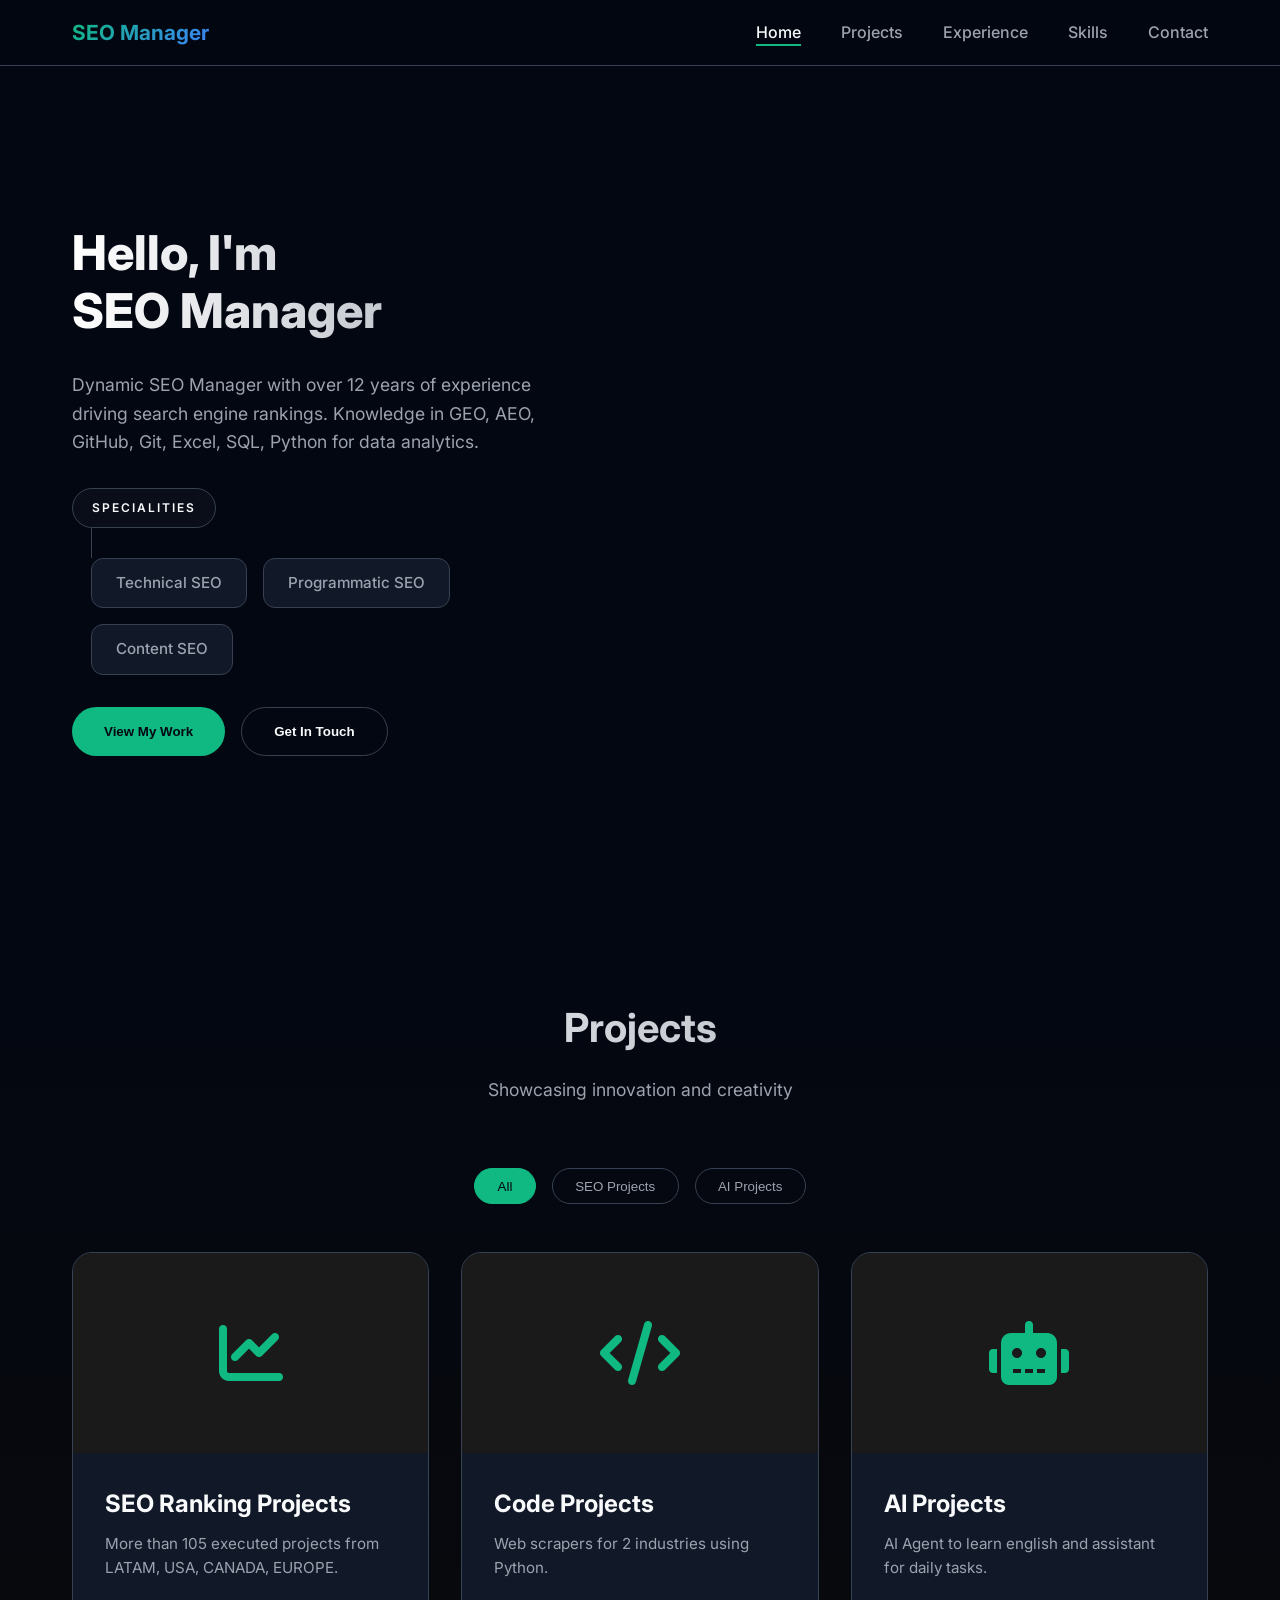
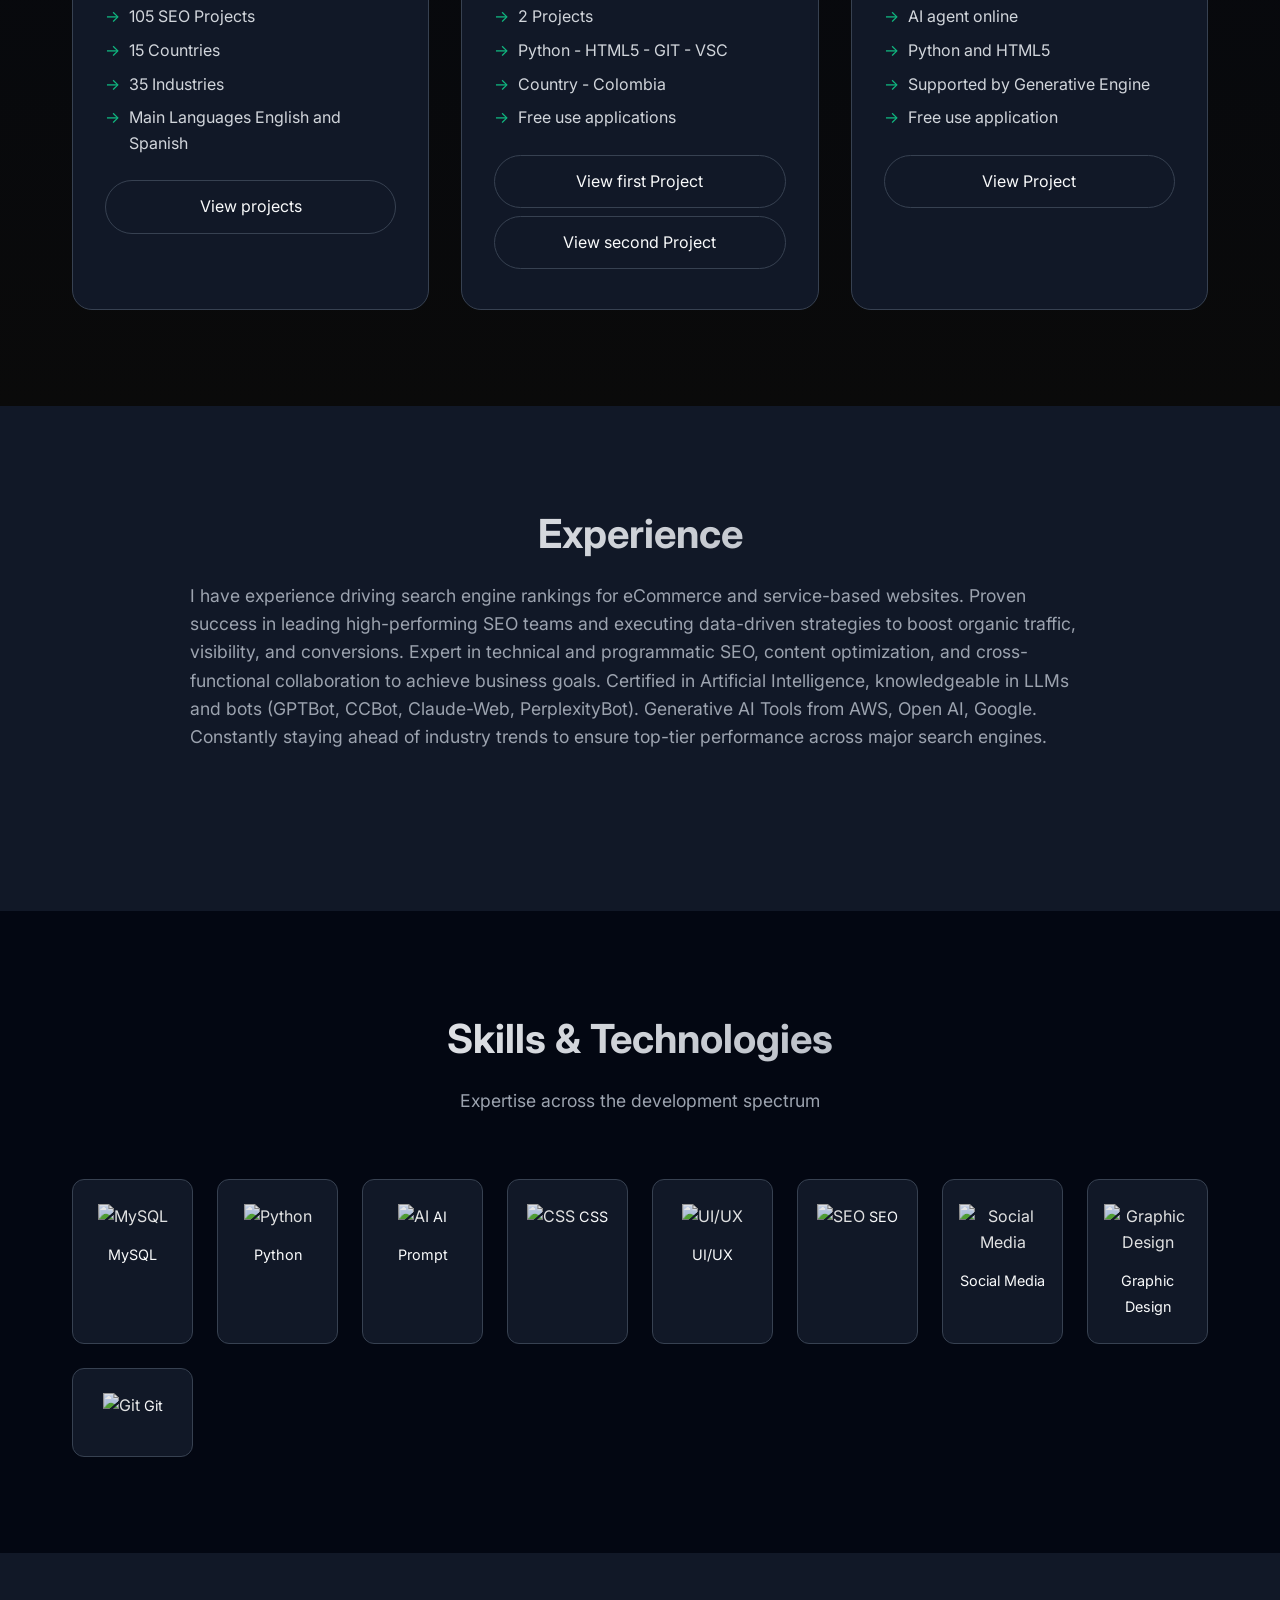
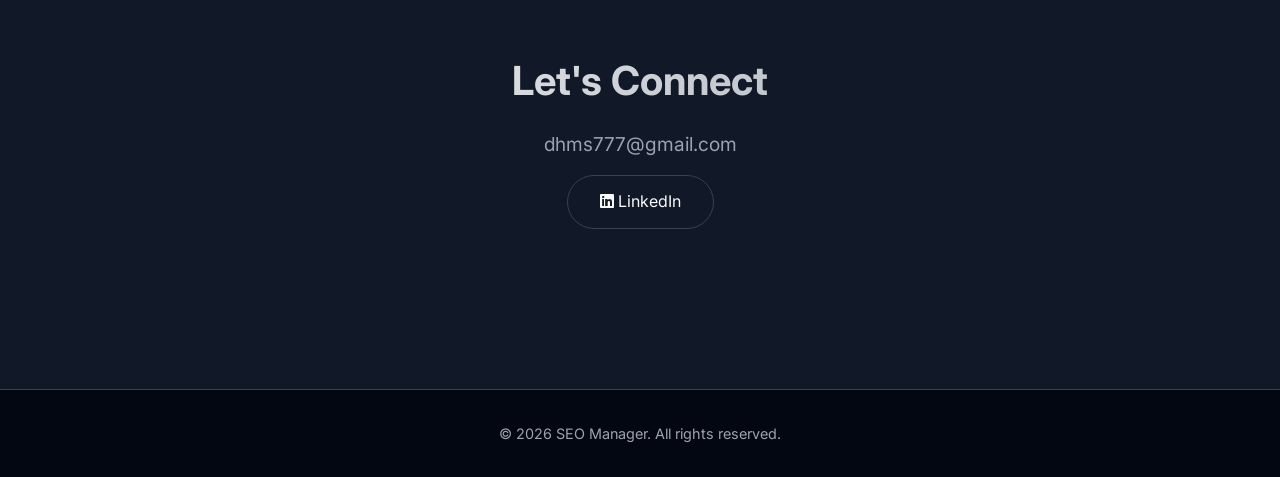
==== index.html @ 260940c8 "Add files via upload" ====
<!DOCTYPE html>
<html lang="es">
<head>
    <meta charset="UTF-8">
    <!-- Meta viewport optimizada para iOS -->
    <meta name="viewport" content="width=device-width, initial-scale=1.0, maximum-scale=1.0, user-scalable=yes">
    <title>SEO Manager · Portfolio</title>
    <meta name="description" content="Portfolio de SEO Manager con más de 12 años de experiencia en SEO técnico, programático y content SEO.">
    <meta name="keywords" content="SEO, GEO, AEO, Programmatic SEO, Technical SEO">
    <meta name="author" content="SEO Manager">
    <link rel="icon" type="image/png" href="https://img.icons8.com/color/48/google-logo.png">
    <!-- Open Graph -->
    <meta property="og:title" content="SEO Manager Portfolio">
    <meta property="og:description" content="Especialista en SEO con 12+ años de experiencia">
    <meta property="og:type" content="website">
    <meta property="og:url" content="https://tusitio.com">
    <meta property="og:image" content="https://images.unsplash.com/photo-1460925895917-afdab827c52f?w=1200">
    <!-- Spline (modelo 3D) -->
    <script type="module" src="https://unpkg.com/@splinetool/viewer@1.12.19/build/spline-viewer.js"></script>
    <!-- Font Awesome (iconos gratuitos) -->
    <link rel="stylesheet" href="https://cdnjs.cloudflare.com/ajax/libs/font-awesome/6.0.0/css/all.min.css">
    <!-- Google Fonts -->
    <link href="https://fonts.googleapis.com/css2?family=Inter:wght@300;400;500;600;700;800&display=swap" rel="stylesheet">
    <style>
        /* ===== RESET Y VARIABLES ===== */
        * {
            margin: 0;
            padding: 0;
            box-sizing: border-box;
        }

        :root {
            --bg-dark: #030712;
            --bg-card: #111827;
            --bg-card-hover: #1F2937;
            --text-white: #F9FAFB;
            --text-gray: #9CA3AF;
            --border-color: #374151;
            --accent: #10b981;
            --accent-gradient: linear-gradient(135deg, #10b981, #3b82f6);
            --font-family: 'Inter', sans-serif;
        }

        html {
            scroll-behavior: smooth;
        }

        body {
            font-family: var(--font-family);
            background-color: var(--bg-dark);
            color: var(--text-white);
            line-height: 1.6;
        }

        .container {
            max-width: 1200px;
            margin: 0 auto;
            padding: 0 2rem;
        }

        /* ===== NAVBAR ===== */
        .navbar {
            position: fixed;
            top: 0;
            left: 0;
            right: 0;
            z-index: 1000;
            background: rgba(3, 7, 18, 0.8);
            backdrop-filter: blur(12px);
            -webkit-backdrop-filter: blur(12px);
            border-bottom: 1px solid var(--border-color);
        }

        .nav-container {
            max-width: 1200px;
            margin: 0 auto;
            display: flex;
            align-items: center;
            justify-content: space-between;
            padding: 1rem 2rem;
        }

        .nav-logo .logo-text {
            font-size: 1.3rem;
            font-weight: 700;
            background: var(--accent-gradient);
            -webkit-background-clip: text;
            -webkit-text-fill-color: transparent;
        }

        .nav-menu {
            display: flex;
            list-style: none;
            gap: 2.5rem;
        }

        .nav-link {
            text-decoration: none;
            color: var(--text-gray);
            font-weight: 500;
            transition: color 0.3s;
            position: relative;
        }

        .nav-link:hover,
        .nav-link.active {
            color: var(--text-white);
        }

        .nav-link.active::after {
            content: '';
            position: absolute;
            bottom: -4px;
            left: 0;
            width: 100%;
            height: 2px;
            background: var(--accent);
        }

        /* Menú hamburguesa (oculto por defecto) */
        .menu-toggle {
            display: none;
            background: none;
            border: none;
            color: var(--text-white);
            font-size: 1.8rem;
            cursor: pointer;
        }

        /* ===== HERO SECTION ===== */
        .hero {
            min-height: 100vh;
            display: flex;
            align-items: center;
            padding-top: 80px;
        }

        .hero-container {
            max-width: 1200px;
            margin: 0 auto;
            padding: 0 2rem;
            display: grid;
            grid-template-columns: 1fr 1fr;
            gap: 4rem;
            align-items: center;
        }

        .hero-title {
            font-size: 3rem;
            font-weight: 800;
            line-height: 1.2;
            margin-bottom: 1.5rem;
            background: linear-gradient(to right, #fff, #9CA3AF);
            -webkit-background-clip: text;
            -webkit-text-fill-color: transparent;
        }

        .profile-section {
            margin: 2rem 0;
        }

        .bio-text {
            font-size: 1.1rem;
            color: var(--text-gray);
            margin-bottom: 2rem;
            max-width: 500px;
        }

        .founder-tree {
            display: flex;
            flex-direction: column;
            align-items: flex-start;
        }

        .founder-label {
            font-size: 0.75rem;
            font-weight: 600;
            text-transform: uppercase;
            letter-spacing: 2px;
            color: var(--text-white);
            background: rgba(255,255,255,0.03);
            padding: 0.6rem 1.2rem;
            border-radius: 100px;
            border: 1px solid var(--border-color);
            backdrop-filter: blur(5px);
        }

        .trunk {
            width: 1px;
            height: 30px;
            background: var(--border-color);
            margin-left: 1.2rem;
        }

        .branches {
            display: flex;
            gap: 1rem;
            margin-left: 1.2rem;
            flex-wrap: wrap;
        }

        .branch {
            display: flex;
            flex-direction: column;
            align-items: center;
        }

        .project-btn {
            display: flex;
            align-items: center;
            justify-content: center;
            gap: 10px;
            padding: 12px 24px;
            background: var(--bg-card);
            border: 1px solid var(--border-color);
            border-radius: 12px;
            color: var(--text-gray);
            text-decoration: none;
            font-weight: 500;
            font-size: 0.95rem;
            transition: all 0.3s;
            min-width: 140px;
        }

        .project-btn:hover {
            background: rgba(255,255,255,0.08);
            border-color: var(--text-white);
            color: var(--text-white);
            transform: translateY(-3px);
        }

        .hero-buttons {
            display: flex;
            gap: 1rem;
            margin-top: 2rem;
        }

        .btn-primary {
            padding: 1rem 2rem;
            background: var(--accent);
            color: var(--bg-dark);
            border: none;
            border-radius: 100px;
            font-weight: 600;
            text-decoration: none;
            transition: all 0.3s;
            cursor: pointer;
        }

        .btn-primary:hover {
            transform: translateY(-3px);
            box-shadow: 0 20px 30px rgba(16,185,129,0.3);
        }

        .btn-secondary {
            padding: 1rem 2rem;
            background: transparent;
            color: var(--text-white);
            border: 1px solid var(--border-color);
            border-radius: 100px;
            font-weight: 600;
            text-decoration: none;
            transition: all 0.3s;
            cursor: pointer;
        }

        .btn-secondary:hover {
            border-color: var(--accent);
            background: rgba(16,185,129,0.1);
        }

        .hero-visual {
            height: 500px;
            width: 100%;
            border-radius: 20px;
            overflow: hidden;
        }

        spline-viewer {
            width: 100%;
            height: 100%;
        }

        /* ===== PROYECTOS ===== */
        .projects {
            padding: 6rem 0;
            background: linear-gradient(to bottom, var(--bg-dark), #0a0a0a);
        }

        .section-header {
            text-align: center;
            margin-bottom: 4rem;
        }

        .section-title {
            font-size: 2.5rem;
            font-weight: 700;
            margin-bottom: 1rem;
            background: linear-gradient(135deg, #fff, #9CA3AF);
            -webkit-background-clip: text;
            -webkit-text-fill-color: transparent;
        }

        .section-subtitle {
            color: var(--text-gray);
            font-size: 1.1rem;
        }

        .project-categories {
            display: flex;
            justify-content: center;
            flex-wrap: wrap;
            gap: 1rem;
            margin-bottom: 3rem;
        }

        .category-btn {
            padding: 0.6rem 1.4rem;
            background: transparent;
            border: 1px solid var(--border-color);
            color: var(--text-gray);
            border-radius: 100px;
            cursor: pointer;
            transition: all 0.3s;
        }

        .category-btn:hover,
        .category-btn.active {
            background: var(--accent);
            color: var(--bg-dark);
            border-color: var(--accent);
        }

        .projects-grid {
            display: grid;
            grid-template-columns: repeat(auto-fit, minmax(320px, 1fr));
            gap: 2rem;
        }

        .project-card {
            background: var(--bg-card);
            border: 1px solid var(--border-color);
            border-radius: 20px;
            overflow: hidden;
            transition: all 0.3s;
        }

        .project-card:hover {
            transform: translateY(-10px);
            border-color: var(--accent);
            box-shadow: 0 30px 40px rgba(0,0,0,0.5);
        }

        .project-image {
            height: 200px;
            background: #1a1a1a;
            display: flex;
            align-items: center;
            justify-content: center;
        }

        .project-image i {
            font-size: 4rem;
            color: var(--accent);
        }

        .project-content {
            padding: 2rem;
        }

        .project-title {
            font-size: 1.5rem;
            margin-bottom: 0.5rem;
        }

        .project-description {
            color: var(--text-gray);
            font-size: 0.95rem;
            margin-bottom: 1.5rem;
        }

        .project-features ul {
            list-style: none;
            margin-bottom: 1.5rem;
        }

        .project-features li {
            position: relative;
            padding-left: 1.5rem;
            margin-bottom: 0.5rem;
            color: #d1d5db;
        }

        .project-features li::before {
            content: '→';
            position: absolute;
            left: 0;
            color: var(--accent);
        }

        .btn-outline {
            display: inline-block;
            width: 100%;
            padding: 0.8rem;
            margin-bottom: 0.5rem;
            text-align: center;
            background: transparent;
            border: 1px solid var(--border-color);
            border-radius: 100px;
            color: var(--text-white);
            text-decoration: none;
            transition: all 0.3s;
        }

        .btn-outline:hover {
            background: var(--accent);
            color: var(--bg-dark);
            border-color: var(--accent);
        }

        /* ===== ABOUT (EXPERIENCIA) ===== */
        .about {
            padding: 6rem 0;
            background: var(--bg-card);
        }

        .about .section-subtitle {
            text-align: left;
            max-width: 900px;
            margin: 0 auto;
            color: var(--text-gray);
        }

        /* ===== SKILLS ===== */
        .skills {
            padding: 6rem 0;
        }

        .skills-grid {
            display: grid;
            grid-template-columns: repeat(auto-fill, minmax(120px, 1fr));
            gap: 1.5rem;
        }

        .skill-item {
            background: var(--bg-card);
            border: 1px solid var(--border-color);
            border-radius: 12px;
            padding: 1.5rem 1rem;
            text-align: center;
            transition: all 0.3s;
        }

        .skill-item:hover {
            border-color: var(--accent);
            transform: translateY(-3px);
        }

        .skill-icon-img {
            width: 40px;
            height: 40px;
            object-fit: contain;
            margin-bottom: 0.8rem;
            filter: brightness(0.9);
        }

        .skill-name {
            font-size: 0.9rem;
            color: var(--text-white);
        }

        /* ===== CONTACTO ===== */
        .contact {
            padding: 6rem 0;
            background: var(--bg-card);
            text-align: center;
        }

        .contact .section-subtitle {
            font-size: 1.2rem;
            margin-bottom: 1rem;
        }

        .contact .btn-outline {
            display: inline-block;
            width: auto;
            padding: 0.8rem 2rem;
            margin: 0 auto;
        }

        /* ===== FOOTER ===== */
        .footer {
            padding: 2rem 0;
            text-align: center;
            border-top: 1px solid var(--border-color);
            color: var(--text-gray);
            font-size: 0.9rem;
        }

        /* ===== MEDIA QUERIES (RESPONSIVE) ===== */
        @media (max-width: 768px) {
            .menu-toggle {
                display: block;
            }
            .nav-menu {
                display: none;
                position: absolute;
                top: 100%;
                left: 0;
                right: 0;
                background: var(--bg-dark);
                flex-direction: column;
                padding: 1rem;
                border-top: 1px solid var(--border-color);
                z-index: 1000;
            }
            .nav-menu.active {
                display: flex;
            }
            .nav-menu .nav-item {
                margin: 0.5rem 0;
            }
            .nav-menu .nav-link {
                display: block;
                padding: 0.5rem;
            }

            .hero-container {
                grid-template-columns: 1fr;
                gap: 2rem;
                text-align: center;
            }
            .hero-title {
                font-size: 2.2rem;
            }
            .bio-text {
                margin-left: auto;
                margin-right: auto;
            }
            .founder-tree {
                align-items: center;
            }
            .trunk {
                margin-left: 0;
            }
            .branches {
                margin-left: 0;
                justify-content: center;
            }
            .hero-buttons {
                justify-content: center;
                flex-direction: column;
                align-items: stretch;
            }
            .btn-primary, .btn-secondary {
                width: 100%;
            }
            .hero-visual {
                height: 300px;
                order: -1;
            }
            .projects-grid {
                grid-template-columns: 1fr;
            }
            .skills-grid {
                grid-template-columns: repeat(2, 1fr);
                gap: 0.8rem;
            }
        }

        @media (max-width: 480px) {
            .hero-title {
                font-size: 1.8rem;
            }
            .section-title {
                font-size: 2rem;
            }
            .project-card {
                margin: 0;
            }
            .branches {
                flex-direction: column;
                gap: 0.5rem;
            }
            .project-btn {
                min-width: auto;
                width: 100%;
            }
        }
    </style>
</head>
<body>
    <nav class="navbar" id="navbar">
        <div class="nav-container">
            <div class="nav-logo">
                <span class="logo-text">SEO Manager</span>
            </div>
            <ul class="nav-menu" id="nav-menu">
                <li class="nav-item"><a href="#home" class="nav-link active">Home</a></li>
                <li class="nav-item"><a href="#projects" class="nav-link">Projects</a></li>
                <li class="nav-item"><a href="#about" class="nav-link">Experience</a></li>
                <li class="nav-item"><a href="#skills" class="nav-link">Skills</a></li>
                <li class="nav-item"><a href="#contact" class="nav-link">Contact</a></li>
            </ul>
            <button class="menu-toggle" id="menuToggle" aria-label="Menú">
                <i class="fas fa-bars"></i>
            </button>
        </div>
    </nav>

    <section class="hero" id="home">
        <div class="hero-container">
            <div class="hero-content">
                <h1 class="hero-title">
                    Hello, I'm<br>
                    SEO Manager
                </h1>
                <div class="profile-section">
                    <p class="bio-text">
                        Dynamic SEO Manager with over 12 years of experience driving search engine rankings. Knowledge in GEO, AEO, GitHub, Git, Excel, SQL, Python for data analytics.
                    </p>
                    <div class="founder-tree">
                        <span class="founder-label">Specialities</span>
                        <div class="trunk"></div>
                        <div class="branches">
                            <div class="branch">
                                <a href="#" class="project-btn">Technical SEO</a>
                            </div>
                            <div class="branch">
                                <a href="#" class="project-btn">Programmatic SEO</a>
                            </div>
                            <div class="branch">
                                <a href="#" class="project-btn">Content SEO</a>
                            </div>
                        </div>
                    </div>
                </div>
                <div class="hero-buttons">
                    <button class="btn-primary" onclick="window.location.href='#projects'">View My Work</button>
                    <button class="btn-secondary" onclick="window.location.href='#contact'">Get In Touch</button>
                </div>
            </div>
            <div class="hero-visual">
                <spline-viewer url="https://prod.spline.design/ABrQHVpts78MTmiH/scene.splinecode"></spline-viewer>
            </div>
        </div>
    </section>

    <section class="projects" id="projects">
        <div class="container">
            <div class="section-header">
                <h2 class="section-title">Projects</h2>
                <p class="section-subtitle">Showcasing innovation and creativity</p>
            </div>
            <div class="project-categories">
                <button class="category-btn active" data-category="all">All</button>
                <button class="category-btn" data-category="applications">SEO Projects</button>
                <button class="category-btn" data-category="websites">AI Projects</button>                
            </div>
            <div class="projects-grid">
                <!-- SEO Projects -->
                <div class="project-card" data-category="applications">
                    <div class="project-image">
                        <i class="fas fa-chart-line"></i>
                    </div>
                    <div class="project-content">
                        <h3 class="project-title">SEO Ranking Projects</h3>
                        <p class="project-description">More than 105 executed projects from LATAM, USA, CANADA, EUROPE.</p>
                        <div class="project-features">
                            <ul>
                                <li>105 SEO Projects</li>
                                <li>15 Countries</li>
                                <li>35 Industries</li>
                                <li>Main Languages English and Spanish</li>
                            </ul>
                        </div>
                        <a href="https://seo-background-davidm.netlify.app/" target="_blank" class="btn-outline">View projects</a>
                    </div>
                </div>

                <!-- Code Projects -->
                <div class="project-card" data-category="websites">
                    <div class="project-image">
                        <i class="fas fa-code"></i>
                    </div>
                    <div class="project-content">
                        <h3 class="project-title">Code Projects</h3>
                        <p class="project-description">Web scrapers for 2 industries using Python.</p>
                        <div class="project-features">
                            <ul>
                                <li>2 Projects</li>
                                <li>Python - HTML5 - GIT - VSC</li>
                                <li>Country - Colombia</li>
                                <li>Free use applications</li>
                            </ul>
                        </div>
                        <a href="https://buscarempleoen100portales.netlify.app/" target="_blank" class="btn-outline">View first Project</a>
                        <a href="https://alquilervehiculos.netlify.app/" target="_blank" class="btn-outline">View second Project</a>
                    </div>
                </div>

                <!-- AI Projects -->
                <div class="project-card" data-category="Programs">
                    <div class="project-image">
                        <i class="fas fa-robot"></i>
                    </div>
                    <div class="project-content">
                        <h3 class="project-title">AI Projects</h3>
                        <p class="project-description">AI Agent to learn english and assistant for daily tasks.</p>
                        <div class="project-features">
                            <ul>
                                <li>AI agent online</li>
                                <li>Python and HTML5</li>
                                <li>Supported by Generative Engine</li>
                                <li>Free use application</li>
                            </ul>
                        </div>
                        <a href="https://mi-agente-gemini-worker.tkpq1hkj.workers.dev/" target="_blank" class="btn-outline">View Project</a>
                    </div>
                </div>
            </div>
        </div>
    </section>

    <section class="about" id="about">
        <div class="container">
            <div class="section-header">
                <h2 class="section-title">Experience</h2>
                <p class="section-subtitle">
                    I have experience driving search engine rankings for eCommerce and service-based websites. Proven success in leading high-performing SEO teams and executing data-driven strategies to boost organic traffic, visibility, and conversions. Expert in technical and programmatic SEO, content optimization, and cross-functional collaboration to achieve business goals. Certified in Artificial Intelligence, knowledgeable in LLMs and bots (GPTBot, CCBot, Claude-Web, PerplexityBot). Generative AI Tools from AWS, Open AI, Google. Constantly staying ahead of industry trends to ensure top-tier performance across major search engines.
                </p>
            </div>
        </div>
    </section>

    <section class="skills" id="skills">
        <div class="container">
            <div class="section-header">
                <h2 class="section-title">Skills & Technologies</h2>
                <p class="section-subtitle">Expertise across the development spectrum</p>
            </div>
            <div class="skills-grid">
                <div class="skill-item">
                    <img class="skill-icon-img" src="https://cdn.jsdelivr.net/gh/devicons/devicon/icons/mysql/mysql-original.svg" alt="MySQL">
                    <span class="skill-name">MySQL</span>
                </div>
                <div class="skill-item">
                    <img class="skill-icon-img" src="https://cdn.jsdelivr.net/gh/devicons/devicon/icons/python/python-original.svg" alt="Python">
                    <span class="skill-name">Python</span>
                </div>
                <div class="skill-item">
                    <img class="skill-icon-img" src="https://img.icons8.com/color/48/artificial-intelligence.png" alt="AI">
                    <span class="skill-name">AI Prompt</span>
                </div>
                <div class="skill-item">
                    <img class="skill-icon-img" src="https://cdn.jsdelivr.net/gh/devicons/devicon/icons/css3/css3-original.svg" alt="CSS">
                    <span class="skill-name">CSS</span>
                </div>
                <div class="skill-item">
                    <img class="skill-icon-img" src="https://img.icons8.com/color/48/figma--v1.png" alt="UI/UX">
                    <span class="skill-name">UI/UX</span>
                </div>
                <div class="skill-item">
                    <img class="skill-icon-img" src="https://img.icons8.com/color/48/google-logo.png" alt="SEO">
                    <span class="skill-name">SEO</span>
                </div>
                <div class="skill-item">
                    <img class="skill-icon-img" src="https://img.icons8.com/color/48/facebook-new.png" alt="Social Media">
                    <span class="skill-name">Social Media</span>
                </div>
                <div class="skill-item">
                    <img class="skill-icon-img" src="https://img.icons8.com/color/48/adobe-photoshop--v1.png" alt="Graphic Design">
                    <span class="skill-name">Graphic Design</span>
                </div>
                <div class="skill-item">
                    <img class="skill-icon-img" src="https://cdn.jsdelivr.net/gh/devicons/devicon/icons/git/git-original.svg" alt="Git">
                    <span class="skill-name">Git</span>
                </div>
            </div>
        </div>
    </section>

    <section class="contact" id="contact">
        <div class="container">
            <div class="section-header">
                <h2 class="section-title">Let's Connect</h2>
                <p class="section-subtitle">dhms777@gmail.com</p>
                <a href="https://www.linkedin.com/in/davidhernanm/" target="_blank" class="btn-outline">
                    <i class="fab fa-linkedin"></i> LinkedIn
                </a>
            </div>
        </div>
    </section>

    <footer class="footer">
        <div class="container">
            <p>&copy; 2026 SEO Manager. All rights reserved.</p>
        </div>
    </footer>

    <script>
        // Menú hamburguesa
        const menuToggle = document.getElementById('menuToggle');
        const navMenu = document.getElementById('nav-menu');
        if (menuToggle && navMenu) {
            menuToggle.addEventListener('click', () => {
                navMenu.classList.toggle('active');
            });
        }

        // Smooth scroll para los enlaces del menú
        document.querySelectorAll('.nav-link').forEach(link => {
            link.addEventListener('click', function(e) {
                e.preventDefault();
                const targetId = this.getAttribute('href');
                const targetElement = document.querySelector(targetId);
                if (targetElement) {
                    targetElement.scrollIntoView({ behavior: 'smooth' });
                }
                // Cerrar menú en móvil después de hacer clic
                if (navMenu.classList.contains('active')) {
                    navMenu.classList.remove('active');
                }
            });
        });

        // Resaltar sección activa en el menú (opcional)
        window.addEventListener('scroll', () => {
            const sections = document.querySelectorAll('section');
            const navLinks = document.querySelectorAll('.nav-link');
            let current = '';
            sections.forEach(section => {
                const sectionTop = section.offsetTop;
                const sectionHeight = section.clientHeight;
                if (pageYOffset >= sectionTop - 200) {
                    current = section.getAttribute('id');
                }
            });
            navLinks.forEach(link => {
                link.classList.remove('active');
                if (link.getAttribute('href') === `#${current}`) {
                    link.classList.add('active');
                }
            });
        });
    </script>
</body>
</html>
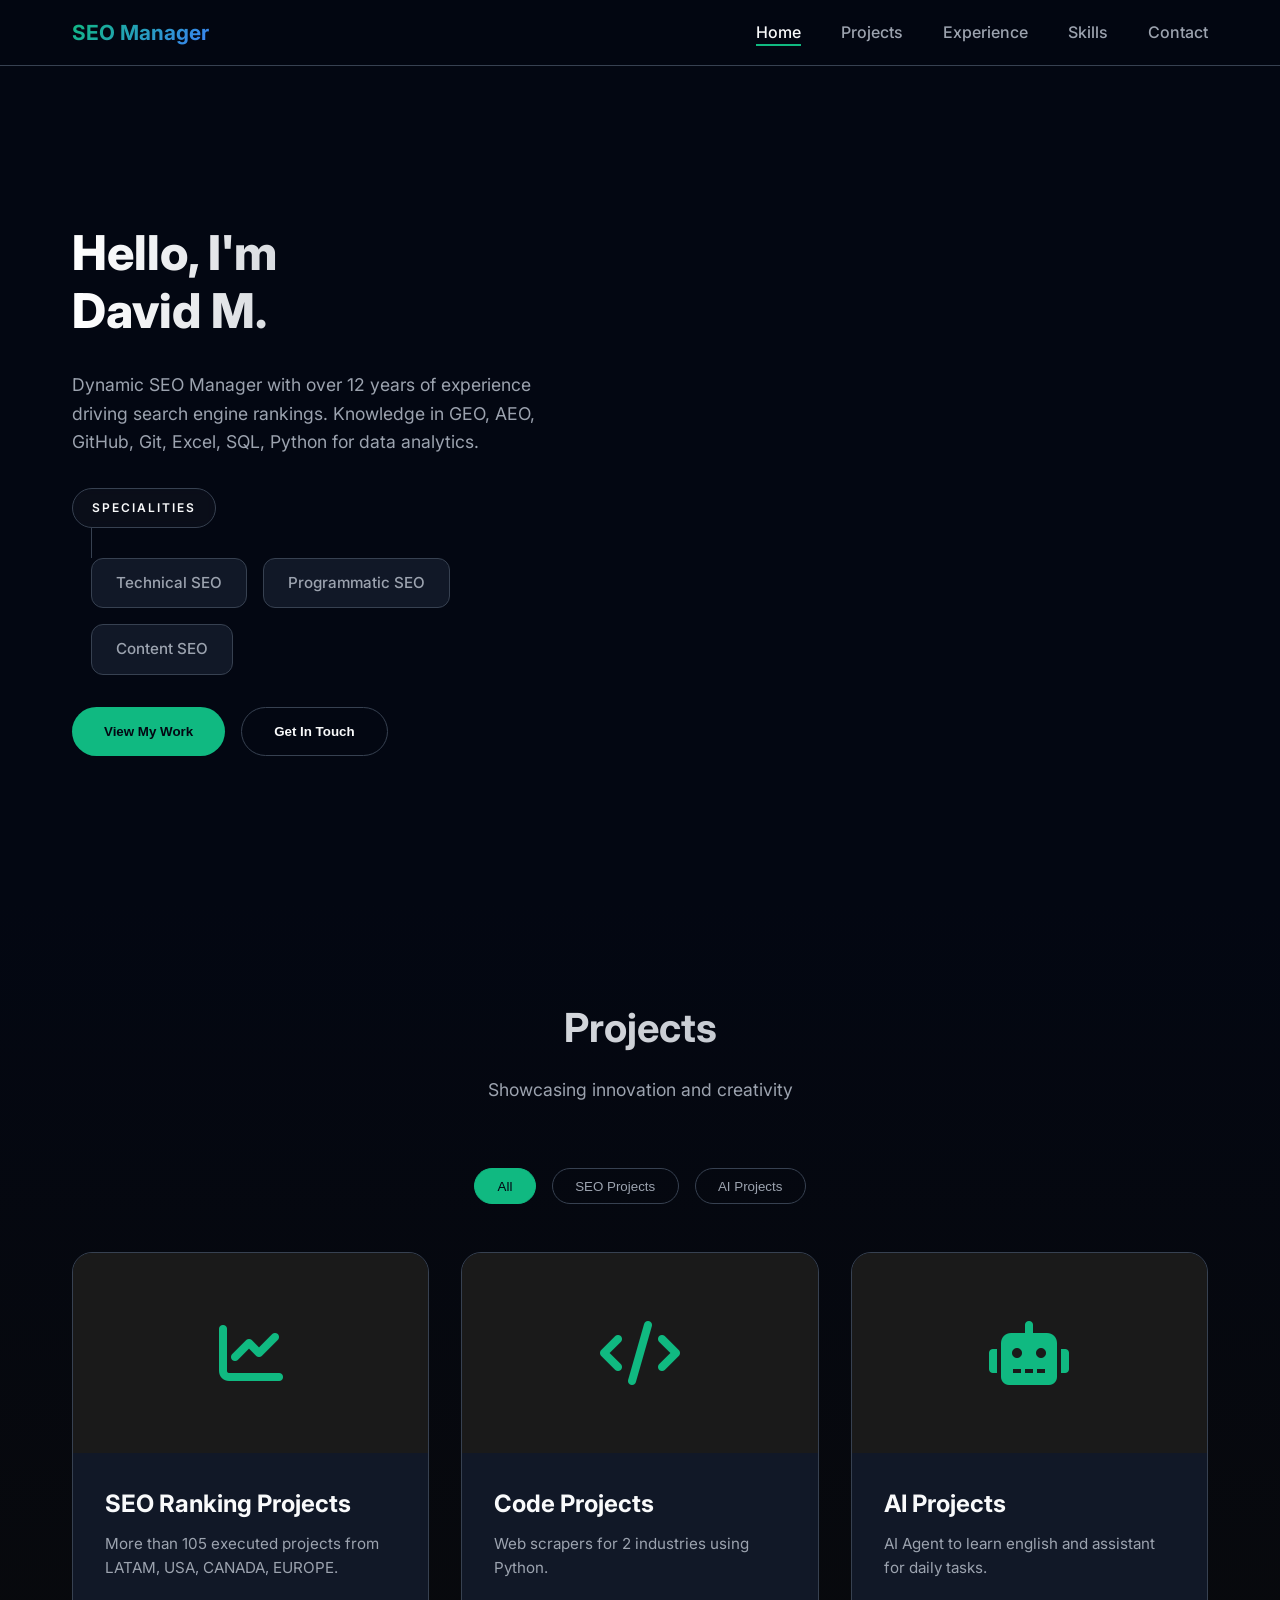
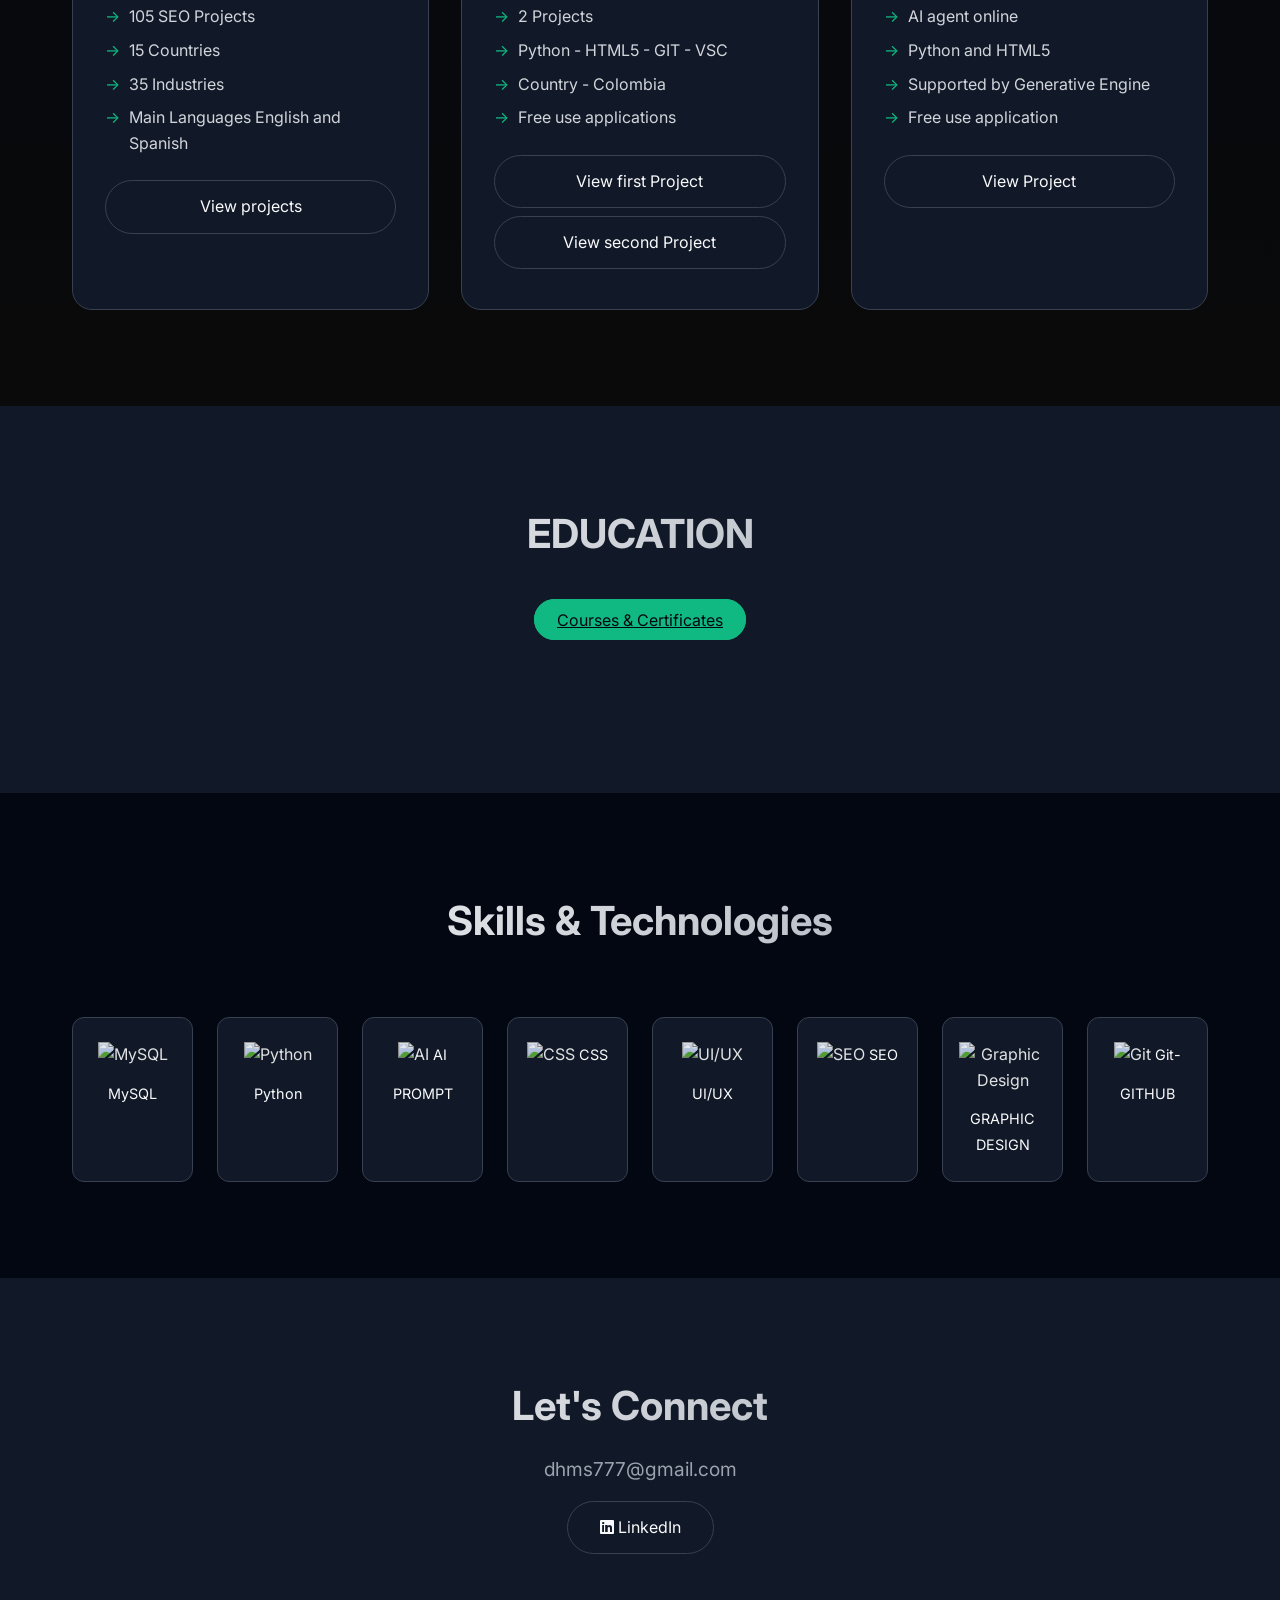
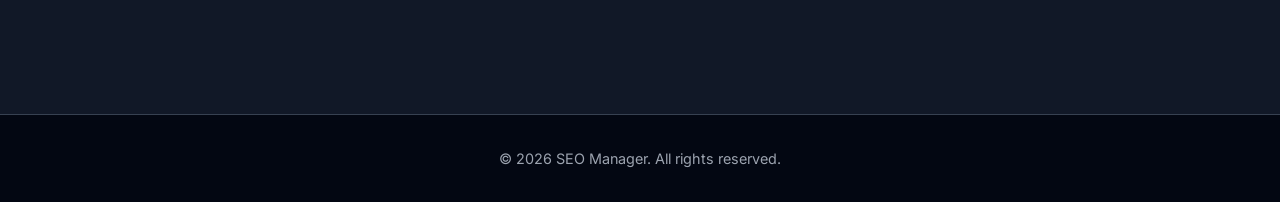
==== commit 480ed581: "Add files via upload" ====
--- a/index.html
+++ b/index.html
@@ -613,7 +613,7 @@
             <div class="hero-content">
                 <h1 class="hero-title">
                     Hello, I'm<br>
-                    SEO Manager
+                    David M.
                 </h1>
                 <div class="profile-section">
                     <p class="bio-text">
@@ -725,10 +725,8 @@
     <section class="about" id="about">
         <div class="container">
             <div class="section-header">
-                <h2 class="section-title">Experience</h2>
-                <p class="section-subtitle">
-                    I have experience driving search engine rankings for eCommerce and service-based websites. Proven success in leading high-performing SEO teams and executing data-driven strategies to boost organic traffic, visibility, and conversions. Expert in technical and programmatic SEO, content optimization, and cross-functional collaboration to achieve business goals. Certified in Artificial Intelligence, knowledgeable in LLMs and bots (GPTBot, CCBot, Claude-Web, PerplexityBot). Generative AI Tools from AWS, Open AI, Google. Constantly staying ahead of industry trends to ensure top-tier performance across major search engines.
-                </p>
+                <h2 class="section-title">EDUCATION</h2></br>
+                <a href="https://academic-background.netlify.app/" target="_blank" class="category-btn active">Courses & Certificates</a>
             </div>
         </div>
     </section>
@@ -737,7 +735,6 @@
         <div class="container">
             <div class="section-header">
                 <h2 class="section-title">Skills & Technologies</h2>
-                <p class="section-subtitle">Expertise across the development spectrum</p>
             </div>
             <div class="skills-grid">
                 <div class="skill-item">
@@ -750,7 +747,7 @@
                 </div>
                 <div class="skill-item">
                     <img class="skill-icon-img" src="https://img.icons8.com/color/48/artificial-intelligence.png" alt="AI">
-                    <span class="skill-name">AI Prompt</span>
+                    <span class="skill-name">AI PROMPT</span>
                 </div>
                 <div class="skill-item">
                     <img class="skill-icon-img" src="https://cdn.jsdelivr.net/gh/devicons/devicon/icons/css3/css3-original.svg" alt="CSS">
@@ -765,16 +762,12 @@
                     <span class="skill-name">SEO</span>
                 </div>
                 <div class="skill-item">
-                    <img class="skill-icon-img" src="https://img.icons8.com/color/48/facebook-new.png" alt="Social Media">
-                    <span class="skill-name">Social Media</span>
-                </div>
-                <div class="skill-item">
                     <img class="skill-icon-img" src="https://img.icons8.com/color/48/adobe-photoshop--v1.png" alt="Graphic Design">
-                    <span class="skill-name">Graphic Design</span>
+                    <span class="skill-name">GRAPHIC DESIGN</span>
                 </div>
                 <div class="skill-item">
                     <img class="skill-icon-img" src="https://cdn.jsdelivr.net/gh/devicons/devicon/icons/git/git-original.svg" alt="Git">
-                    <span class="skill-name">Git</span>
+                    <span class="skill-name">Git-GITHUB</span>
                 </div>
             </div>
         </div>
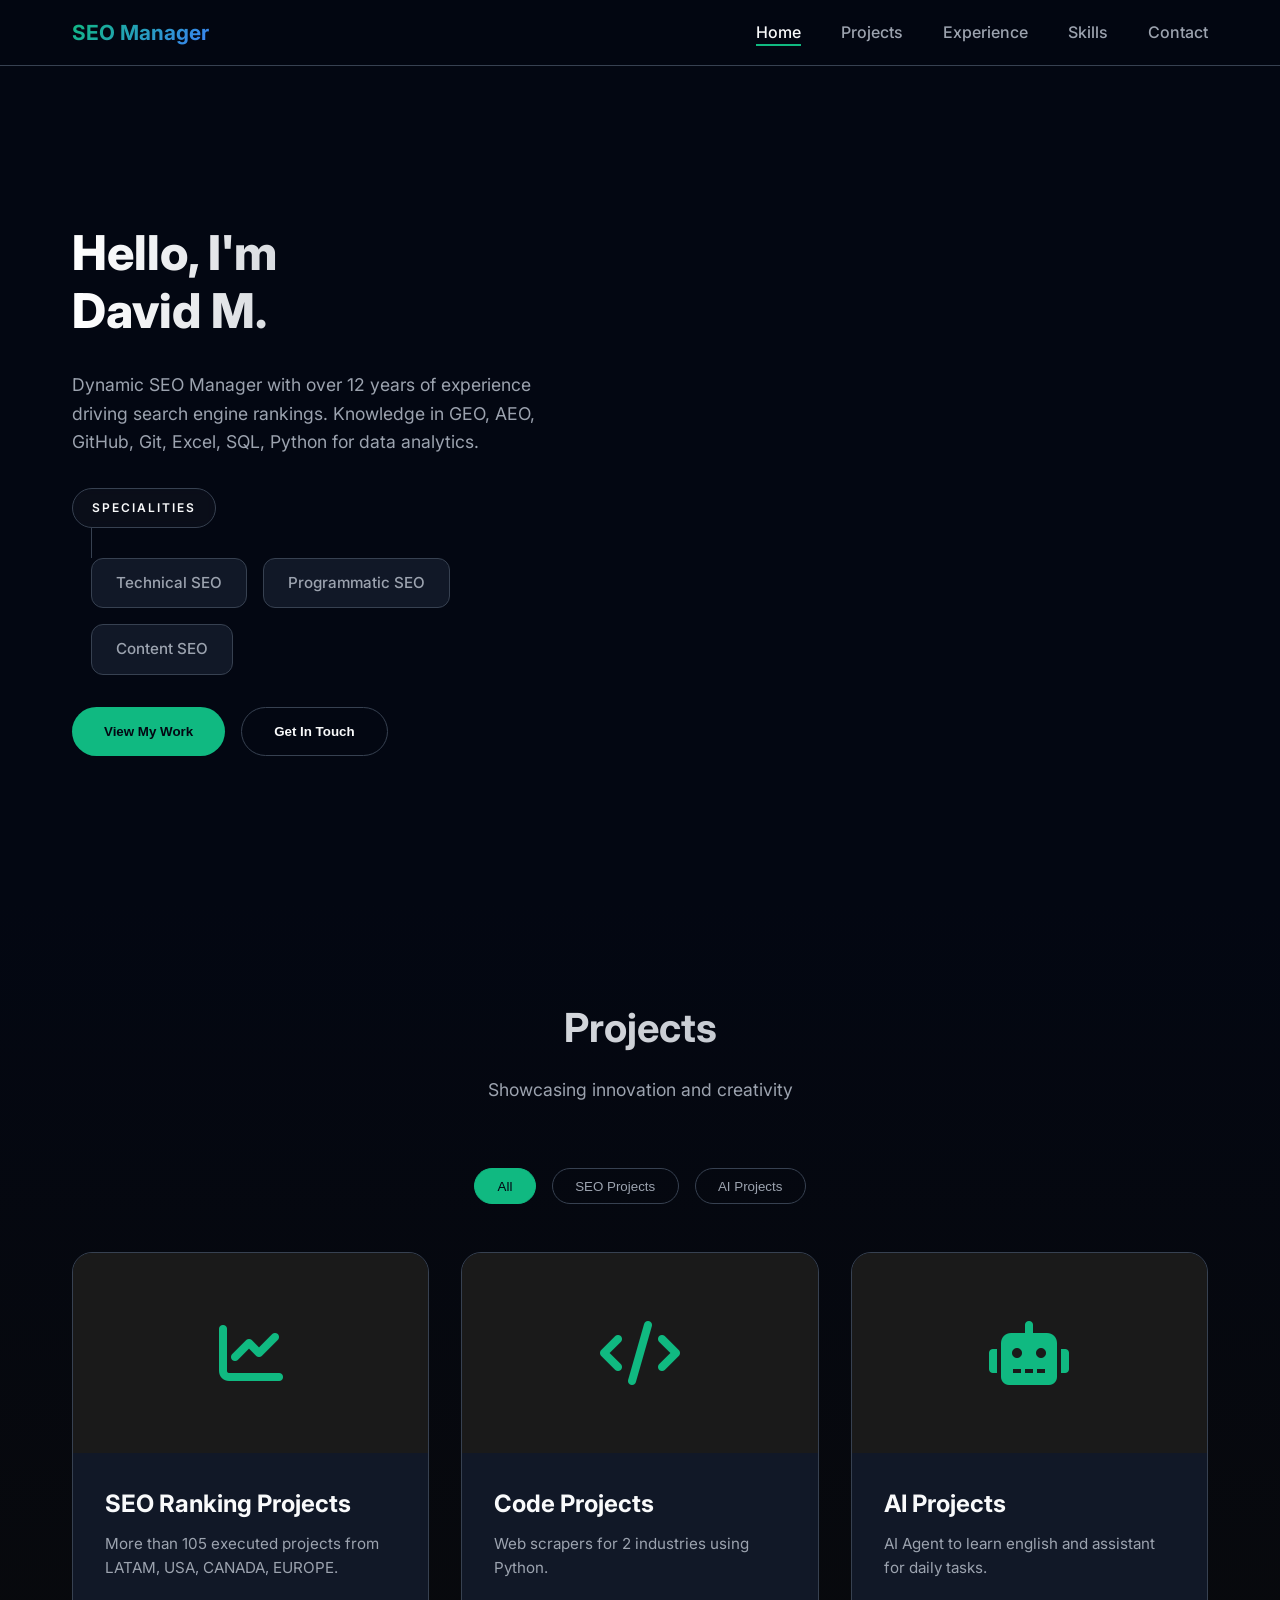
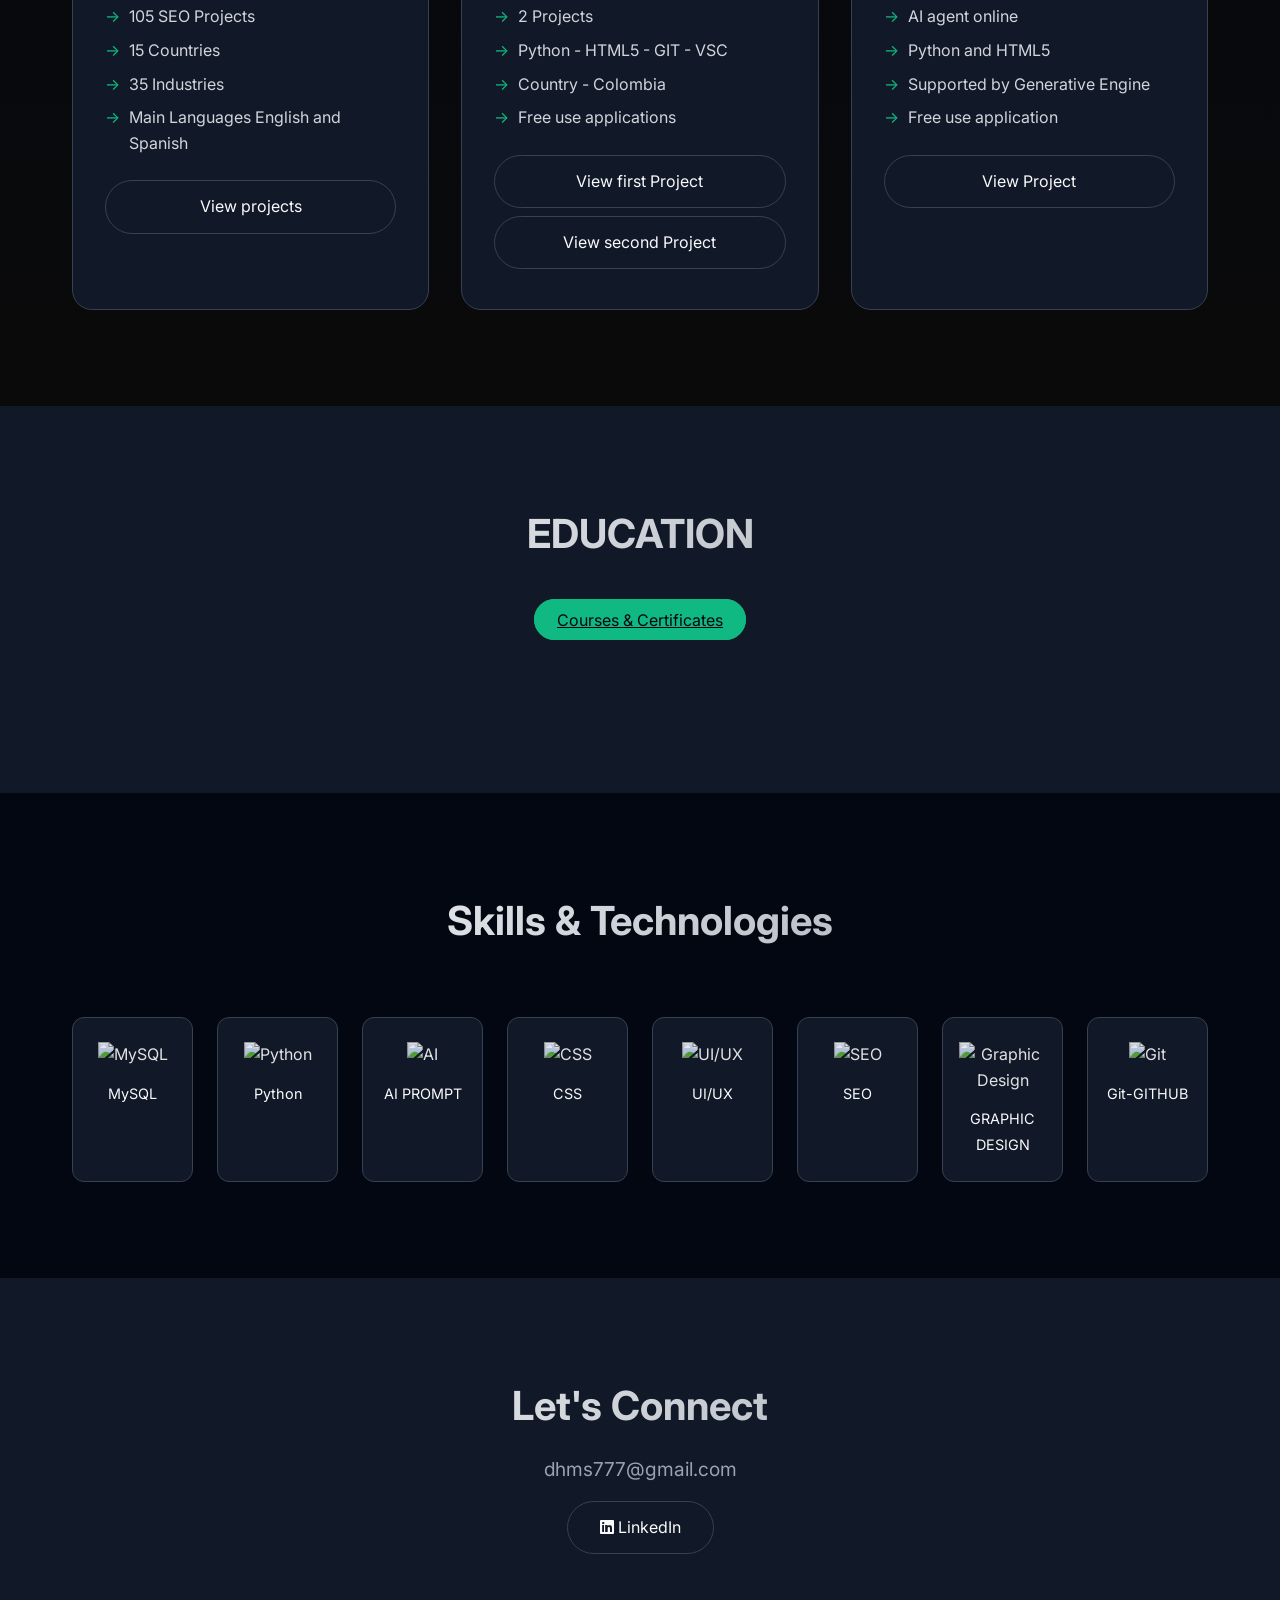
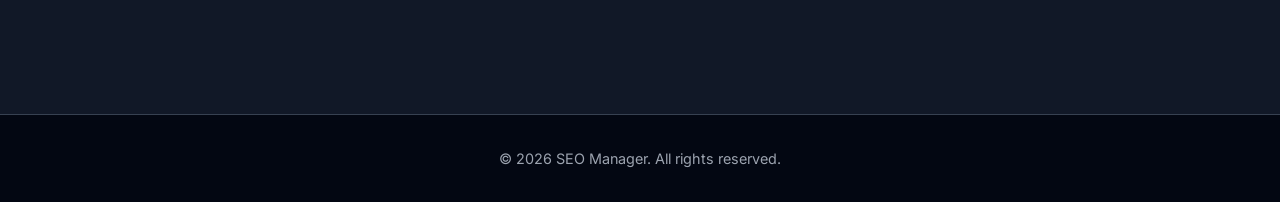
==== commit c1235557: "Add files via upload" ====
--- a/index.html
+++ b/index.html
@@ -1,841 +1,841 @@
-<!DOCTYPE html>
-<html lang="es">
-<head>
-    <meta charset="UTF-8">
-    <!-- Meta viewport optimizada para iOS -->
-    <meta name="viewport" content="width=device-width, initial-scale=1.0, maximum-scale=1.0, user-scalable=yes">
-    <title>SEO Manager · Portfolio</title>
-    <meta name="description" content="Portfolio de SEO Manager con más de 12 años de experiencia en SEO técnico, programático y content SEO.">
-    <meta name="keywords" content="SEO, GEO, AEO, Programmatic SEO, Technical SEO">
-    <meta name="author" content="SEO Manager">
-    <link rel="icon" type="image/png" href="https://img.icons8.com/color/48/google-logo.png">
-    <!-- Open Graph -->
-    <meta property="og:title" content="SEO Manager Portfolio">
-    <meta property="og:description" content="Especialista en SEO con 12+ años de experiencia">
-    <meta property="og:type" content="website">
-    <meta property="og:url" content="https://tusitio.com">
-    <meta property="og:image" content="https://images.unsplash.com/photo-1460925895917-afdab827c52f?w=1200">
-    <!-- Spline (modelo 3D) -->
-    <script type="module" src="https://unpkg.com/@splinetool/viewer@1.12.19/build/spline-viewer.js"></script>
-    <!-- Font Awesome (iconos gratuitos) -->
-    <link rel="stylesheet" href="https://cdnjs.cloudflare.com/ajax/libs/font-awesome/6.0.0/css/all.min.css">
-    <!-- Google Fonts -->
-    <link href="https://fonts.googleapis.com/css2?family=Inter:wght@300;400;500;600;700;800&display=swap" rel="stylesheet">
-    <style>
-        /* ===== RESET Y VARIABLES ===== */
-        * {
-            margin: 0;
-            padding: 0;
-            box-sizing: border-box;
-        }
-
-        :root {
-            --bg-dark: #030712;
-            --bg-card: #111827;
-            --bg-card-hover: #1F2937;
-            --text-white: #F9FAFB;
-            --text-gray: #9CA3AF;
-            --border-color: #374151;
-            --accent: #10b981;
-            --accent-gradient: linear-gradient(135deg, #10b981, #3b82f6);
-            --font-family: 'Inter', sans-serif;
-        }
-
-        html {
-            scroll-behavior: smooth;
-        }
-
-        body {
-            font-family: var(--font-family);
-            background-color: var(--bg-dark);
-            color: var(--text-white);
-            line-height: 1.6;
-        }
-
-        .container {
-            max-width: 1200px;
-            margin: 0 auto;
-            padding: 0 2rem;
-        }
-
-        /* ===== NAVBAR ===== */
-        .navbar {
-            position: fixed;
-            top: 0;
-            left: 0;
-            right: 0;
-            z-index: 1000;
-            background: rgba(3, 7, 18, 0.8);
-            backdrop-filter: blur(12px);
-            -webkit-backdrop-filter: blur(12px);
-            border-bottom: 1px solid var(--border-color);
-        }
-
-        .nav-container {
-            max-width: 1200px;
-            margin: 0 auto;
-            display: flex;
-            align-items: center;
-            justify-content: space-between;
-            padding: 1rem 2rem;
-        }
-
-        .nav-logo .logo-text {
-            font-size: 1.3rem;
-            font-weight: 700;
-            background: var(--accent-gradient);
-            -webkit-background-clip: text;
-            -webkit-text-fill-color: transparent;
-        }
-
-        .nav-menu {
-            display: flex;
-            list-style: none;
-            gap: 2.5rem;
-        }
-
-        .nav-link {
-            text-decoration: none;
-            color: var(--text-gray);
-            font-weight: 500;
-            transition: color 0.3s;
-            position: relative;
-        }
-
-        .nav-link:hover,
-        .nav-link.active {
-            color: var(--text-white);
-        }
-
-        .nav-link.active::after {
-            content: '';
-            position: absolute;
-            bottom: -4px;
-            left: 0;
-            width: 100%;
-            height: 2px;
-            background: var(--accent);
-        }
-
-        /* Menú hamburguesa (oculto por defecto) */
-        .menu-toggle {
-            display: none;
-            background: none;
-            border: none;
-            color: var(--text-white);
-            font-size: 1.8rem;
-            cursor: pointer;
-        }
-
-        /* ===== HERO SECTION ===== */
-        .hero {
-            min-height: 100vh;
-            display: flex;
-            align-items: center;
-            padding-top: 80px;
-        }
-
-        .hero-container {
-            max-width: 1200px;
-            margin: 0 auto;
-            padding: 0 2rem;
-            display: grid;
-            grid-template-columns: 1fr 1fr;
-            gap: 4rem;
-            align-items: center;
-        }
-
-        .hero-title {
-            font-size: 3rem;
-            font-weight: 800;
-            line-height: 1.2;
-            margin-bottom: 1.5rem;
-            background: linear-gradient(to right, #fff, #9CA3AF);
-            -webkit-background-clip: text;
-            -webkit-text-fill-color: transparent;
-        }
-
-        .profile-section {
-            margin: 2rem 0;
-        }
-
-        .bio-text {
-            font-size: 1.1rem;
-            color: var(--text-gray);
-            margin-bottom: 2rem;
-            max-width: 500px;
-        }
-
-        .founder-tree {
-            display: flex;
-            flex-direction: column;
-            align-items: flex-start;
-        }
-
-        .founder-label {
-            font-size: 0.75rem;
-            font-weight: 600;
-            text-transform: uppercase;
-            letter-spacing: 2px;
-            color: var(--text-white);
-            background: rgba(255,255,255,0.03);
-            padding: 0.6rem 1.2rem;
-            border-radius: 100px;
-            border: 1px solid var(--border-color);
-            backdrop-filter: blur(5px);
-        }
-
-        .trunk {
-            width: 1px;
-            height: 30px;
-            background: var(--border-color);
-            margin-left: 1.2rem;
-        }
-
-        .branches {
-            display: flex;
-            gap: 1rem;
-            margin-left: 1.2rem;
-            flex-wrap: wrap;
-        }
-
-        .branch {
-            display: flex;
-            flex-direction: column;
-            align-items: center;
-        }
-
-        .project-btn {
-            display: flex;
-            align-items: center;
-            justify-content: center;
-            gap: 10px;
-            padding: 12px 24px;
-            background: var(--bg-card);
-            border: 1px solid var(--border-color);
-            border-radius: 12px;
-            color: var(--text-gray);
-            text-decoration: none;
-            font-weight: 500;
-            font-size: 0.95rem;
-            transition: all 0.3s;
-            min-width: 140px;
-        }
-
-        .project-btn:hover {
-            background: rgba(255,255,255,0.08);
-            border-color: var(--text-white);
-            color: var(--text-white);
-            transform: translateY(-3px);
-        }
-
-        .hero-buttons {
-            display: flex;
-            gap: 1rem;
-            margin-top: 2rem;
-        }
-
-        .btn-primary {
-            padding: 1rem 2rem;
-            background: var(--accent);
-            color: var(--bg-dark);
-            border: none;
-            border-radius: 100px;
-            font-weight: 600;
-            text-decoration: none;
-            transition: all 0.3s;
-            cursor: pointer;
-        }
-
-        .btn-primary:hover {
-            transform: translateY(-3px);
-            box-shadow: 0 20px 30px rgba(16,185,129,0.3);
-        }
-
-        .btn-secondary {
-            padding: 1rem 2rem;
-            background: transparent;
-            color: var(--text-white);
-            border: 1px solid var(--border-color);
-            border-radius: 100px;
-            font-weight: 600;
-            text-decoration: none;
-            transition: all 0.3s;
-            cursor: pointer;
-        }
-
-        .btn-secondary:hover {
-            border-color: var(--accent);
-            background: rgba(16,185,129,0.1);
-        }
-
-        .hero-visual {
-            height: 500px;
-            width: 100%;
-            border-radius: 20px;
-            overflow: hidden;
-        }
-
-        spline-viewer {
-            width: 100%;
-            height: 100%;
-        }
-
-        /* ===== PROYECTOS ===== */
-        .projects {
-            padding: 6rem 0;
-            background: linear-gradient(to bottom, var(--bg-dark), #0a0a0a);
-        }
-
-        .section-header {
-            text-align: center;
-            margin-bottom: 4rem;
-        }
-
-        .section-title {
-            font-size: 2.5rem;
-            font-weight: 700;
-            margin-bottom: 1rem;
-            background: linear-gradient(135deg, #fff, #9CA3AF);
-            -webkit-background-clip: text;
-            -webkit-text-fill-color: transparent;
-        }
-
-        .section-subtitle {
-            color: var(--text-gray);
-            font-size: 1.1rem;
-        }
-
-        .project-categories {
-            display: flex;
-            justify-content: center;
-            flex-wrap: wrap;
-            gap: 1rem;
-            margin-bottom: 3rem;
-        }
-
-        .category-btn {
-            padding: 0.6rem 1.4rem;
-            background: transparent;
-            border: 1px solid var(--border-color);
-            color: var(--text-gray);
-            border-radius: 100px;
-            cursor: pointer;
-            transition: all 0.3s;
-        }
-
-        .category-btn:hover,
-        .category-btn.active {
-            background: var(--accent);
-            color: var(--bg-dark);
-            border-color: var(--accent);
-        }
-
-        .projects-grid {
-            display: grid;
-            grid-template-columns: repeat(auto-fit, minmax(320px, 1fr));
-            gap: 2rem;
-        }
-
-        .project-card {
-            background: var(--bg-card);
-            border: 1px solid var(--border-color);
-            border-radius: 20px;
-            overflow: hidden;
-            transition: all 0.3s;
-        }
-
-        .project-card:hover {
-            transform: translateY(-10px);
-            border-color: var(--accent);
-            box-shadow: 0 30px 40px rgba(0,0,0,0.5);
-        }
-
-        .project-image {
-            height: 200px;
-            background: #1a1a1a;
-            display: flex;
-            align-items: center;
-            justify-content: center;
-        }
-
-        .project-image i {
-            font-size: 4rem;
-            color: var(--accent);
-        }
-
-        .project-content {
-            padding: 2rem;
-        }
-
-        .project-title {
-            font-size: 1.5rem;
-            margin-bottom: 0.5rem;
-        }
-
-        .project-description {
-            color: var(--text-gray);
-            font-size: 0.95rem;
-            margin-bottom: 1.5rem;
-        }
-
-        .project-features ul {
-            list-style: none;
-            margin-bottom: 1.5rem;
-        }
-
-        .project-features li {
-            position: relative;
-            padding-left: 1.5rem;
-            margin-bottom: 0.5rem;
-            color: #d1d5db;
-        }
-
-        .project-features li::before {
-            content: '→';
-            position: absolute;
-            left: 0;
-            color: var(--accent);
-        }
-
-        .btn-outline {
-            display: inline-block;
-            width: 100%;
-            padding: 0.8rem;
-            margin-bottom: 0.5rem;
-            text-align: center;
-            background: transparent;
-            border: 1px solid var(--border-color);
-            border-radius: 100px;
-            color: var(--text-white);
-            text-decoration: none;
-            transition: all 0.3s;
-        }
-
-        .btn-outline:hover {
-            background: var(--accent);
-            color: var(--bg-dark);
-            border-color: var(--accent);
-        }
-
-        /* ===== ABOUT (EXPERIENCIA) ===== */
-        .about {
-            padding: 6rem 0;
-            background: var(--bg-card);
-        }
-
-        .about .section-subtitle {
-            text-align: left;
-            max-width: 900px;
-            margin: 0 auto;
-            color: var(--text-gray);
-        }
-
-        /* ===== SKILLS ===== */
-        .skills {
-            padding: 6rem 0;
-        }
-
-        .skills-grid {
-            display: grid;
-            grid-template-columns: repeat(auto-fill, minmax(120px, 1fr));
-            gap: 1.5rem;
-        }
-
-        .skill-item {
-            background: var(--bg-card);
-            border: 1px solid var(--border-color);
-            border-radius: 12px;
-            padding: 1.5rem 1rem;
-            text-align: center;
-            transition: all 0.3s;
-        }
-
-        .skill-item:hover {
-            border-color: var(--accent);
-            transform: translateY(-3px);
-        }
-
-        .skill-icon-img {
-            width: 40px;
-            height: 40px;
-            object-fit: contain;
-            margin-bottom: 0.8rem;
-            filter: brightness(0.9);
-        }
-
-        .skill-name {
-            font-size: 0.9rem;
-            color: var(--text-white);
-        }
-
-        /* ===== CONTACTO ===== */
-        .contact {
-            padding: 6rem 0;
-            background: var(--bg-card);
-            text-align: center;
-        }
-
-        .contact .section-subtitle {
-            font-size: 1.2rem;
-            margin-bottom: 1rem;
-        }
-
-        .contact .btn-outline {
-            display: inline-block;
-            width: auto;
-            padding: 0.8rem 2rem;
-            margin: 0 auto;
-        }
-
-        /* ===== FOOTER ===== */
-        .footer {
-            padding: 2rem 0;
-            text-align: center;
-            border-top: 1px solid var(--border-color);
-            color: var(--text-gray);
-            font-size: 0.9rem;
-        }
-
-        /* ===== MEDIA QUERIES (RESPONSIVE) ===== */
-        @media (max-width: 768px) {
-            .menu-toggle {
-                display: block;
-            }
-            .nav-menu {
-                display: none;
-                position: absolute;
-                top: 100%;
+    <!DOCTYPE html>
+    <html lang="es">
+    <head>
+        <meta charset="UTF-8">
+        <!-- Meta viewport optimizada para iOS -->
+        <meta name="viewport" content="width=device-width, initial-scale=1.0, maximum-scale=1.0, user-scalable=yes">
+        <title>SEO Manager · Portfolio</title>
+        <meta name="description" content="Portfolio de SEO Manager con más de 12 años de experiencia en SEO técnico, programático y content SEO.">
+        <meta name="keywords" content="SEO, GEO, AEO, Programmatic SEO, Technical SEO">
+        <meta name="author" content="SEO Manager">
+        <link rel="icon" type="image/png" href="https://img.icons8.com/color/48/google-logo.png">
+        <!-- Open Graph -->
+        <meta property="og:title" content="SEO Manager Portfolio">
+        <meta property="og:description" content="Especialista en SEO con 12+ años de experiencia">
+        <meta property="og:type" content="website">
+        <meta property="og:url" content="https://tusitio.com">
+        <meta property="og:image" content="https://images.unsplash.com/photo-1460925895917-afdab827c52f?w=1200">
+        <!-- Spline (modelo 3D) -->
+        <script type="module" src="https://unpkg.com/@splinetool/viewer@1.12.19/build/spline-viewer.js"></script>
+        <!-- Font Awesome (iconos gratuitos) -->
+        <link rel="stylesheet" href="https://cdnjs.cloudflare.com/ajax/libs/font-awesome/6.0.0/css/all.min.css">
+        <!-- Google Fonts -->
+        <link href="https://fonts.googleapis.com/css2?family=Inter:wght@300;400;500;600;700;800&display=swap" rel="stylesheet">
+        <style>
+            /* ===== RESET Y VARIABLES ===== */
+            * {
+                margin: 0;
+                padding: 0;
+                box-sizing: border-box;
+            }
+
+            :root {
+                --bg-dark: #030712;
+                --bg-card: #111827;
+                --bg-card-hover: #1F2937;
+                --text-white: #F9FAFB;
+                --text-gray: #9CA3AF;
+                --border-color: #374151;
+                --accent: #10b981;
+                --accent-gradient: linear-gradient(135deg, #10b981, #3b82f6);
+                --font-family: 'Inter', sans-serif;
+            }
+
+            html {
+                scroll-behavior: smooth;
+            }
+
+            body {
+                font-family: var(--font-family);
+                background-color: var(--bg-dark);
+                color: var(--text-white);
+                line-height: 1.6;
+            }
+
+            .container {
+                max-width: 1200px;
+                margin: 0 auto;
+                padding: 0 2rem;
+            }
+
+            /* ===== NAVBAR ===== */
+            .navbar {
+                position: fixed;
+                top: 0;
                 left: 0;
                 right: 0;
-                background: var(--bg-dark);
+                z-index: 1000;
+                background: rgba(3, 7, 18, 0.8);
+                backdrop-filter: blur(12px);
+                -webkit-backdrop-filter: blur(12px);
+                border-bottom: 1px solid var(--border-color);
+            }
+
+            .nav-container {
+                max-width: 1200px;
+                margin: 0 auto;
+                display: flex;
+                align-items: center;
+                justify-content: space-between;
+                padding: 1rem 2rem;
+            }
+
+            .nav-logo .logo-text {
+                font-size: 1.3rem;
+                font-weight: 700;
+                background: var(--accent-gradient);
+                -webkit-background-clip: text;
+                -webkit-text-fill-color: transparent;
+            }
+
+            .nav-menu {
+                display: flex;
+                list-style: none;
+                gap: 2.5rem;
+            }
+
+            .nav-link {
+                text-decoration: none;
+                color: var(--text-gray);
+                font-weight: 500;
+                transition: color 0.3s;
+                position: relative;
+            }
+
+            .nav-link:hover,
+            .nav-link.active {
+                color: var(--text-white);
+            }
+
+            .nav-link.active::after {
+                content: '';
+                position: absolute;
+                bottom: -4px;
+                left: 0;
+                width: 100%;
+                height: 2px;
+                background: var(--accent);
+            }
+
+            /* Menú hamburguesa (oculto por defecto) */
+            .menu-toggle {
+                display: none;
+                background: none;
+                border: none;
+                color: var(--text-white);
+                font-size: 1.8rem;
+                cursor: pointer;
+            }
+
+            /* ===== HERO SECTION ===== */
+            .hero {
+                min-height: 100vh;
+                display: flex;
+                align-items: center;
+                padding-top: 80px;
+            }
+
+            .hero-container {
+                max-width: 1200px;
+                margin: 0 auto;
+                padding: 0 2rem;
+                display: grid;
+                grid-template-columns: 1fr 1fr;
+                gap: 4rem;
+                align-items: center;
+            }
+
+            .hero-title {
+                font-size: 3rem;
+                font-weight: 800;
+                line-height: 1.2;
+                margin-bottom: 1.5rem;
+                background: linear-gradient(to right, #fff, #9CA3AF);
+                -webkit-background-clip: text;
+                -webkit-text-fill-color: transparent;
+            }
+
+            .profile-section {
+                margin: 2rem 0;
+            }
+
+            .bio-text {
+                font-size: 1.1rem;
+                color: var(--text-gray);
+                margin-bottom: 2rem;
+                max-width: 500px;
+            }
+
+            .founder-tree {
+                display: flex;
                 flex-direction: column;
-                padding: 1rem;
+                align-items: flex-start;
+            }
+
+            .founder-label {
+                font-size: 0.75rem;
+                font-weight: 600;
+                text-transform: uppercase;
+                letter-spacing: 2px;
+                color: var(--text-white);
+                background: rgba(255,255,255,0.03);
+                padding: 0.6rem 1.2rem;
+                border-radius: 100px;
+                border: 1px solid var(--border-color);
+                backdrop-filter: blur(5px);
+            }
+
+            .trunk {
+                width: 1px;
+                height: 30px;
+                background: var(--border-color);
+                margin-left: 1.2rem;
+            }
+
+            .branches {
+                display: flex;
+                gap: 1rem;
+                margin-left: 1.2rem;
+                flex-wrap: wrap;
+            }
+
+            .branch {
+                display: flex;
+                flex-direction: column;
+                align-items: center;
+            }
+
+            .project-btn {
+                display: flex;
+                align-items: center;
+                justify-content: center;
+                gap: 10px;
+                padding: 12px 24px;
+                background: var(--bg-card);
+                border: 1px solid var(--border-color);
+                border-radius: 12px;
+                color: var(--text-gray);
+                text-decoration: none;
+                font-weight: 500;
+                font-size: 0.95rem;
+                transition: all 0.3s;
+                min-width: 140px;
+            }
+
+            .project-btn:hover {
+                background: rgba(255,255,255,0.08);
+                border-color: var(--text-white);
+                color: var(--text-white);
+                transform: translateY(-3px);
+            }
+
+            .hero-buttons {
+                display: flex;
+                gap: 1rem;
+                margin-top: 2rem;
+            }
+
+            .btn-primary {
+                padding: 1rem 2rem;
+                background: var(--accent);
+                color: var(--bg-dark);
+                border: none;
+                border-radius: 100px;
+                font-weight: 600;
+                text-decoration: none;
+                transition: all 0.3s;
+                cursor: pointer;
+            }
+
+            .btn-primary:hover {
+                transform: translateY(-3px);
+                box-shadow: 0 20px 30px rgba(16,185,129,0.3);
+            }
+
+            .btn-secondary {
+                padding: 1rem 2rem;
+                background: transparent;
+                color: var(--text-white);
+                border: 1px solid var(--border-color);
+                border-radius: 100px;
+                font-weight: 600;
+                text-decoration: none;
+                transition: all 0.3s;
+                cursor: pointer;
+            }
+
+            .btn-secondary:hover {
+                border-color: var(--accent);
+                background: rgba(16,185,129,0.1);
+            }
+
+            .hero-visual {
+                height: 500px;
+                width: 100%;
+                border-radius: 20px;
+                overflow: hidden;
+            }
+
+            spline-viewer {
+                width: 100%;
+                height: 100%;
+            }
+
+            /* ===== PROYECTOS ===== */
+            .projects {
+                padding: 6rem 0;
+                background: linear-gradient(to bottom, var(--bg-dark), #0a0a0a);
+            }
+
+            .section-header {
+                text-align: center;
+                margin-bottom: 4rem;
+            }
+
+            .section-title {
+                font-size: 2.5rem;
+                font-weight: 700;
+                margin-bottom: 1rem;
+                background: linear-gradient(135deg, #fff, #9CA3AF);
+                -webkit-background-clip: text;
+                -webkit-text-fill-color: transparent;
+            }
+
+            .section-subtitle {
+                color: var(--text-gray);
+                font-size: 1.1rem;
+            }
+
+            .project-categories {
+                display: flex;
+                justify-content: center;
+                flex-wrap: wrap;
+                gap: 1rem;
+                margin-bottom: 3rem;
+            }
+
+            .category-btn {
+                padding: 0.6rem 1.4rem;
+                background: transparent;
+                border: 1px solid var(--border-color);
+                color: var(--text-gray);
+                border-radius: 100px;
+                cursor: pointer;
+                transition: all 0.3s;
+            }
+
+            .category-btn:hover,
+            .category-btn.active {
+                background: var(--accent);
+                color: var(--bg-dark);
+                border-color: var(--accent);
+            }
+
+            .projects-grid {
+                display: grid;
+                grid-template-columns: repeat(auto-fit, minmax(320px, 1fr));
+                gap: 2rem;
+            }
+
+            .project-card {
+                background: var(--bg-card);
+                border: 1px solid var(--border-color);
+                border-radius: 20px;
+                overflow: hidden;
+                transition: all 0.3s;
+            }
+
+            .project-card:hover {
+                transform: translateY(-10px);
+                border-color: var(--accent);
+                box-shadow: 0 30px 40px rgba(0,0,0,0.5);
+            }
+
+            .project-image {
+                height: 200px;
+                background: #1a1a1a;
+                display: flex;
+                align-items: center;
+                justify-content: center;
+            }
+
+            .project-image i {
+                font-size: 4rem;
+                color: var(--accent);
+            }
+
+            .project-content {
+                padding: 2rem;
+            }
+
+            .project-title {
+                font-size: 1.5rem;
+                margin-bottom: 0.5rem;
+            }
+
+            .project-description {
+                color: var(--text-gray);
+                font-size: 0.95rem;
+                margin-bottom: 1.5rem;
+            }
+
+            .project-features ul {
+                list-style: none;
+                margin-bottom: 1.5rem;
+            }
+
+            .project-features li {
+                position: relative;
+                padding-left: 1.5rem;
+                margin-bottom: 0.5rem;
+                color: #d1d5db;
+            }
+
+            .project-features li::before {
+                content: '→';
+                position: absolute;
+                left: 0;
+                color: var(--accent);
+            }
+
+            .btn-outline {
+                display: inline-block;
+                width: 100%;
+                padding: 0.8rem;
+                margin-bottom: 0.5rem;
+                text-align: center;
+                background: transparent;
+                border: 1px solid var(--border-color);
+                border-radius: 100px;
+                color: var(--text-white);
+                text-decoration: none;
+                transition: all 0.3s;
+            }
+
+            .btn-outline:hover {
+                background: var(--accent);
+                color: var(--bg-dark);
+                border-color: var(--accent);
+            }
+
+            /* ===== ABOUT (EXPERIENCIA) ===== */
+            .about {
+                padding: 6rem 0;
+                background: var(--bg-card);
+            }
+
+            .about .section-subtitle {
+                text-align: left;
+                max-width: 900px;
+                margin: 0 auto;
+                color: var(--text-gray);
+            }
+
+            /* ===== SKILLS ===== */
+            .skills {
+                padding: 6rem 0;
+            }
+
+            .skills-grid {
+                display: grid;
+                grid-template-columns: repeat(auto-fill, minmax(120px, 1fr));
+                gap: 1.5rem;
+            }
+
+            .skill-item {
+                background: var(--bg-card);
+                border: 1px solid var(--border-color);
+                border-radius: 12px;
+                padding: 1.5rem 1rem;
+                text-align: center;
+                transition: all 0.3s;
+            }
+
+            .skill-item:hover {
+                border-color: var(--accent);
+                transform: translateY(-3px);
+            }
+
+            .skill-icon-img {
+                width: 40px;
+                height: 40px;
+                object-fit: contain;
+                margin-bottom: 0.8rem;
+                filter: brightness(0.9);
+            }
+
+            .skill-name {
+                font-size: 0.9rem;
+                color: var(--text-white);
+            }
+
+            /* ===== CONTACTO ===== */
+            .contact {
+                padding: 6rem 0;
+                background: var(--bg-card);
+                text-align: center;
+            }
+
+            .contact .section-subtitle {
+                font-size: 1.2rem;
+                margin-bottom: 1rem;
+            }
+
+            .contact .btn-outline {
+                display: inline-block;
+                width: auto;
+                padding: 0.8rem 2rem;
+                margin: 0 auto;
+            }
+
+            /* ===== FOOTER ===== */
+            .footer {
+                padding: 2rem 0;
+                text-align: center;
                 border-top: 1px solid var(--border-color);
-                z-index: 1000;
-            }
-            .nav-menu.active {
-                display: flex;
-            }
-            .nav-menu .nav-item {
-                margin: 0.5rem 0;
-            }
-            .nav-menu .nav-link {
-                display: block;
-                padding: 0.5rem;
-            }
-
-            .hero-container {
-                grid-template-columns: 1fr;
-                gap: 2rem;
-                text-align: center;
-            }
-            .hero-title {
-                font-size: 2.2rem;
-            }
-            .bio-text {
-                margin-left: auto;
-                margin-right: auto;
-            }
-            .founder-tree {
-                align-items: center;
-            }
-            .trunk {
-                margin-left: 0;
-            }
-            .branches {
-                margin-left: 0;
-                justify-content: center;
-            }
-            .hero-buttons {
-                justify-content: center;
-                flex-direction: column;
-                align-items: stretch;
-            }
-            .btn-primary, .btn-secondary {
-                width: 100%;
-            }
-            .hero-visual {
-                height: 300px;
-                order: -1;
-            }
-            .projects-grid {
-                grid-template-columns: 1fr;
-            }
-            .skills-grid {
-                grid-template-columns: repeat(2, 1fr);
-                gap: 0.8rem;
-            }
-        }
-
-        @media (max-width: 480px) {
-            .hero-title {
-                font-size: 1.8rem;
-            }
-            .section-title {
-                font-size: 2rem;
-            }
-            .project-card {
-                margin: 0;
-            }
-            .branches {
-                flex-direction: column;
-                gap: 0.5rem;
-            }
-            .project-btn {
-                min-width: auto;
-                width: 100%;
-            }
-        }
-    </style>
-</head>
-<body>
-    <nav class="navbar" id="navbar">
-        <div class="nav-container">
-            <div class="nav-logo">
-                <span class="logo-text">SEO Manager</span>
+                color: var(--text-gray);
+                font-size: 0.9rem;
+            }
+
+            /* ===== MEDIA QUERIES (RESPONSIVE) ===== */
+            @media (max-width: 768px) {
+                .menu-toggle {
+                    display: block;
+                }
+                .nav-menu {
+                    display: none;
+                    position: absolute;
+                    top: 100%;
+                    left: 0;
+                    right: 0;
+                    background: var(--bg-dark);
+                    flex-direction: column;
+                    padding: 1rem;
+                    border-top: 1px solid var(--border-color);
+                    z-index: 1000;
+                }
+                .nav-menu.active {
+                    display: flex;
+                }
+                .nav-menu .nav-item {
+                    margin: 0.5rem 0;
+                }
+                .nav-menu .nav-link {
+                    display: block;
+                    padding: 0.5rem;
+                }
+
+                .hero-container {
+                    grid-template-columns: 1fr;
+                    gap: 2rem;
+                    text-align: center;
+                }
+                .hero-title {
+                    font-size: 2.2rem;
+                }
+                .bio-text {
+                    margin-left: auto;
+                    margin-right: auto;
+                }
+                .founder-tree {
+                    align-items: center;
+                }
+                .trunk {
+                    margin-left: 0;
+                }
+                .branches {
+                    margin-left: 0;
+                    justify-content: center;
+                }
+                .hero-buttons {
+                    justify-content: center;
+                    flex-direction: column;
+                    align-items: stretch;
+                }
+                .btn-primary, .btn-secondary {
+                    width: 100%;
+                }
+                .hero-visual {
+                    height: 300px;
+                    order: -1;
+                }
+                .projects-grid {
+                    grid-template-columns: 1fr;
+                }
+                .skills-grid {
+                    grid-template-columns: repeat(2, 1fr);
+                    gap: 0.8rem;
+                }
+            }
+
+            @media (max-width: 480px) {
+                .hero-title {
+                    font-size: 1.8rem;
+                }
+                .section-title {
+                    font-size: 2rem;
+                }
+                .project-card {
+                    margin: 0;
+                }
+                .branches {
+                    flex-direction: column;
+                    gap: 0.5rem;
+                }
+                .project-btn {
+                    min-width: auto;
+                    width: 100%;
+                }
+            }
+        </style>
+    </head>
+    <body>
+        <nav class="navbar" id="navbar">
+            <div class="nav-container">
+                <div class="nav-logo">
+                    <span class="logo-text">SEO Manager</span>
+                </div>
+                <ul class="nav-menu" id="nav-menu">
+                    <li class="nav-item"><a href="#home" class="nav-link active">Home</a></li>
+                    <li class="nav-item"><a href="#projects" class="nav-link">Projects</a></li>
+                    <li class="nav-item"><a href="#about" class="nav-link">Experience</a></li>
+                    <li class="nav-item"><a href="#skills" class="nav-link">Skills</a></li>
+                    <li class="nav-item"><a href="#contact" class="nav-link">Contact</a></li>
+                </ul>
+                <button class="menu-toggle" id="menuToggle" aria-label="Menú">
+                    <i class="fas fa-bars"></i>
+                </button>
             </div>
-            <ul class="nav-menu" id="nav-menu">
-                <li class="nav-item"><a href="#home" class="nav-link active">Home</a></li>
-                <li class="nav-item"><a href="#projects" class="nav-link">Projects</a></li>
-                <li class="nav-item"><a href="#about" class="nav-link">Experience</a></li>
-                <li class="nav-item"><a href="#skills" class="nav-link">Skills</a></li>
-                <li class="nav-item"><a href="#contact" class="nav-link">Contact</a></li>
-            </ul>
-            <button class="menu-toggle" id="menuToggle" aria-label="Menú">
-                <i class="fas fa-bars"></i>
-            </button>
-        </div>
-    </nav>
-
-    <section class="hero" id="home">
-        <div class="hero-container">
-            <div class="hero-content">
-                <h1 class="hero-title">
-                    Hello, I'm<br>
-                    David M.
-                </h1>
-                <div class="profile-section">
-                    <p class="bio-text">
-                        Dynamic SEO Manager with over 12 years of experience driving search engine rankings. Knowledge in GEO, AEO, GitHub, Git, Excel, SQL, Python for data analytics.
-                    </p>
-                    <div class="founder-tree">
-                        <span class="founder-label">Specialities</span>
-                        <div class="trunk"></div>
-                        <div class="branches">
-                            <div class="branch">
-                                <a href="#" class="project-btn">Technical SEO</a>
-                            </div>
-                            <div class="branch">
-                                <a href="#" class="project-btn">Programmatic SEO</a>
-                            </div>
-                            <div class="branch">
-                                <a href="#" class="project-btn">Content SEO</a>
+        </nav>
+
+        <section class="hero" id="home">
+            <div class="hero-container">
+                <div class="hero-content">
+                    <h1 class="hero-title">
+                        Hello, I'm<br>
+                        David M.
+                    </h1>
+                    <div class="profile-section">
+                        <p class="bio-text">
+                            Dynamic SEO Manager with over 12 years of experience driving search engine rankings. Knowledge in GEO, AEO, GitHub, Git, Excel, SQL, Python for data analytics.
+                        </p>
+                        <div class="founder-tree">
+                            <span class="founder-label">Specialities</span>
+                            <div class="trunk"></div>
+                            <div class="branches">
+                                <div class="branch">
+                                    <a href="#" class="project-btn">Technical SEO</a>
+                                </div>
+                                <div class="branch">
+                                    <a href="#" class="project-btn">Programmatic SEO</a>
+                                </div>
+                                <div class="branch">
+                                    <a href="#" class="project-btn">Content SEO</a>
+                                </div>
                             </div>
                         </div>
                     </div>
-                </div>
-                <div class="hero-buttons">
-                    <button class="btn-primary" onclick="window.location.href='#projects'">View My Work</button>
-                    <button class="btn-secondary" onclick="window.location.href='#contact'">Get In Touch</button>
+                    <div class="hero-buttons">
+                        <button class="btn-primary" onclick="window.location.href='#projects'">View My Work</button>
+                        <button class="btn-secondary" onclick="window.location.href='#contact'">Get In Touch</button>
+                    </div>
+                </div>
+                <div class="hero-visual">
+                    <spline-viewer url="https://prod.spline.design/ABrQHVpts78MTmiH/scene.splinecode"></spline-viewer>
                 </div>
             </div>
-            <div class="hero-visual">
-                <spline-viewer url="https://prod.spline.design/ABrQHVpts78MTmiH/scene.splinecode"></spline-viewer>
+        </section>
+
+        <section class="projects" id="projects">
+            <div class="container">
+                <div class="section-header">
+                    <h2 class="section-title">Projects</h2>
+                    <p class="section-subtitle">Showcasing innovation and creativity</p>
+                </div>
+                <div class="project-categories">
+                    <button class="category-btn active" data-category="all">All</button>
+                    <button class="category-btn" data-category="applications">SEO Projects</button>
+                    <button class="category-btn" data-category="websites">AI Projects</button>                
+                </div>
+                <div class="projects-grid">
+                    <!-- SEO Projects -->
+                    <div class="project-card" data-category="applications">
+                        <div class="project-image">
+                            <i class="fas fa-chart-line"></i>
+                        </div>
+                        <div class="project-content">
+                            <h3 class="project-title">SEO Ranking Projects</h3>
+                            <p class="project-description">More than 105 executed projects from LATAM, USA, CANADA, EUROPE.</p>
+                            <div class="project-features">
+                                <ul>
+                                    <li>105 SEO Projects</li>
+                                    <li>15 Countries</li>
+                                    <li>35 Industries</li>
+                                    <li>Main Languages English and Spanish</li>
+                                </ul>
+                            </div>
+                            <a href="https://seo-background-davidm.netlify.app/" target="_blank" class="btn-outline">View projects</a>
+                        </div>
+                    </div>
+
+                    <!-- Code Projects -->
+                    <div class="project-card" data-category="websites">
+                        <div class="project-image">
+                            <i class="fas fa-code"></i>
+                        </div>
+                        <div class="project-content">
+                            <h3 class="project-title">Code Projects</h3>
+                            <p class="project-description">Web scrapers for 2 industries using Python.</p>
+                            <div class="project-features">
+                                <ul>
+                                    <li>2 Projects</li>
+                                    <li>Python - HTML5 - GIT - VSC</li>
+                                    <li>Country - Colombia</li>
+                                    <li>Free use applications</li>
+                                </ul>
+                            </div>
+                            <a href="https://buscarempleoen100portales.netlify.app/" target="_blank" class="btn-outline">View first Project</a>
+                            <a href="https://alquilervehiculos.netlify.app/" target="_blank" class="btn-outline">View second Project</a>
+                        </div>
+                    </div>
+
+                    <!-- AI Projects -->
+                    <div class="project-card" data-category="Programs">
+                        <div class="project-image">
+                            <i class="fas fa-robot"></i>
+                        </div>
+                        <div class="project-content">
+                            <h3 class="project-title">AI Projects</h3>
+                            <p class="project-description">AI Agent to learn english and assistant for daily tasks.</p>
+                            <div class="project-features">
+                                <ul>
+                                    <li>AI agent online</li>
+                                    <li>Python and HTML5</li>
+                                    <li>Supported by Generative Engine</li>
+                                    <li>Free use application</li>
+                                </ul>
+                            </div>
+                            <a href="https://mi-agente-gemini-worker.tkpq1hkj.workers.dev/" target="_blank" class="btn-outline">View Project</a>
+                        </div>
+                    </div>
+                </div>
             </div>
-        </div>
-    </section>
-
-    <section class="projects" id="projects">
-        <div class="container">
-            <div class="section-header">
-                <h2 class="section-title">Projects</h2>
-                <p class="section-subtitle">Showcasing innovation and creativity</p>
+        </section>
+
+        <section class="about" id="about">
+            <div class="container">
+                <div class="section-header">
+                    <h2 class="section-title">EDUCATION</h2></br>
+                    <a href="https://academic-background.netlify.app/" target="_blank" class="category-btn active">Courses & Certificates</a>
+                </div>
             </div>
-            <div class="project-categories">
-                <button class="category-btn active" data-category="all">All</button>
-                <button class="category-btn" data-category="applications">SEO Projects</button>
-                <button class="category-btn" data-category="websites">AI Projects</button>                
+        </section>
+
+        <section class="skills" id="skills">
+            <div class="container">
+                <div class="section-header">
+                    <h2 class="section-title">Skills & Technologies</h2>
+                </div>
+                <div class="skills-grid">
+                    <div class="skill-item">
+                        <img class="skill-icon-img" src="https://cdn.jsdelivr.net/gh/devicons/devicon/icons/mysql/mysql-original.svg" alt="MySQL">
+                        </br><span class="skill-name">MySQL</span>
+                    </div>
+                    <div class="skill-item">
+                        <img class="skill-icon-img" src="https://cdn.jsdelivr.net/gh/devicons/devicon/icons/python/python-original.svg" alt="Python">
+                        </br><span class="skill-name">Python</span>
+                    </div>
+                    <div class="skill-item">
+                        <img class="skill-icon-img" src="https://img.icons8.com/color/48/artificial-intelligence.png" alt="AI">
+                        </br><span class="skill-name">AI PROMPT</span>
+                    </div>
+                    <div class="skill-item">
+                        <img class="skill-icon-img" src="https://cdn.jsdelivr.net/gh/devicons/devicon/icons/css3/css3-original.svg" alt="CSS">
+                        </br><span class="skill-name">CSS</span>
+                    </div>
+                    <div class="skill-item">
+                        <img class="skill-icon-img" src="https://img.icons8.com/color/48/figma--v1.png" alt="UI/UX">
+                        </br><span class="skill-name">UI/UX</span>
+                    </div>
+                    <div class="skill-item">
+                        <img class="skill-icon-img" src="https://img.icons8.com/color/48/google-logo.png" alt="SEO">
+                        </br><span class="skill-name">SEO</span>
+                    </div>
+                    <div class="skill-item">
+                        <img class="skill-icon-img" src="https://img.icons8.com/color/48/adobe-photoshop--v1.png" alt="Graphic Design">
+                        </br><span class="skill-name">GRAPHIC DESIGN</span>
+                    </div>
+                    <div class="skill-item">
+                        <img class="skill-icon-img" src="https://cdn.jsdelivr.net/gh/devicons/devicon/icons/git/git-original.svg" alt="Git">
+                        </br><span class="skill-name">Git-GITHUB</span>
+                    </div>
+                </div>
             </div>
-            <div class="projects-grid">
-                <!-- SEO Projects -->
-                <div class="project-card" data-category="applications">
-                    <div class="project-image">
-                        <i class="fas fa-chart-line"></i>
-                    </div>
-                    <div class="project-content">
-                        <h3 class="project-title">SEO Ranking Projects</h3>
-                        <p class="project-description">More than 105 executed projects from LATAM, USA, CANADA, EUROPE.</p>
-                        <div class="project-features">
-                            <ul>
-                                <li>105 SEO Projects</li>
-                                <li>15 Countries</li>
-                                <li>35 Industries</li>
-                                <li>Main Languages English and Spanish</li>
-                            </ul>
-                        </div>
-                        <a href="https://seo-background-davidm.netlify.app/" target="_blank" class="btn-outline">View projects</a>
-                    </div>
-                </div>
-
-                <!-- Code Projects -->
-                <div class="project-card" data-category="websites">
-                    <div class="project-image">
-                        <i class="fas fa-code"></i>
-                    </div>
-                    <div class="project-content">
-                        <h3 class="project-title">Code Projects</h3>
-                        <p class="project-description">Web scrapers for 2 industries using Python.</p>
-                        <div class="project-features">
-                            <ul>
-                                <li>2 Projects</li>
-                                <li>Python - HTML5 - GIT - VSC</li>
-                                <li>Country - Colombia</li>
-                                <li>Free use applications</li>
-                            </ul>
-                        </div>
-                        <a href="https://buscarempleoen100portales.netlify.app/" target="_blank" class="btn-outline">View first Project</a>
-                        <a href="https://alquilervehiculos.netlify.app/" target="_blank" class="btn-outline">View second Project</a>
-                    </div>
-                </div>
-
-                <!-- AI Projects -->
-                <div class="project-card" data-category="Programs">
-                    <div class="project-image">
-                        <i class="fas fa-robot"></i>
-                    </div>
-                    <div class="project-content">
-                        <h3 class="project-title">AI Projects</h3>
-                        <p class="project-description">AI Agent to learn english and assistant for daily tasks.</p>
-                        <div class="project-features">
-                            <ul>
-                                <li>AI agent online</li>
-                                <li>Python and HTML5</li>
-                                <li>Supported by Generative Engine</li>
-                                <li>Free use application</li>
-                            </ul>
-                        </div>
-                        <a href="https://mi-agente-gemini-worker.tkpq1hkj.workers.dev/" target="_blank" class="btn-outline">View Project</a>
-                    </div>
+        </section>
+
+        <section class="contact" id="contact">
+            <div class="container">
+                <div class="section-header">
+                    <h2 class="section-title">Let's Connect</h2>
+                    <p class="section-subtitle">dhms777@gmail.com</p>
+                    <a href="https://www.linkedin.com/in/davidhernanm/" target="_blank" class="btn-outline">
+                        <i class="fab fa-linkedin"></i> LinkedIn
+                    </a>
                 </div>
             </div>
-        </div>
-    </section>
-
-    <section class="about" id="about">
-        <div class="container">
-            <div class="section-header">
-                <h2 class="section-title">EDUCATION</h2></br>
-                <a href="https://academic-background.netlify.app/" target="_blank" class="category-btn active">Courses & Certificates</a>
+        </section>
+
+        <footer class="footer">
+            <div class="container">
+                <p>&copy; 2026 SEO Manager. All rights reserved.</p>
             </div>
-        </div>
-    </section>
-
-    <section class="skills" id="skills">
-        <div class="container">
-            <div class="section-header">
-                <h2 class="section-title">Skills & Technologies</h2>
-            </div>
-            <div class="skills-grid">
-                <div class="skill-item">
-                    <img class="skill-icon-img" src="https://cdn.jsdelivr.net/gh/devicons/devicon/icons/mysql/mysql-original.svg" alt="MySQL">
-                    <span class="skill-name">MySQL</span>
-                </div>
-                <div class="skill-item">
-                    <img class="skill-icon-img" src="https://cdn.jsdelivr.net/gh/devicons/devicon/icons/python/python-original.svg" alt="Python">
-                    <span class="skill-name">Python</span>
-                </div>
-                <div class="skill-item">
-                    <img class="skill-icon-img" src="https://img.icons8.com/color/48/artificial-intelligence.png" alt="AI">
-                    <span class="skill-name">AI PROMPT</span>
-                </div>
-                <div class="skill-item">
-                    <img class="skill-icon-img" src="https://cdn.jsdelivr.net/gh/devicons/devicon/icons/css3/css3-original.svg" alt="CSS">
-                    <span class="skill-name">CSS</span>
-                </div>
-                <div class="skill-item">
-                    <img class="skill-icon-img" src="https://img.icons8.com/color/48/figma--v1.png" alt="UI/UX">
-                    <span class="skill-name">UI/UX</span>
-                </div>
-                <div class="skill-item">
-                    <img class="skill-icon-img" src="https://img.icons8.com/color/48/google-logo.png" alt="SEO">
-                    <span class="skill-name">SEO</span>
-                </div>
-                <div class="skill-item">
-                    <img class="skill-icon-img" src="https://img.icons8.com/color/48/adobe-photoshop--v1.png" alt="Graphic Design">
-                    <span class="skill-name">GRAPHIC DESIGN</span>
-                </div>
-                <div class="skill-item">
-                    <img class="skill-icon-img" src="https://cdn.jsdelivr.net/gh/devicons/devicon/icons/git/git-original.svg" alt="Git">
-                    <span class="skill-name">Git-GITHUB</span>
-                </div>
-            </div>
-        </div>
-    </section>
-
-    <section class="contact" id="contact">
-        <div class="container">
-            <div class="section-header">
-                <h2 class="section-title">Let's Connect</h2>
-                <p class="section-subtitle">dhms777@gmail.com</p>
-                <a href="https://www.linkedin.com/in/davidhernanm/" target="_blank" class="btn-outline">
-                    <i class="fab fa-linkedin"></i> LinkedIn
-                </a>
-            </div>
-        </div>
-    </section>
-
-    <footer class="footer">
-        <div class="container">
-            <p>&copy; 2026 SEO Manager. All rights reserved.</p>
-        </div>
-    </footer>
-
-    <script>
-        // Menú hamburguesa
-        const menuToggle = document.getElementById('menuToggle');
-        const navMenu = document.getElementById('nav-menu');
-        if (menuToggle && navMenu) {
-            menuToggle.addEventListener('click', () => {
-                navMenu.classList.toggle('active');
+        </footer>
+
+        <script>
+            // Menú hamburguesa
+            const menuToggle = document.getElementById('menuToggle');
+            const navMenu = document.getElementById('nav-menu');
+            if (menuToggle && navMenu) {
+                menuToggle.addEventListener('click', () => {
+                    navMenu.classList.toggle('active');
+                });
+            }
+
+            // Smooth scroll para los enlaces del menú
+            document.querySelectorAll('.nav-link').forEach(link => {
+                link.addEventListener('click', function(e) {
+                    e.preventDefault();
+                    const targetId = this.getAttribute('href');
+                    const targetElement = document.querySelector(targetId);
+                    if (targetElement) {
+                        targetElement.scrollIntoView({ behavior: 'smooth' });
+                    }
+                    // Cerrar menú en móvil después de hacer clic
+                    if (navMenu.classList.contains('active')) {
+                        navMenu.classList.remove('active');
+                    }
+                });
             });
-        }
-
-        // Smooth scroll para los enlaces del menú
-        document.querySelectorAll('.nav-link').forEach(link => {
-            link.addEventListener('click', function(e) {
-                e.preventDefault();
-                const targetId = this.getAttribute('href');
-                const targetElement = document.querySelector(targetId);
-                if (targetElement) {
-                    targetElement.scrollIntoView({ behavior: 'smooth' });
-                }
-                // Cerrar menú en móvil después de hacer clic
-                if (navMenu.classList.contains('active')) {
-                    navMenu.classList.remove('active');
-                }
+
+            // Resaltar sección activa en el menú (opcional)
+            window.addEventListener('scroll', () => {
+                const sections = document.querySelectorAll('section');
+                const navLinks = document.querySelectorAll('.nav-link');
+                let current = '';
+                sections.forEach(section => {
+                    const sectionTop = section.offsetTop;
+                    const sectionHeight = section.clientHeight;
+                    if (pageYOffset >= sectionTop - 200) {
+                        current = section.getAttribute('id');
+                    }
+                });
+                navLinks.forEach(link => {
+                    link.classList.remove('active');
+                    if (link.getAttribute('href') === `#${current}`) {
+                        link.classList.add('active');
+                    }
+                });
             });
-        });
-
-        // Resaltar sección activa en el menú (opcional)
-        window.addEventListener('scroll', () => {
-            const sections = document.querySelectorAll('section');
-            const navLinks = document.querySelectorAll('.nav-link');
-            let current = '';
-            sections.forEach(section => {
-                const sectionTop = section.offsetTop;
-                const sectionHeight = section.clientHeight;
-                if (pageYOffset >= sectionTop - 200) {
-                    current = section.getAttribute('id');
-                }
-            });
-            navLinks.forEach(link => {
-                link.classList.remove('active');
-                if (link.getAttribute('href') === `#${current}`) {
-                    link.classList.add('active');
-                }
-            });
-        });
-    </script>
-</body>
-</html>+        </script>
+    </body>
+    </html>
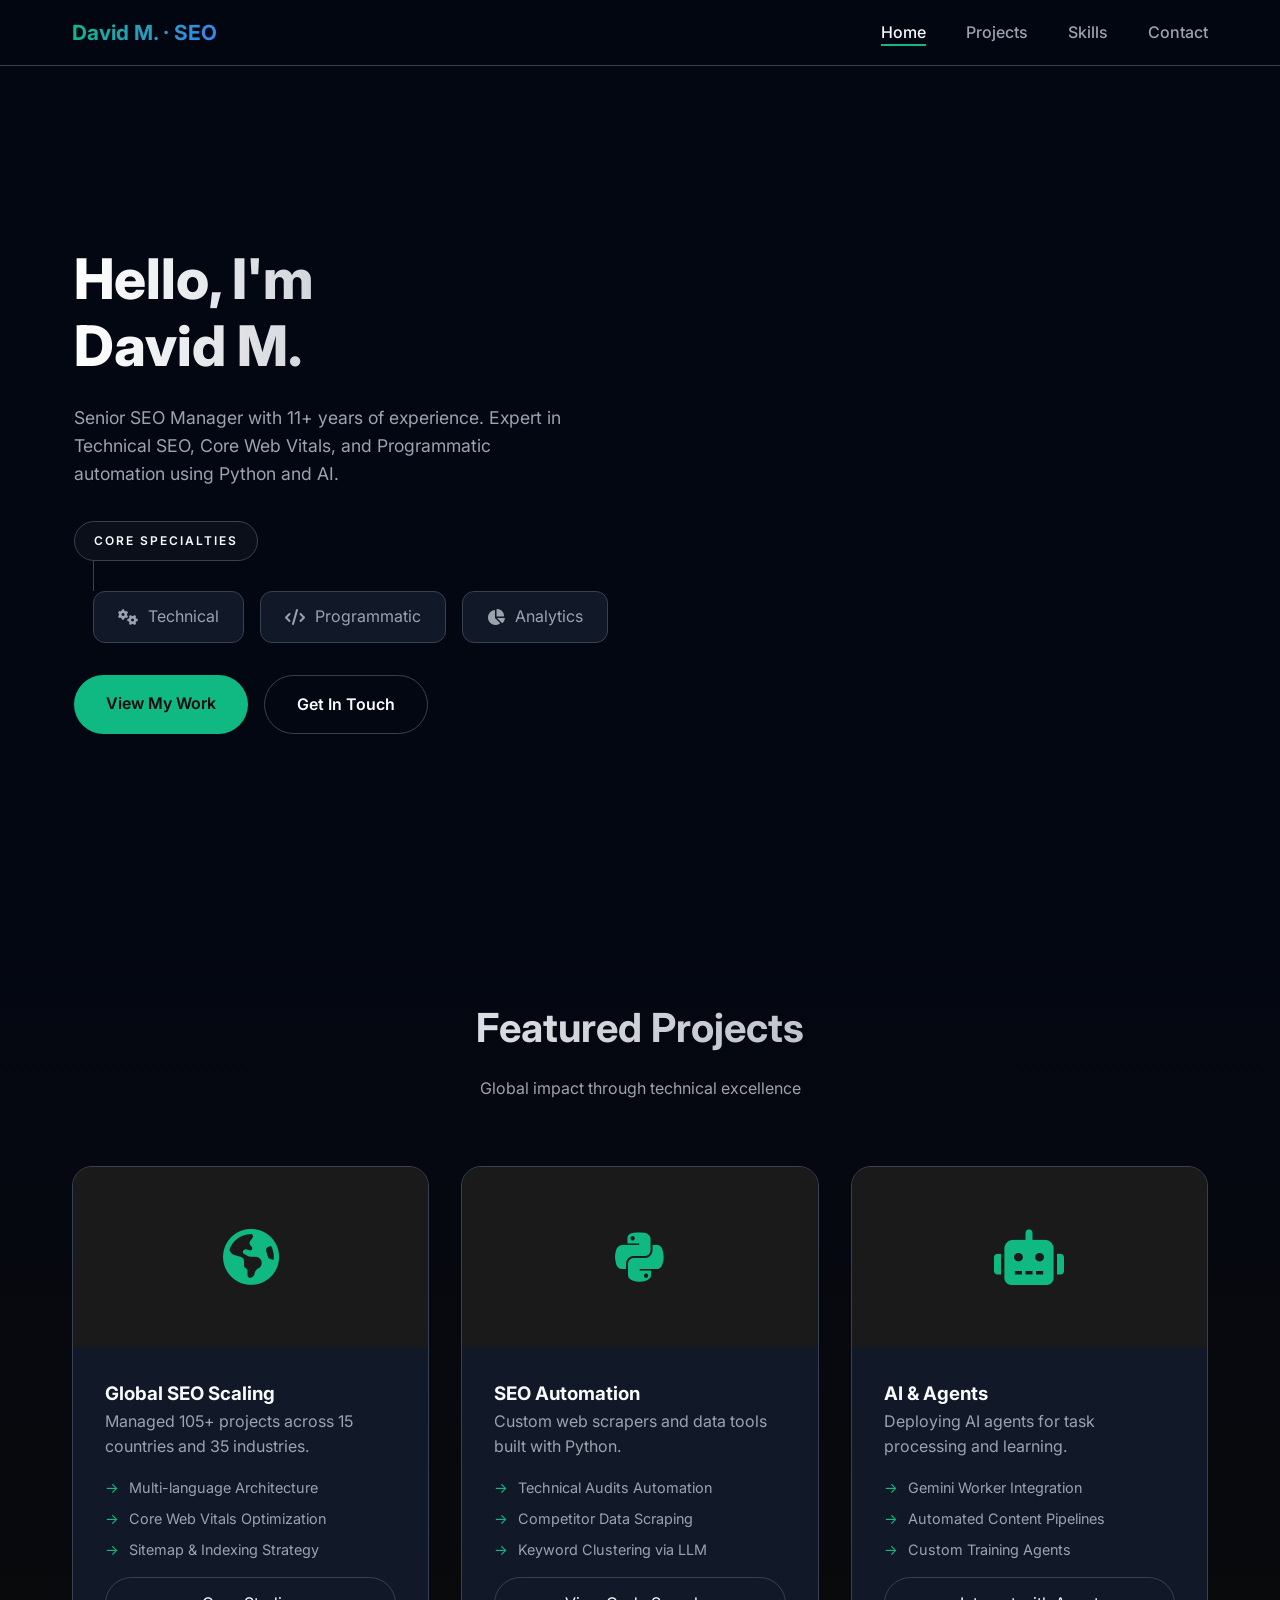
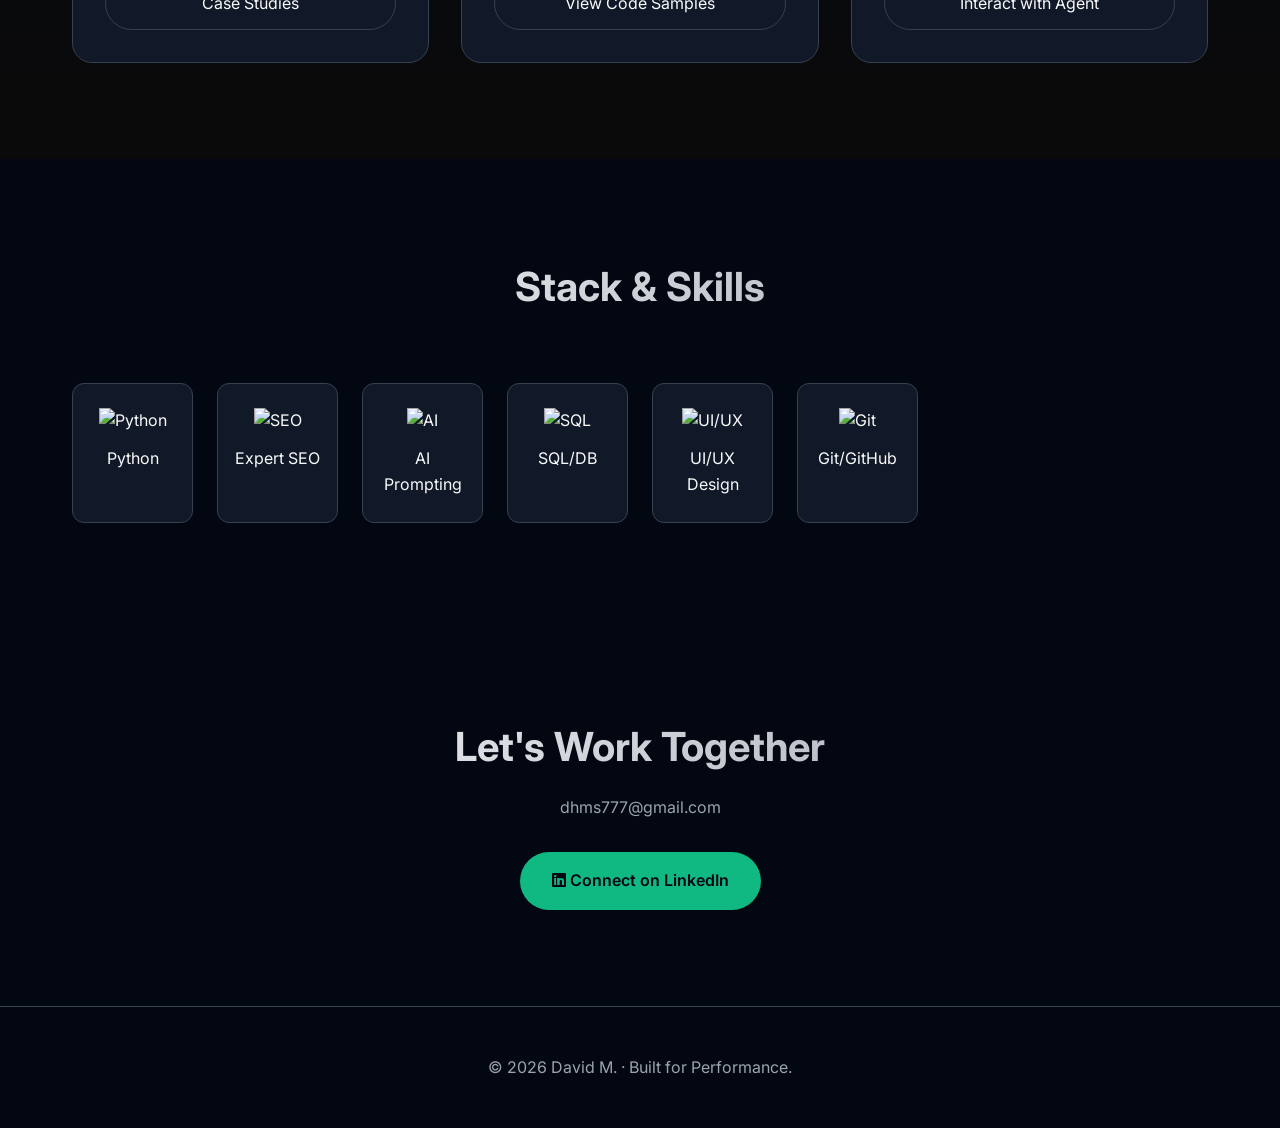
==== commit 4ba67f8f: "Add files via upload" ====
--- a/index.html
+++ b/index.html
@@ -1,841 +1,265 @@
-    <!DOCTYPE html>
-    <html lang="es">
-    <head>
-        <meta charset="UTF-8">
-        <!-- Meta viewport optimizada para iOS -->
-        <meta name="viewport" content="width=device-width, initial-scale=1.0, maximum-scale=1.0, user-scalable=yes">
-        <title>SEO Manager · Portfolio</title>
-        <meta name="description" content="Portfolio de SEO Manager con más de 12 años de experiencia en SEO técnico, programático y content SEO.">
-        <meta name="keywords" content="SEO, GEO, AEO, Programmatic SEO, Technical SEO">
-        <meta name="author" content="SEO Manager">
-        <link rel="icon" type="image/png" href="https://img.icons8.com/color/48/google-logo.png">
-        <!-- Open Graph -->
-        <meta property="og:title" content="SEO Manager Portfolio">
-        <meta property="og:description" content="Especialista en SEO con 12+ años de experiencia">
-        <meta property="og:type" content="website">
-        <meta property="og:url" content="https://tusitio.com">
-        <meta property="og:image" content="https://images.unsplash.com/photo-1460925895917-afdab827c52f?w=1200">
-        <!-- Spline (modelo 3D) -->
-        <script type="module" src="https://unpkg.com/@splinetool/viewer@1.12.19/build/spline-viewer.js"></script>
-        <!-- Font Awesome (iconos gratuitos) -->
-        <link rel="stylesheet" href="https://cdnjs.cloudflare.com/ajax/libs/font-awesome/6.0.0/css/all.min.css">
-        <!-- Google Fonts -->
-        <link href="https://fonts.googleapis.com/css2?family=Inter:wght@300;400;500;600;700;800&display=swap" rel="stylesheet">
-        <style>
-            /* ===== RESET Y VARIABLES ===== */
-            * {
-                margin: 0;
-                padding: 0;
-                box-sizing: border-box;
-            }
-
-            :root {
-                --bg-dark: #030712;
-                --bg-card: #111827;
-                --bg-card-hover: #1F2937;
-                --text-white: #F9FAFB;
-                --text-gray: #9CA3AF;
-                --border-color: #374151;
-                --accent: #10b981;
-                --accent-gradient: linear-gradient(135deg, #10b981, #3b82f6);
-                --font-family: 'Inter', sans-serif;
-            }
-
-            html {
-                scroll-behavior: smooth;
-            }
-
-            body {
-                font-family: var(--font-family);
-                background-color: var(--bg-dark);
-                color: var(--text-white);
-                line-height: 1.6;
-            }
-
-            .container {
-                max-width: 1200px;
-                margin: 0 auto;
-                padding: 0 2rem;
-            }
-
-            /* ===== NAVBAR ===== */
-            .navbar {
-                position: fixed;
-                top: 0;
-                left: 0;
-                right: 0;
-                z-index: 1000;
-                background: rgba(3, 7, 18, 0.8);
-                backdrop-filter: blur(12px);
-                -webkit-backdrop-filter: blur(12px);
-                border-bottom: 1px solid var(--border-color);
-            }
-
-            .nav-container {
-                max-width: 1200px;
-                margin: 0 auto;
-                display: flex;
-                align-items: center;
-                justify-content: space-between;
-                padding: 1rem 2rem;
-            }
-
-            .nav-logo .logo-text {
-                font-size: 1.3rem;
-                font-weight: 700;
-                background: var(--accent-gradient);
-                -webkit-background-clip: text;
-                -webkit-text-fill-color: transparent;
-            }
-
-            .nav-menu {
-                display: flex;
-                list-style: none;
-                gap: 2.5rem;
-            }
-
-            .nav-link {
-                text-decoration: none;
-                color: var(--text-gray);
-                font-weight: 500;
-                transition: color 0.3s;
-                position: relative;
-            }
-
-            .nav-link:hover,
-            .nav-link.active {
-                color: var(--text-white);
-            }
-
-            .nav-link.active::after {
-                content: '';
-                position: absolute;
-                bottom: -4px;
-                left: 0;
-                width: 100%;
-                height: 2px;
-                background: var(--accent);
-            }
-
-            /* Menú hamburguesa (oculto por defecto) */
-            .menu-toggle {
-                display: none;
-                background: none;
-                border: none;
-                color: var(--text-white);
-                font-size: 1.8rem;
-                cursor: pointer;
-            }
-
-            /* ===== HERO SECTION ===== */
-            .hero {
-                min-height: 100vh;
-                display: flex;
-                align-items: center;
-                padding-top: 80px;
-            }
-
-            .hero-container {
-                max-width: 1200px;
-                margin: 0 auto;
-                padding: 0 2rem;
-                display: grid;
-                grid-template-columns: 1fr 1fr;
-                gap: 4rem;
-                align-items: center;
-            }
-
-            .hero-title {
-                font-size: 3rem;
-                font-weight: 800;
-                line-height: 1.2;
-                margin-bottom: 1.5rem;
-                background: linear-gradient(to right, #fff, #9CA3AF);
-                -webkit-background-clip: text;
-                -webkit-text-fill-color: transparent;
-            }
-
-            .profile-section {
-                margin: 2rem 0;
-            }
-
-            .bio-text {
-                font-size: 1.1rem;
-                color: var(--text-gray);
-                margin-bottom: 2rem;
-                max-width: 500px;
-            }
-
-            .founder-tree {
-                display: flex;
-                flex-direction: column;
-                align-items: flex-start;
-            }
-
-            .founder-label {
-                font-size: 0.75rem;
-                font-weight: 600;
-                text-transform: uppercase;
-                letter-spacing: 2px;
-                color: var(--text-white);
-                background: rgba(255,255,255,0.03);
-                padding: 0.6rem 1.2rem;
-                border-radius: 100px;
-                border: 1px solid var(--border-color);
-                backdrop-filter: blur(5px);
-            }
-
-            .trunk {
-                width: 1px;
-                height: 30px;
-                background: var(--border-color);
-                margin-left: 1.2rem;
-            }
-
-            .branches {
-                display: flex;
-                gap: 1rem;
-                margin-left: 1.2rem;
-                flex-wrap: wrap;
-            }
-
-            .branch {
-                display: flex;
-                flex-direction: column;
-                align-items: center;
-            }
-
-            .project-btn {
-                display: flex;
-                align-items: center;
-                justify-content: center;
-                gap: 10px;
-                padding: 12px 24px;
-                background: var(--bg-card);
-                border: 1px solid var(--border-color);
-                border-radius: 12px;
-                color: var(--text-gray);
-                text-decoration: none;
-                font-weight: 500;
-                font-size: 0.95rem;
-                transition: all 0.3s;
-                min-width: 140px;
-            }
-
-            .project-btn:hover {
-                background: rgba(255,255,255,0.08);
-                border-color: var(--text-white);
-                color: var(--text-white);
-                transform: translateY(-3px);
-            }
-
-            .hero-buttons {
-                display: flex;
-                gap: 1rem;
-                margin-top: 2rem;
-            }
-
-            .btn-primary {
-                padding: 1rem 2rem;
-                background: var(--accent);
-                color: var(--bg-dark);
-                border: none;
-                border-radius: 100px;
-                font-weight: 600;
-                text-decoration: none;
-                transition: all 0.3s;
-                cursor: pointer;
-            }
-
-            .btn-primary:hover {
-                transform: translateY(-3px);
-                box-shadow: 0 20px 30px rgba(16,185,129,0.3);
-            }
-
-            .btn-secondary {
-                padding: 1rem 2rem;
-                background: transparent;
-                color: var(--text-white);
-                border: 1px solid var(--border-color);
-                border-radius: 100px;
-                font-weight: 600;
-                text-decoration: none;
-                transition: all 0.3s;
-                cursor: pointer;
-            }
-
-            .btn-secondary:hover {
-                border-color: var(--accent);
-                background: rgba(16,185,129,0.1);
-            }
-
-            .hero-visual {
-                height: 500px;
-                width: 100%;
-                border-radius: 20px;
-                overflow: hidden;
-            }
-
-            spline-viewer {
-                width: 100%;
-                height: 100%;
-            }
-
-            /* ===== PROYECTOS ===== */
-            .projects {
-                padding: 6rem 0;
-                background: linear-gradient(to bottom, var(--bg-dark), #0a0a0a);
-            }
-
-            .section-header {
-                text-align: center;
-                margin-bottom: 4rem;
-            }
-
-            .section-title {
-                font-size: 2.5rem;
-                font-weight: 700;
-                margin-bottom: 1rem;
-                background: linear-gradient(135deg, #fff, #9CA3AF);
-                -webkit-background-clip: text;
-                -webkit-text-fill-color: transparent;
-            }
-
-            .section-subtitle {
-                color: var(--text-gray);
-                font-size: 1.1rem;
-            }
-
-            .project-categories {
-                display: flex;
-                justify-content: center;
-                flex-wrap: wrap;
-                gap: 1rem;
-                margin-bottom: 3rem;
-            }
-
-            .category-btn {
-                padding: 0.6rem 1.4rem;
-                background: transparent;
-                border: 1px solid var(--border-color);
-                color: var(--text-gray);
-                border-radius: 100px;
-                cursor: pointer;
-                transition: all 0.3s;
-            }
-
-            .category-btn:hover,
-            .category-btn.active {
-                background: var(--accent);
-                color: var(--bg-dark);
-                border-color: var(--accent);
-            }
-
-            .projects-grid {
-                display: grid;
-                grid-template-columns: repeat(auto-fit, minmax(320px, 1fr));
-                gap: 2rem;
-            }
-
-            .project-card {
-                background: var(--bg-card);
-                border: 1px solid var(--border-color);
-                border-radius: 20px;
-                overflow: hidden;
-                transition: all 0.3s;
-            }
-
-            .project-card:hover {
-                transform: translateY(-10px);
-                border-color: var(--accent);
-                box-shadow: 0 30px 40px rgba(0,0,0,0.5);
-            }
-
-            .project-image {
-                height: 200px;
-                background: #1a1a1a;
-                display: flex;
-                align-items: center;
-                justify-content: center;
-            }
-
-            .project-image i {
-                font-size: 4rem;
-                color: var(--accent);
-            }
-
-            .project-content {
-                padding: 2rem;
-            }
-
-            .project-title {
-                font-size: 1.5rem;
-                margin-bottom: 0.5rem;
-            }
-
-            .project-description {
-                color: var(--text-gray);
-                font-size: 0.95rem;
-                margin-bottom: 1.5rem;
-            }
-
-            .project-features ul {
-                list-style: none;
-                margin-bottom: 1.5rem;
-            }
-
-            .project-features li {
-                position: relative;
-                padding-left: 1.5rem;
-                margin-bottom: 0.5rem;
-                color: #d1d5db;
-            }
-
-            .project-features li::before {
-                content: '→';
-                position: absolute;
-                left: 0;
-                color: var(--accent);
-            }
-
-            .btn-outline {
-                display: inline-block;
-                width: 100%;
-                padding: 0.8rem;
-                margin-bottom: 0.5rem;
-                text-align: center;
-                background: transparent;
-                border: 1px solid var(--border-color);
-                border-radius: 100px;
-                color: var(--text-white);
-                text-decoration: none;
-                transition: all 0.3s;
-            }
-
-            .btn-outline:hover {
-                background: var(--accent);
-                color: var(--bg-dark);
-                border-color: var(--accent);
-            }
-
-            /* ===== ABOUT (EXPERIENCIA) ===== */
-            .about {
-                padding: 6rem 0;
-                background: var(--bg-card);
-            }
-
-            .about .section-subtitle {
-                text-align: left;
-                max-width: 900px;
-                margin: 0 auto;
-                color: var(--text-gray);
-            }
-
-            /* ===== SKILLS ===== */
-            .skills {
-                padding: 6rem 0;
-            }
-
-            .skills-grid {
-                display: grid;
-                grid-template-columns: repeat(auto-fill, minmax(120px, 1fr));
-                gap: 1.5rem;
-            }
-
-            .skill-item {
-                background: var(--bg-card);
-                border: 1px solid var(--border-color);
-                border-radius: 12px;
-                padding: 1.5rem 1rem;
-                text-align: center;
-                transition: all 0.3s;
-            }
-
-            .skill-item:hover {
-                border-color: var(--accent);
-                transform: translateY(-3px);
-            }
-
-            .skill-icon-img {
-                width: 40px;
-                height: 40px;
-                object-fit: contain;
-                margin-bottom: 0.8rem;
-                filter: brightness(0.9);
-            }
-
-            .skill-name {
-                font-size: 0.9rem;
-                color: var(--text-white);
-            }
-
-            /* ===== CONTACTO ===== */
-            .contact {
-                padding: 6rem 0;
-                background: var(--bg-card);
-                text-align: center;
-            }
-
-            .contact .section-subtitle {
-                font-size: 1.2rem;
-                margin-bottom: 1rem;
-            }
-
-            .contact .btn-outline {
-                display: inline-block;
-                width: auto;
-                padding: 0.8rem 2rem;
-                margin: 0 auto;
-            }
-
-            /* ===== FOOTER ===== */
-            .footer {
-                padding: 2rem 0;
-                text-align: center;
-                border-top: 1px solid var(--border-color);
-                color: var(--text-gray);
-                font-size: 0.9rem;
-            }
-
-            /* ===== MEDIA QUERIES (RESPONSIVE) ===== */
-            @media (max-width: 768px) {
-                .menu-toggle {
-                    display: block;
+<!DOCTYPE html>
+<html lang="es">
+<head>
+    <meta charset="UTF-8">
+    <meta name="viewport" content="width=device-width, initial-scale=1.0, maximum-scale=1.0, user-scalable=yes">
+    <title>David M. · Senior SEO Manager Portfolio</title>
+    <meta name="description" content="Portfolio de David M., SEO Manager con más de 11 años de experiencia en SEO técnico, programático y automatización con Python.">
+    <meta name="keywords" content="SEO, Technical SEO, Programmatic SEO, Python, Data Analytics, David Hernan Molano">
+    <meta name="author" content="David M.">
+    <link rel="icon" type="image/png" href="https://img.icons8.com/color/48/google-logo.png">
+    
+    <meta property="og:title" content="David M. | Senior SEO Manager Portfolio">
+    <meta property="og:description" content="Especialista en SEO con 11+ años de experiencia y experto en automatización.">
+    <meta property="og:type" content="website">
+    <meta property="og:image" content="https://images.unsplash.com/photo-1460925895917-afdab827c52f?w=1200">
+
+    <script type="module" src="https://unpkg.com/@splinetool/viewer@1.12.19/build/spline-viewer.js"></script>
+    <link rel="stylesheet" href="https://cdnjs.cloudflare.com/ajax/libs/font-awesome/6.0.0/css/all.min.css">
+    <link href="https://fonts.googleapis.com/css2?family=Inter:wght@300;400;500;600;700;800&display=swap" rel="stylesheet">
+
+    <style>
+        :root {
+            --bg-dark: #030712;
+            --bg-card: #111827;
+            --bg-card-hover: #1F2937;
+            --text-white: #F9FAFB;
+            --text-gray: #9CA3AF;
+            --border-color: #374151;
+            --accent: #10b981;
+            --accent-gradient: linear-gradient(135deg, #10b981, #3b82f6);
+            --font-family: 'Inter', sans-serif;
+        }
+
+        * { margin: 0; padding: 0; box-sizing: border-box; }
+        html { scroll-behavior: smooth; }
+        body { font-family: var(--font-family); background-color: var(--bg-dark); color: var(--text-white); line-height: 1.6; }
+        .container { max-width: 1200px; margin: 0 auto; padding: 0 2rem; }
+
+        /* NAVBAR */
+        .navbar { position: fixed; top: 0; left: 0; right: 0; z-index: 1000; background: rgba(3, 7, 18, 0.8); backdrop-filter: blur(12px); border-bottom: 1px solid var(--border-color); }
+        .nav-container { max-width: 1200px; margin: 0 auto; display: flex; align-items: center; justify-content: space-between; padding: 1rem 2rem; }
+        .nav-logo .logo-text { font-size: 1.3rem; font-weight: 700; background: var(--accent-gradient); -webkit-background-clip: text; -webkit-text-fill-color: transparent; }
+        .nav-menu { display: flex; list-style: none; gap: 2.5rem; }
+        .nav-link { text-decoration: none; color: var(--text-gray); font-weight: 500; transition: color 0.3s; position: relative; }
+        .nav-link:hover, .nav-link.active { color: var(--text-white); }
+        .nav-link.active::after { content: ''; position: absolute; bottom: -4px; left: 0; width: 100%; height: 2px; background: var(--accent); }
+        .menu-toggle { display: none; background: none; border: none; color: var(--text-white); font-size: 1.8rem; cursor: pointer; }
+
+        /* HERO */
+        .hero { min-height: 100vh; display: flex; align-items: center; padding-top: 80px; }
+        .hero-container { display: grid; grid-template-columns: 1fr 1fr; gap: 4rem; align-items: center; }
+        .hero-title { font-size: 3.5rem; font-weight: 800; line-height: 1.2; margin-bottom: 1.5rem; background: linear-gradient(to right, #fff, #9CA3AF); -webkit-background-clip: text; -webkit-text-fill-color: transparent; }
+        .bio-text { font-size: 1.1rem; color: var(--text-gray); margin-bottom: 2rem; max-width: 500px; }
+        
+        .founder-tree { display: flex; flex-direction: column; align-items: flex-start; margin: 2rem 0; }
+        .founder-label { font-size: 0.75rem; font-weight: 600; text-transform: uppercase; letter-spacing: 2px; color: var(--text-white); background: rgba(255,255,255,0.03); padding: 0.6rem 1.2rem; border-radius: 100px; border: 1px solid var(--border-color); }
+        .trunk { width: 1px; height: 30px; background: var(--border-color); margin-left: 1.2rem; }
+        .branches { display: flex; gap: 1rem; margin-left: 1.2rem; flex-wrap: wrap; }
+        
+        .project-btn { display: flex; align-items: center; gap: 10px; padding: 12px 24px; background: var(--bg-card); border: 1px solid var(--border-color); border-radius: 12px; color: var(--text-gray); text-decoration: none; transition: all 0.3s; }
+        .project-btn:hover { background: rgba(255,255,255,0.08); border-color: var(--text-white); color: var(--text-white); transform: translateY(-3px); }
+
+        .hero-buttons { display: flex; gap: 1rem; margin-top: 2rem; }
+        .btn-primary { padding: 1rem 2rem; background: var(--accent); color: var(--bg-dark); border: none; border-radius: 100px; font-weight: 600; text-decoration: none; transition: all 0.3s; cursor: pointer; }
+        .btn-primary:hover { transform: translateY(-3px); box-shadow: 0 20px 30px rgba(16,185,129,0.3); }
+        .btn-secondary { padding: 1rem 2rem; background: transparent; color: var(--text-white); border: 1px solid var(--border-color); border-radius: 100px; font-weight: 600; text-decoration: none; transition: all 0.3s; }
+
+        .hero-visual { height: 500px; width: 100%; border-radius: 20px; overflow: hidden; }
+
+        /* PROJECTS */
+        .projects { padding: 6rem 0; background: linear-gradient(to bottom, var(--bg-dark), #0a0a0a); }
+        .section-header { text-align: center; margin-bottom: 4rem; }
+        .section-title { font-size: 2.5rem; font-weight: 700; margin-bottom: 1rem; background: linear-gradient(135deg, #fff, #9CA3AF); -webkit-background-clip: text; -webkit-text-fill-color: transparent; }
+        .projects-grid { display: grid; grid-template-columns: repeat(auto-fit, minmax(320px, 1fr)); gap: 2rem; }
+        .project-card { background: var(--bg-card); border: 1px solid var(--border-color); border-radius: 20px; overflow: hidden; transition: all 0.3s; }
+        .project-card:hover { transform: translateY(-10px); border-color: var(--accent); }
+        .project-image { height: 180px; background: #1a1a1a; display: flex; align-items: center; justify-content: center; font-size: 3.5rem; color: var(--accent); }
+        .project-content { padding: 2rem; }
+        .project-features li { list-style: none; padding-left: 1.5rem; position: relative; margin-bottom: 0.5rem; color: var(--text-gray); font-size: 0.9rem; }
+        .project-features li::before { content: '→'; position: absolute; left: 0; color: var(--accent); }
+
+        .btn-outline { display: block; text-align: center; padding: 0.8rem; border: 1px solid var(--border-color); border-radius: 100px; color: var(--text-white); text-decoration: none; transition: 0.3s; margin-top: 1rem; }
+        .btn-outline:hover { background: var(--accent); color: var(--bg-dark); }
+
+        /* SKILLS */
+        .skills { padding: 6rem 0; }
+        .skills-grid { display: grid; grid-template-columns: repeat(auto-fill, minmax(120px, 1fr)); gap: 1.5rem; }
+        .skill-item { background: var(--bg-card); border: 1px solid var(--border-color); border-radius: 12px; padding: 1.5rem 1rem; text-align: center; transition: 0.3s; }
+        .skill-item:hover { border-color: var(--accent); transform: translateY(-3px); }
+        .skill-icon-img { width: 40px; height: 40px; margin-bottom: 0.8rem; }
+
+        /* FOOTER & RESPONSIVE */
+        .footer { padding: 3rem 0; text-align: center; border-top: 1px solid var(--border-color); color: var(--text-gray); }
+
+        @media (max-width: 768px) {
+            .hero-container { grid-template-columns: 1fr; text-align: center; }
+            .hero-visual { order: -1; height: 300px; }
+            .hero-buttons { flex-direction: column; }
+            .nav-menu { display: none; }
+            .menu-toggle { display: block; }
+            .branches { justify-content: center; }
+            .founder-tree { align-items: center; }
+        }
+    </style>
+</head>
+<body>
+    <nav class="navbar">
+        <div class="nav-container">
+            <div class="nav-logo"><span class="logo-text">David M. · SEO</span></div>
+            <ul class="nav-menu" id="nav-menu">
+                <li><a href="#home" class="nav-link active">Home</a></li>
+                <li><a href="#projects" class="nav-link">Projects</a></li>
+                <li><a href="#skills" class="nav-link">Skills</a></li>
+                <li><a href="#contact" class="nav-link">Contact</a></li>
+            </ul>
+            <button class="menu-toggle" id="menuToggle"><i class="fas fa-bars"></i></button>
+        </div>
+    </nav>
+
+    <section class="hero" id="home">
+        <div class="container hero-container">
+            <div class="hero-content">
+                <h1 class="hero-title">Hello, I'm<br>David M.</h1>
+                <p class="bio-text">
+                    Senior SEO Manager with 11+ years of experience. Expert in Technical SEO, Core Web Vitals, and Programmatic automation using Python and AI.
+                </p>
+                <div class="founder-tree">
+                    <span class="founder-label">Core Specialties</span>
+                    <div class="trunk"></div>
+                    <div class="branches">
+                        <a href="#" class="project-btn"><i class="fas fa-cogs"></i> Technical</a>
+                        <a href="#" class="project-btn"><i class="fas fa-code"></i> Programmatic</a>
+                        <a href="#" class="project-btn"><i class="fas fa-chart-pie"></i> Analytics</a>
+                    </div>
+                </div>
+                <div class="hero-buttons">
+                    <a href="#projects" class="btn-primary">View My Work</a>
+                    <a href="#contact" class="btn-secondary">Get In Touch</a>
+                </div>
+            </div>
+            <div class="hero-visual">
+                <spline-viewer url="https://prod.spline.design/ABrQHVpts78MTmiH/scene.splinecode"></spline-viewer>
+            </div>
+        </div>
+    </section>
+
+    <section class="projects" id="projects">
+        <div class="container">
+            <div class="section-header">
+                <h2 class="section-title">Featured Projects</h2>
+                <p style="color: var(--text-gray)">Global impact through technical excellence</p>
+            </div>
+            <div class="projects-grid">
+                <div class="project-card">
+                    <div class="project-image"><i class="fas fa-globe-americas"></i></div>
+                    <div class="project-content">
+                        <h3>Global SEO Scaling</h3>
+                        <p style="color: var(--text-gray); margin-bottom: 1rem;">Managed 105+ projects across 15 countries and 35 industries.</p>
+                        <ul class="project-features">
+                            <li>Multi-language Architecture</li>
+                            <li>Core Web Vitals Optimization</li>
+                            <li>Sitemap & Indexing Strategy</li>
+                        </ul>
+                        <a href="https://seo-background-davidm.netlify.app/" target="_blank" class="btn-outline">Case Studies</a>
+                    </div>
+                </div>
+
+                <div class="project-card">
+                    <div class="project-image"><i class="fab fa-python"></i></div>
+                    <div class="project-content">
+                        <h3>SEO Automation</h3>
+                        <p style="color: var(--text-gray); margin-bottom: 1rem;">Custom web scrapers and data tools built with Python.</p>
+                        <ul class="project-features">
+                            <li>Technical Audits Automation</li>
+                            <li>Competitor Data Scraping</li>
+                            <li>Keyword Clustering via LLM</li>
+                        </ul>
+                        <a href="https://alquilervehiculos.netlify.app/" target="_blank" class="btn-outline">View Code Samples</a>
+                    </div>
+                </div>
+
+                <div class="project-card">
+                    <div class="project-image"><i class="fas fa-robot"></i></div>
+                    <div class="project-content">
+                        <h3>AI & Agents</h3>
+                        <p style="color: var(--text-gray); margin-bottom: 1rem;">Deploying AI agents for task processing and learning.</p>
+                        <ul class="project-features">
+                            <li>Gemini Worker Integration</li>
+                            <li>Automated Content Pipelines</li>
+                            <li>Custom Training Agents</li>
+                        </ul>
+                        <a href="https://mi-agente-gemini-worker.tkpq1hkj.workers.dev/" target="_blank" class="btn-outline">Interact with Agent</a>
+                    </div>
+                </div>
+            </div>
+        </div>
+    </section>
+
+    <section class="skills" id="skills">
+        <div class="container">
+            <div class="section-header">
+                <h2 class="section-title">Stack & Skills</h2>
+            </div>
+            <div class="skills-grid">
+                <div class="skill-item">
+                    <img class="skill-icon-img" src="https://cdn.jsdelivr.net/gh/devicons/devicon/icons/python/python-original.svg" alt="Python">
+                    <p class="skill-name">Python</p>
+                </div>
+                <div class="skill-item">
+                    <img class="skill-icon-img" src="https://img.icons8.com/color/48/google-logo.png" alt="SEO">
+                    <p class="skill-name">Expert SEO</p>
+                </div>
+                <div class="skill-item">
+                    <img class="skill-icon-img" src="https://img.icons8.com/color/48/artificial-intelligence.png" alt="AI">
+                    <p class="skill-name">AI Prompting</p>
+                </div>
+                <div class="skill-item">
+                    <img class="skill-icon-img" src="https://cdn.jsdelivr.net/gh/devicons/devicon/icons/mysql/mysql-original.svg" alt="SQL">
+                    <p class="skill-name">SQL/DB</p>
+                </div>
+                <div class="skill-item">
+                    <img class="skill-icon-img" src="https://img.icons8.com/color/48/figma--v1.png" alt="UI/UX">
+                    <p class="skill-name">UI/UX Design</p>
+                </div>
+                <div class="skill-item">
+                    <img class="skill-icon-img" src="https://cdn.jsdelivr.net/gh/devicons/devicon/icons/git/git-original.svg" alt="Git">
+                    <p class="skill-name">Git/GitHub</p>
+                </div>
+            </div>
+        </div>
+    </section>
+
+    <section class="contact" id="contact" style="padding: 6rem 0; text-align: center;">
+        <div class="container">
+            <h2 class="section-title">Let's Work Together</h2>
+            <p style="color: var(--text-gray); margin-bottom: 2rem;">dhms777@gmail.com</p>
+            <a href="https://www.linkedin.com/in/davidhernanm/" target="_blank" class="btn-primary" style="display: inline-block;">
+                <i class="fab fa-linkedin"></i> Connect on LinkedIn
+            </a>
+        </div>
+    </section>
+
+    <footer class="footer">
+        <div class="container">
+            <p>&copy; 2026 David M. · Built for Performance.</p>
+        </div>
+    </footer>
+
+    <script>
+        const menuToggle = document.getElementById('menuToggle');
+        const navMenu = document.getElementById('nav-menu');
+        menuToggle.addEventListener('click', () => navMenu.style.display = navMenu.style.display === 'flex' ? 'none' : 'flex');
+
+        document.querySelectorAll('.nav-link').forEach(link => {
+            link.addEventListener('click', (e) => {
+                const target = document.querySelector(link.getAttribute('href'));
+                if(target) {
+                    e.preventDefault();
+                    target.scrollIntoView({ behavior: 'smooth' });
                 }
-                .nav-menu {
-                    display: none;
-                    position: absolute;
-                    top: 100%;
-                    left: 0;
-                    right: 0;
-                    background: var(--bg-dark);
-                    flex-direction: column;
-                    padding: 1rem;
-                    border-top: 1px solid var(--border-color);
-                    z-index: 1000;
-                }
-                .nav-menu.active {
-                    display: flex;
-                }
-                .nav-menu .nav-item {
-                    margin: 0.5rem 0;
-                }
-                .nav-menu .nav-link {
-                    display: block;
-                    padding: 0.5rem;
-                }
-
-                .hero-container {
-                    grid-template-columns: 1fr;
-                    gap: 2rem;
-                    text-align: center;
-                }
-                .hero-title {
-                    font-size: 2.2rem;
-                }
-                .bio-text {
-                    margin-left: auto;
-                    margin-right: auto;
-                }
-                .founder-tree {
-                    align-items: center;
-                }
-                .trunk {
-                    margin-left: 0;
-                }
-                .branches {
-                    margin-left: 0;
-                    justify-content: center;
-                }
-                .hero-buttons {
-                    justify-content: center;
-                    flex-direction: column;
-                    align-items: stretch;
-                }
-                .btn-primary, .btn-secondary {
-                    width: 100%;
-                }
-                .hero-visual {
-                    height: 300px;
-                    order: -1;
-                }
-                .projects-grid {
-                    grid-template-columns: 1fr;
-                }
-                .skills-grid {
-                    grid-template-columns: repeat(2, 1fr);
-                    gap: 0.8rem;
-                }
-            }
-
-            @media (max-width: 480px) {
-                .hero-title {
-                    font-size: 1.8rem;
-                }
-                .section-title {
-                    font-size: 2rem;
-                }
-                .project-card {
-                    margin: 0;
-                }
-                .branches {
-                    flex-direction: column;
-                    gap: 0.5rem;
-                }
-                .project-btn {
-                    min-width: auto;
-                    width: 100%;
-                }
-            }
-        </style>
-    </head>
-    <body>
-        <nav class="navbar" id="navbar">
-            <div class="nav-container">
-                <div class="nav-logo">
-                    <span class="logo-text">SEO Manager</span>
-                </div>
-                <ul class="nav-menu" id="nav-menu">
-                    <li class="nav-item"><a href="#home" class="nav-link active">Home</a></li>
-                    <li class="nav-item"><a href="#projects" class="nav-link">Projects</a></li>
-                    <li class="nav-item"><a href="#about" class="nav-link">Experience</a></li>
-                    <li class="nav-item"><a href="#skills" class="nav-link">Skills</a></li>
-                    <li class="nav-item"><a href="#contact" class="nav-link">Contact</a></li>
-                </ul>
-                <button class="menu-toggle" id="menuToggle" aria-label="Menú">
-                    <i class="fas fa-bars"></i>
-                </button>
-            </div>
-        </nav>
-
-        <section class="hero" id="home">
-            <div class="hero-container">
-                <div class="hero-content">
-                    <h1 class="hero-title">
-                        Hello, I'm<br>
-                        David M.
-                    </h1>
-                    <div class="profile-section">
-                        <p class="bio-text">
-                            Dynamic SEO Manager with over 12 years of experience driving search engine rankings. Knowledge in GEO, AEO, GitHub, Git, Excel, SQL, Python for data analytics.
-                        </p>
-                        <div class="founder-tree">
-                            <span class="founder-label">Specialities</span>
-                            <div class="trunk"></div>
-                            <div class="branches">
-                                <div class="branch">
-                                    <a href="#" class="project-btn">Technical SEO</a>
-                                </div>
-                                <div class="branch">
-                                    <a href="#" class="project-btn">Programmatic SEO</a>
-                                </div>
-                                <div class="branch">
-                                    <a href="#" class="project-btn">Content SEO</a>
-                                </div>
-                            </div>
-                        </div>
-                    </div>
-                    <div class="hero-buttons">
-                        <button class="btn-primary" onclick="window.location.href='#projects'">View My Work</button>
-                        <button class="btn-secondary" onclick="window.location.href='#contact'">Get In Touch</button>
-                    </div>
-                </div>
-                <div class="hero-visual">
-                    <spline-viewer url="https://prod.spline.design/ABrQHVpts78MTmiH/scene.splinecode"></spline-viewer>
-                </div>
-            </div>
-        </section>
-
-        <section class="projects" id="projects">
-            <div class="container">
-                <div class="section-header">
-                    <h2 class="section-title">Projects</h2>
-                    <p class="section-subtitle">Showcasing innovation and creativity</p>
-                </div>
-                <div class="project-categories">
-                    <button class="category-btn active" data-category="all">All</button>
-                    <button class="category-btn" data-category="applications">SEO Projects</button>
-                    <button class="category-btn" data-category="websites">AI Projects</button>                
-                </div>
-                <div class="projects-grid">
-                    <!-- SEO Projects -->
-                    <div class="project-card" data-category="applications">
-                        <div class="project-image">
-                            <i class="fas fa-chart-line"></i>
-                        </div>
-                        <div class="project-content">
-                            <h3 class="project-title">SEO Ranking Projects</h3>
-                            <p class="project-description">More than 105 executed projects from LATAM, USA, CANADA, EUROPE.</p>
-                            <div class="project-features">
-                                <ul>
-                                    <li>105 SEO Projects</li>
-                                    <li>15 Countries</li>
-                                    <li>35 Industries</li>
-                                    <li>Main Languages English and Spanish</li>
-                                </ul>
-                            </div>
-                            <a href="https://seo-background-davidm.netlify.app/" target="_blank" class="btn-outline">View projects</a>
-                        </div>
-                    </div>
-
-                    <!-- Code Projects -->
-                    <div class="project-card" data-category="websites">
-                        <div class="project-image">
-                            <i class="fas fa-code"></i>
-                        </div>
-                        <div class="project-content">
-                            <h3 class="project-title">Code Projects</h3>
-                            <p class="project-description">Web scrapers for 2 industries using Python.</p>
-                            <div class="project-features">
-                                <ul>
-                                    <li>2 Projects</li>
-                                    <li>Python - HTML5 - GIT - VSC</li>
-                                    <li>Country - Colombia</li>
-                                    <li>Free use applications</li>
-                                </ul>
-                            </div>
-                            <a href="https://buscarempleoen100portales.netlify.app/" target="_blank" class="btn-outline">View first Project</a>
-                            <a href="https://alquilervehiculos.netlify.app/" target="_blank" class="btn-outline">View second Project</a>
-                        </div>
-                    </div>
-
-                    <!-- AI Projects -->
-                    <div class="project-card" data-category="Programs">
-                        <div class="project-image">
-                            <i class="fas fa-robot"></i>
-                        </div>
-                        <div class="project-content">
-                            <h3 class="project-title">AI Projects</h3>
-                            <p class="project-description">AI Agent to learn english and assistant for daily tasks.</p>
-                            <div class="project-features">
-                                <ul>
-                                    <li>AI agent online</li>
-                                    <li>Python and HTML5</li>
-                                    <li>Supported by Generative Engine</li>
-                                    <li>Free use application</li>
-                                </ul>
-                            </div>
-                            <a href="https://mi-agente-gemini-worker.tkpq1hkj.workers.dev/" target="_blank" class="btn-outline">View Project</a>
-                        </div>
-                    </div>
-                </div>
-            </div>
-        </section>
-
-        <section class="about" id="about">
-            <div class="container">
-                <div class="section-header">
-                    <h2 class="section-title">EDUCATION</h2></br>
-                    <a href="https://academic-background.netlify.app/" target="_blank" class="category-btn active">Courses & Certificates</a>
-                </div>
-            </div>
-        </section>
-
-        <section class="skills" id="skills">
-            <div class="container">
-                <div class="section-header">
-                    <h2 class="section-title">Skills & Technologies</h2>
-                </div>
-                <div class="skills-grid">
-                    <div class="skill-item">
-                        <img class="skill-icon-img" src="https://cdn.jsdelivr.net/gh/devicons/devicon/icons/mysql/mysql-original.svg" alt="MySQL">
-                        </br><span class="skill-name">MySQL</span>
-                    </div>
-                    <div class="skill-item">
-                        <img class="skill-icon-img" src="https://cdn.jsdelivr.net/gh/devicons/devicon/icons/python/python-original.svg" alt="Python">
-                        </br><span class="skill-name">Python</span>
-                    </div>
-                    <div class="skill-item">
-                        <img class="skill-icon-img" src="https://img.icons8.com/color/48/artificial-intelligence.png" alt="AI">
-                        </br><span class="skill-name">AI PROMPT</span>
-                    </div>
-                    <div class="skill-item">
-                        <img class="skill-icon-img" src="https://cdn.jsdelivr.net/gh/devicons/devicon/icons/css3/css3-original.svg" alt="CSS">
-                        </br><span class="skill-name">CSS</span>
-                    </div>
-                    <div class="skill-item">
-                        <img class="skill-icon-img" src="https://img.icons8.com/color/48/figma--v1.png" alt="UI/UX">
-                        </br><span class="skill-name">UI/UX</span>
-                    </div>
-                    <div class="skill-item">
-                        <img class="skill-icon-img" src="https://img.icons8.com/color/48/google-logo.png" alt="SEO">
-                        </br><span class="skill-name">SEO</span>
-                    </div>
-                    <div class="skill-item">
-                        <img class="skill-icon-img" src="https://img.icons8.com/color/48/adobe-photoshop--v1.png" alt="Graphic Design">
-                        </br><span class="skill-name">GRAPHIC DESIGN</span>
-                    </div>
-                    <div class="skill-item">
-                        <img class="skill-icon-img" src="https://cdn.jsdelivr.net/gh/devicons/devicon/icons/git/git-original.svg" alt="Git">
-                        </br><span class="skill-name">Git-GITHUB</span>
-                    </div>
-                </div>
-            </div>
-        </section>
-
-        <section class="contact" id="contact">
-            <div class="container">
-                <div class="section-header">
-                    <h2 class="section-title">Let's Connect</h2>
-                    <p class="section-subtitle">dhms777@gmail.com</p>
-                    <a href="https://www.linkedin.com/in/davidhernanm/" target="_blank" class="btn-outline">
-                        <i class="fab fa-linkedin"></i> LinkedIn
-                    </a>
-                </div>
-            </div>
-        </section>
-
-        <footer class="footer">
-            <div class="container">
-                <p>&copy; 2026 SEO Manager. All rights reserved.</p>
-            </div>
-        </footer>
-
-        <script>
-            // Menú hamburguesa
-            const menuToggle = document.getElementById('menuToggle');
-            const navMenu = document.getElementById('nav-menu');
-            if (menuToggle && navMenu) {
-                menuToggle.addEventListener('click', () => {
-                    navMenu.classList.toggle('active');
-                });
-            }
-
-            // Smooth scroll para los enlaces del menú
-            document.querySelectorAll('.nav-link').forEach(link => {
-                link.addEventListener('click', function(e) {
-                    e.preventDefault();
-                    const targetId = this.getAttribute('href');
-                    const targetElement = document.querySelector(targetId);
-                    if (targetElement) {
-                        targetElement.scrollIntoView({ behavior: 'smooth' });
-                    }
-                    // Cerrar menú en móvil después de hacer clic
-                    if (navMenu.classList.contains('active')) {
-                        navMenu.classList.remove('active');
-                    }
-                });
             });
-
-            // Resaltar sección activa en el menú (opcional)
-            window.addEventListener('scroll', () => {
-                const sections = document.querySelectorAll('section');
-                const navLinks = document.querySelectorAll('.nav-link');
-                let current = '';
-                sections.forEach(section => {
-                    const sectionTop = section.offsetTop;
-                    const sectionHeight = section.clientHeight;
-                    if (pageYOffset >= sectionTop - 200) {
-                        current = section.getAttribute('id');
-                    }
-                });
-                navLinks.forEach(link => {
-                    link.classList.remove('active');
-                    if (link.getAttribute('href') === `#${current}`) {
-                        link.classList.add('active');
-                    }
-                });
-            });
-        </script>
-    </body>
-    </html>+        });
+    </script>
+</body>
+</html>
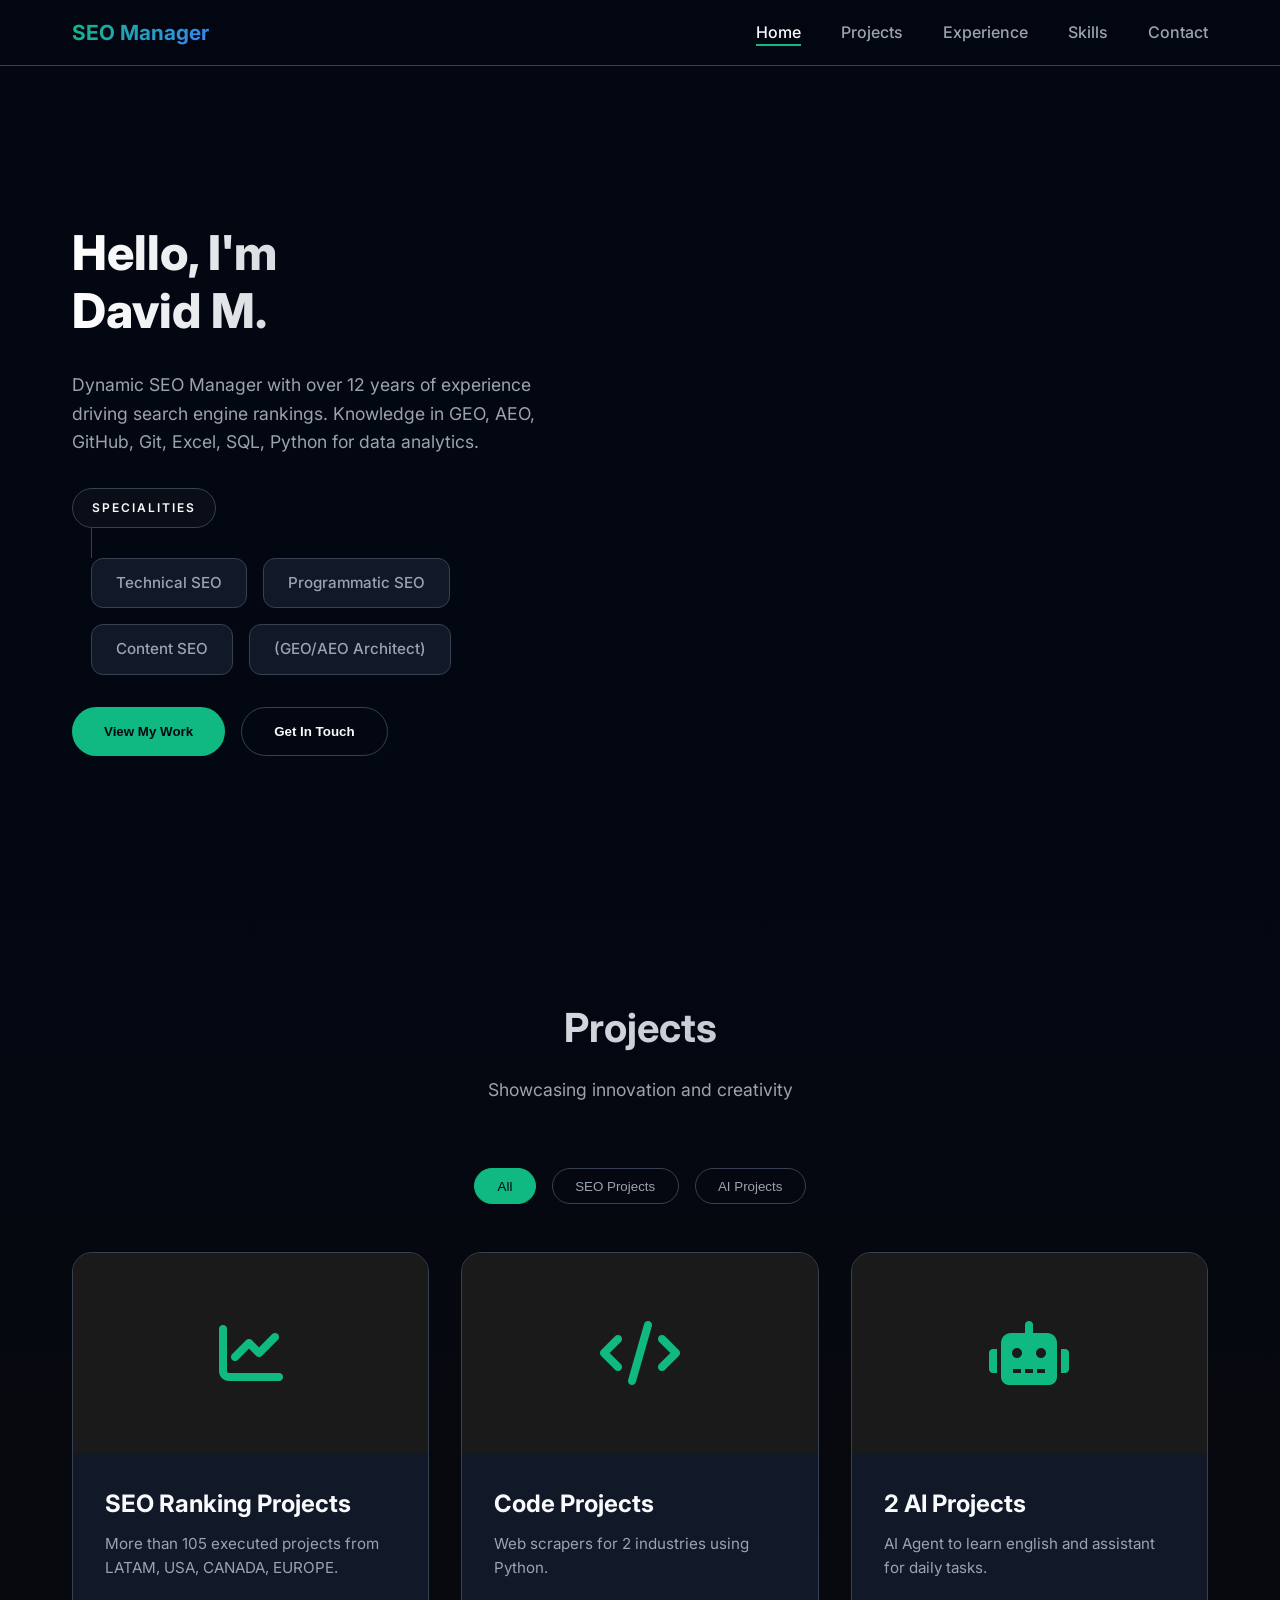
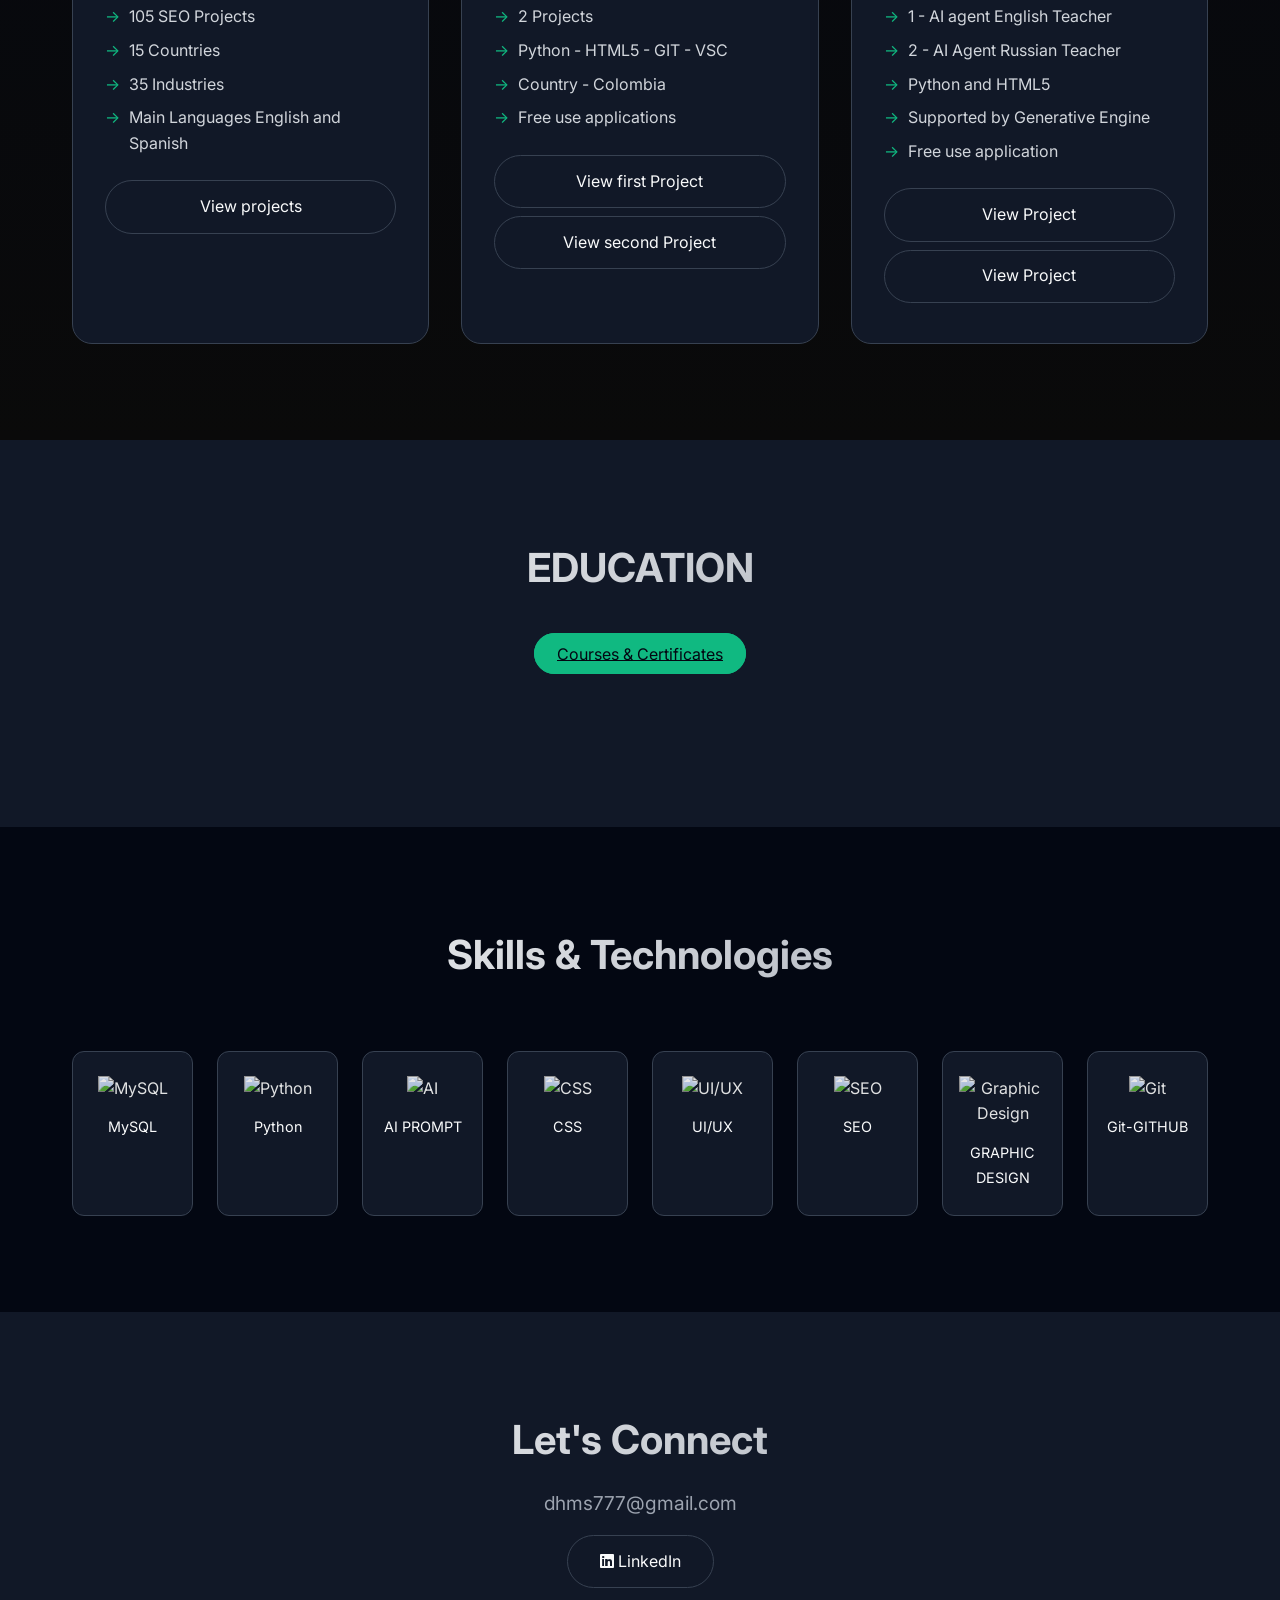
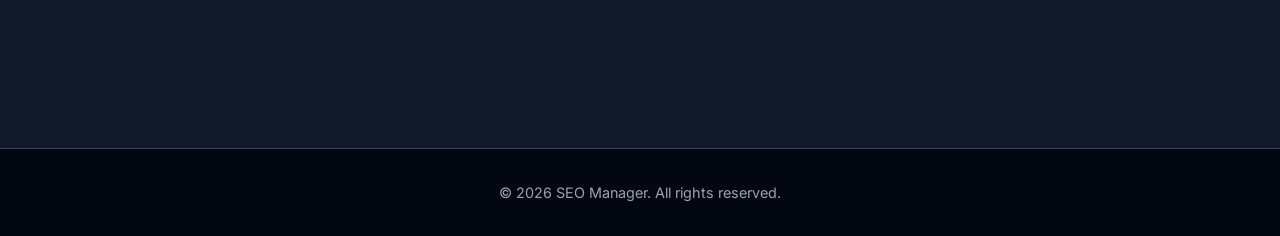
==== commit 2e038edb: "Actualización final index.html" ====
--- a/index.html
+++ b/index.html
@@ -1,265 +1,846 @@
-<!DOCTYPE html>
-<html lang="es">
-<head>
-    <meta charset="UTF-8">
-    <meta name="viewport" content="width=device-width, initial-scale=1.0, maximum-scale=1.0, user-scalable=yes">
-    <title>David M. · Senior SEO Manager Portfolio</title>
-    <meta name="description" content="Portfolio de David M., SEO Manager con más de 11 años de experiencia en SEO técnico, programático y automatización con Python.">
-    <meta name="keywords" content="SEO, Technical SEO, Programmatic SEO, Python, Data Analytics, David Hernan Molano">
-    <meta name="author" content="David M.">
-    <link rel="icon" type="image/png" href="https://img.icons8.com/color/48/google-logo.png">
-    
-    <meta property="og:title" content="David M. | Senior SEO Manager Portfolio">
-    <meta property="og:description" content="Especialista en SEO con 11+ años de experiencia y experto en automatización.">
-    <meta property="og:type" content="website">
-    <meta property="og:image" content="https://images.unsplash.com/photo-1460925895917-afdab827c52f?w=1200">
-
-    <script type="module" src="https://unpkg.com/@splinetool/viewer@1.12.19/build/spline-viewer.js"></script>
-    <link rel="stylesheet" href="https://cdnjs.cloudflare.com/ajax/libs/font-awesome/6.0.0/css/all.min.css">
-    <link href="https://fonts.googleapis.com/css2?family=Inter:wght@300;400;500;600;700;800&display=swap" rel="stylesheet">
-
-    <style>
-        :root {
-            --bg-dark: #030712;
-            --bg-card: #111827;
-            --bg-card-hover: #1F2937;
-            --text-white: #F9FAFB;
-            --text-gray: #9CA3AF;
-            --border-color: #374151;
-            --accent: #10b981;
-            --accent-gradient: linear-gradient(135deg, #10b981, #3b82f6);
-            --font-family: 'Inter', sans-serif;
-        }
-
-        * { margin: 0; padding: 0; box-sizing: border-box; }
-        html { scroll-behavior: smooth; }
-        body { font-family: var(--font-family); background-color: var(--bg-dark); color: var(--text-white); line-height: 1.6; }
-        .container { max-width: 1200px; margin: 0 auto; padding: 0 2rem; }
-
-        /* NAVBAR */
-        .navbar { position: fixed; top: 0; left: 0; right: 0; z-index: 1000; background: rgba(3, 7, 18, 0.8); backdrop-filter: blur(12px); border-bottom: 1px solid var(--border-color); }
-        .nav-container { max-width: 1200px; margin: 0 auto; display: flex; align-items: center; justify-content: space-between; padding: 1rem 2rem; }
-        .nav-logo .logo-text { font-size: 1.3rem; font-weight: 700; background: var(--accent-gradient); -webkit-background-clip: text; -webkit-text-fill-color: transparent; }
-        .nav-menu { display: flex; list-style: none; gap: 2.5rem; }
-        .nav-link { text-decoration: none; color: var(--text-gray); font-weight: 500; transition: color 0.3s; position: relative; }
-        .nav-link:hover, .nav-link.active { color: var(--text-white); }
-        .nav-link.active::after { content: ''; position: absolute; bottom: -4px; left: 0; width: 100%; height: 2px; background: var(--accent); }
-        .menu-toggle { display: none; background: none; border: none; color: var(--text-white); font-size: 1.8rem; cursor: pointer; }
-
-        /* HERO */
-        .hero { min-height: 100vh; display: flex; align-items: center; padding-top: 80px; }
-        .hero-container { display: grid; grid-template-columns: 1fr 1fr; gap: 4rem; align-items: center; }
-        .hero-title { font-size: 3.5rem; font-weight: 800; line-height: 1.2; margin-bottom: 1.5rem; background: linear-gradient(to right, #fff, #9CA3AF); -webkit-background-clip: text; -webkit-text-fill-color: transparent; }
-        .bio-text { font-size: 1.1rem; color: var(--text-gray); margin-bottom: 2rem; max-width: 500px; }
-        
-        .founder-tree { display: flex; flex-direction: column; align-items: flex-start; margin: 2rem 0; }
-        .founder-label { font-size: 0.75rem; font-weight: 600; text-transform: uppercase; letter-spacing: 2px; color: var(--text-white); background: rgba(255,255,255,0.03); padding: 0.6rem 1.2rem; border-radius: 100px; border: 1px solid var(--border-color); }
-        .trunk { width: 1px; height: 30px; background: var(--border-color); margin-left: 1.2rem; }
-        .branches { display: flex; gap: 1rem; margin-left: 1.2rem; flex-wrap: wrap; }
-        
-        .project-btn { display: flex; align-items: center; gap: 10px; padding: 12px 24px; background: var(--bg-card); border: 1px solid var(--border-color); border-radius: 12px; color: var(--text-gray); text-decoration: none; transition: all 0.3s; }
-        .project-btn:hover { background: rgba(255,255,255,0.08); border-color: var(--text-white); color: var(--text-white); transform: translateY(-3px); }
-
-        .hero-buttons { display: flex; gap: 1rem; margin-top: 2rem; }
-        .btn-primary { padding: 1rem 2rem; background: var(--accent); color: var(--bg-dark); border: none; border-radius: 100px; font-weight: 600; text-decoration: none; transition: all 0.3s; cursor: pointer; }
-        .btn-primary:hover { transform: translateY(-3px); box-shadow: 0 20px 30px rgba(16,185,129,0.3); }
-        .btn-secondary { padding: 1rem 2rem; background: transparent; color: var(--text-white); border: 1px solid var(--border-color); border-radius: 100px; font-weight: 600; text-decoration: none; transition: all 0.3s; }
-
-        .hero-visual { height: 500px; width: 100%; border-radius: 20px; overflow: hidden; }
-
-        /* PROJECTS */
-        .projects { padding: 6rem 0; background: linear-gradient(to bottom, var(--bg-dark), #0a0a0a); }
-        .section-header { text-align: center; margin-bottom: 4rem; }
-        .section-title { font-size: 2.5rem; font-weight: 700; margin-bottom: 1rem; background: linear-gradient(135deg, #fff, #9CA3AF); -webkit-background-clip: text; -webkit-text-fill-color: transparent; }
-        .projects-grid { display: grid; grid-template-columns: repeat(auto-fit, minmax(320px, 1fr)); gap: 2rem; }
-        .project-card { background: var(--bg-card); border: 1px solid var(--border-color); border-radius: 20px; overflow: hidden; transition: all 0.3s; }
-        .project-card:hover { transform: translateY(-10px); border-color: var(--accent); }
-        .project-image { height: 180px; background: #1a1a1a; display: flex; align-items: center; justify-content: center; font-size: 3.5rem; color: var(--accent); }
-        .project-content { padding: 2rem; }
-        .project-features li { list-style: none; padding-left: 1.5rem; position: relative; margin-bottom: 0.5rem; color: var(--text-gray); font-size: 0.9rem; }
-        .project-features li::before { content: '→'; position: absolute; left: 0; color: var(--accent); }
-
-        .btn-outline { display: block; text-align: center; padding: 0.8rem; border: 1px solid var(--border-color); border-radius: 100px; color: var(--text-white); text-decoration: none; transition: 0.3s; margin-top: 1rem; }
-        .btn-outline:hover { background: var(--accent); color: var(--bg-dark); }
-
-        /* SKILLS */
-        .skills { padding: 6rem 0; }
-        .skills-grid { display: grid; grid-template-columns: repeat(auto-fill, minmax(120px, 1fr)); gap: 1.5rem; }
-        .skill-item { background: var(--bg-card); border: 1px solid var(--border-color); border-radius: 12px; padding: 1.5rem 1rem; text-align: center; transition: 0.3s; }
-        .skill-item:hover { border-color: var(--accent); transform: translateY(-3px); }
-        .skill-icon-img { width: 40px; height: 40px; margin-bottom: 0.8rem; }
-
-        /* FOOTER & RESPONSIVE */
-        .footer { padding: 3rem 0; text-align: center; border-top: 1px solid var(--border-color); color: var(--text-gray); }
-
-        @media (max-width: 768px) {
-            .hero-container { grid-template-columns: 1fr; text-align: center; }
-            .hero-visual { order: -1; height: 300px; }
-            .hero-buttons { flex-direction: column; }
-            .nav-menu { display: none; }
-            .menu-toggle { display: block; }
-            .branches { justify-content: center; }
-            .founder-tree { align-items: center; }
-        }
-    </style>
-</head>
-<body>
-    <nav class="navbar">
-        <div class="nav-container">
-            <div class="nav-logo"><span class="logo-text">David M. · SEO</span></div>
-            <ul class="nav-menu" id="nav-menu">
-                <li><a href="#home" class="nav-link active">Home</a></li>
-                <li><a href="#projects" class="nav-link">Projects</a></li>
-                <li><a href="#skills" class="nav-link">Skills</a></li>
-                <li><a href="#contact" class="nav-link">Contact</a></li>
-            </ul>
-            <button class="menu-toggle" id="menuToggle"><i class="fas fa-bars"></i></button>
-        </div>
-    </nav>
-
-    <section class="hero" id="home">
-        <div class="container hero-container">
-            <div class="hero-content">
-                <h1 class="hero-title">Hello, I'm<br>David M.</h1>
-                <p class="bio-text">
-                    Senior SEO Manager with 11+ years of experience. Expert in Technical SEO, Core Web Vitals, and Programmatic automation using Python and AI.
-                </p>
-                <div class="founder-tree">
-                    <span class="founder-label">Core Specialties</span>
-                    <div class="trunk"></div>
-                    <div class="branches">
-                        <a href="#" class="project-btn"><i class="fas fa-cogs"></i> Technical</a>
-                        <a href="#" class="project-btn"><i class="fas fa-code"></i> Programmatic</a>
-                        <a href="#" class="project-btn"><i class="fas fa-chart-pie"></i> Analytics</a>
-                    </div>
-                </div>
-                <div class="hero-buttons">
-                    <a href="#projects" class="btn-primary">View My Work</a>
-                    <a href="#contact" class="btn-secondary">Get In Touch</a>
-                </div>
+    <!DOCTYPE html>
+    <html lang="es">
+    <head>
+        <meta charset="UTF-8">
+        <!-- Meta viewport optimizada para iOS -->
+        <meta name="viewport" content="width=device-width, initial-scale=1.0, maximum-scale=1.0, user-scalable=yes">
+        <title>SEO Manager · Portfolio</title>
+        <meta name="description" content="Portfolio de SEO Manager con más de 12 años de experiencia en SEO técnico, programático y content SEO.">
+        <meta name="keywords" content="SEO, GEO, AEO, Programmatic SEO, Technical SEO">
+        <meta name="author" content="SEO Manager">
+        <link rel="icon" type="image/png" href="https://img.icons8.com/color/48/google-logo.png">
+        <!-- Open Graph -->
+        <meta property="og:title" content="SEO Manager Portfolio">
+        <meta property="og:description" content="Especialista en SEO con 12+ años de experiencia">
+        <meta property="og:type" content="website">
+        <meta property="og:url" content="https://tusitio.com">
+        <meta property="og:image" content="https://images.unsplash.com/photo-1460925895917-afdab827c52f?w=1200">
+        <!-- Spline (modelo 3D) -->
+        <script type="module" src="https://unpkg.com/@splinetool/viewer@1.12.19/build/spline-viewer.js"></script>
+        <!-- Font Awesome (iconos gratuitos) -->
+        <link rel="stylesheet" href="https://cdnjs.cloudflare.com/ajax/libs/font-awesome/6.0.0/css/all.min.css">
+        <!-- Google Fonts -->
+        <link href="https://fonts.googleapis.com/css2?family=Inter:wght@300;400;500;600;700;800&display=swap" rel="stylesheet">
+        <style>
+            /* ===== RESET Y VARIABLES ===== */
+            * {
+                margin: 0;
+                padding: 0;
+                box-sizing: border-box;
+            }
+
+            :root {
+                --bg-dark: #030712;
+                --bg-card: #111827;
+                --bg-card-hover: #1F2937;
+                --text-white: #F9FAFB;
+                --text-gray: #9CA3AF;
+                --border-color: #374151;
+                --accent: #10b981;
+                --accent-gradient: linear-gradient(135deg, #10b981, #3b82f6);
+                --font-family: 'Inter', sans-serif;
+            }
+
+            html {
+                scroll-behavior: smooth;
+            }
+
+            body {
+                font-family: var(--font-family);
+                background-color: var(--bg-dark);
+                color: var(--text-white);
+                line-height: 1.6;
+            }
+
+            .container {
+                max-width: 1200px;
+                margin: 0 auto;
+                padding: 0 2rem;
+            }
+
+            /* ===== NAVBAR ===== */
+            .navbar {
+                position: fixed;
+                top: 0;
+                left: 0;
+                right: 0;
+                z-index: 1000;
+                background: rgba(3, 7, 18, 0.8);
+                backdrop-filter: blur(12px);
+                -webkit-backdrop-filter: blur(12px);
+                border-bottom: 1px solid var(--border-color);
+            }
+
+            .nav-container {
+                max-width: 1200px;
+                margin: 0 auto;
+                display: flex;
+                align-items: center;
+                justify-content: space-between;
+                padding: 1rem 2rem;
+            }
+
+            .nav-logo .logo-text {
+                font-size: 1.3rem;
+                font-weight: 700;
+                background: var(--accent-gradient);
+                -webkit-background-clip: text;
+                -webkit-text-fill-color: transparent;
+            }
+
+            .nav-menu {
+                display: flex;
+                list-style: none;
+                gap: 2.5rem;
+            }
+
+            .nav-link {
+                text-decoration: none;
+                color: var(--text-gray);
+                font-weight: 500;
+                transition: color 0.3s;
+                position: relative;
+            }
+
+            .nav-link:hover,
+            .nav-link.active {
+                color: var(--text-white);
+            }
+
+            .nav-link.active::after {
+                content: '';
+                position: absolute;
+                bottom: -4px;
+                left: 0;
+                width: 100%;
+                height: 2px;
+                background: var(--accent);
+            }
+
+            /* Menú hamburguesa (oculto por defecto) */
+            .menu-toggle {
+                display: none;
+                background: none;
+                border: none;
+                color: var(--text-white);
+                font-size: 1.8rem;
+                cursor: pointer;
+            }
+
+            /* ===== HERO SECTION ===== */
+            .hero {
+                min-height: 100vh;
+                display: flex;
+                align-items: center;
+                padding-top: 80px;
+            }
+
+            .hero-container {
+                max-width: 1200px;
+                margin: 0 auto;
+                padding: 0 2rem;
+                display: grid;
+                grid-template-columns: 1fr 1fr;
+                gap: 4rem;
+                align-items: center;
+            }
+
+            .hero-title {
+                font-size: 3rem;
+                font-weight: 800;
+                line-height: 1.2;
+                margin-bottom: 1.5rem;
+                background: linear-gradient(to right, #fff, #9CA3AF);
+                -webkit-background-clip: text;
+                -webkit-text-fill-color: transparent;
+            }
+
+            .profile-section {
+                margin: 2rem 0;
+            }
+
+            .bio-text {
+                font-size: 1.1rem;
+                color: var(--text-gray);
+                margin-bottom: 2rem;
+                max-width: 500px;
+            }
+
+            .founder-tree {
+                display: flex;
+                flex-direction: column;
+                align-items: flex-start;
+            }
+
+            .founder-label {
+                font-size: 0.75rem;
+                font-weight: 600;
+                text-transform: uppercase;
+                letter-spacing: 2px;
+                color: var(--text-white);
+                background: rgba(255,255,255,0.03);
+                padding: 0.6rem 1.2rem;
+                border-radius: 100px;
+                border: 1px solid var(--border-color);
+                backdrop-filter: blur(5px);
+            }
+
+            .trunk {
+                width: 1px;
+                height: 30px;
+                background: var(--border-color);
+                margin-left: 1.2rem;
+            }
+
+            .branches {
+                display: flex;
+                gap: 1rem;
+                margin-left: 1.2rem;
+                flex-wrap: wrap;
+            }
+
+            .branch {
+                display: flex;
+                flex-direction: column;
+                align-items: center;
+            }
+
+            .project-btn {
+                display: flex;
+                align-items: center;
+                justify-content: center;
+                gap: 10px;
+                padding: 12px 24px;
+                background: var(--bg-card);
+                border: 1px solid var(--border-color);
+                border-radius: 12px;
+                color: var(--text-gray);
+                text-decoration: none;
+                font-weight: 500;
+                font-size: 0.95rem;
+                transition: all 0.3s;
+                min-width: 140px;
+            }
+
+            .project-btn:hover {
+                background: rgba(255,255,255,0.08);
+                border-color: var(--text-white);
+                color: var(--text-white);
+                transform: translateY(-3px);
+            }
+
+            .hero-buttons {
+                display: flex;
+                gap: 1rem;
+                margin-top: 2rem;
+            }
+
+            .btn-primary {
+                padding: 1rem 2rem;
+                background: var(--accent);
+                color: var(--bg-dark);
+                border: none;
+                border-radius: 100px;
+                font-weight: 600;
+                text-decoration: none;
+                transition: all 0.3s;
+                cursor: pointer;
+            }
+
+            .btn-primary:hover {
+                transform: translateY(-3px);
+                box-shadow: 0 20px 30px rgba(16,185,129,0.3);
+            }
+
+            .btn-secondary {
+                padding: 1rem 2rem;
+                background: transparent;
+                color: var(--text-white);
+                border: 1px solid var(--border-color);
+                border-radius: 100px;
+                font-weight: 600;
+                text-decoration: none;
+                transition: all 0.3s;
+                cursor: pointer;
+            }
+
+            .btn-secondary:hover {
+                border-color: var(--accent);
+                background: rgba(16,185,129,0.1);
+            }
+
+            .hero-visual {
+                height: 500px;
+                width: 100%;
+                border-radius: 20px;
+                overflow: hidden;
+            }
+
+            spline-viewer {
+                width: 100%;
+                height: 100%;
+            }
+
+            /* ===== PROYECTOS ===== */
+            .projects {
+                padding: 6rem 0;
+                background: linear-gradient(to bottom, var(--bg-dark), #0a0a0a);
+            }
+
+            .section-header {
+                text-align: center;
+                margin-bottom: 4rem;
+            }
+
+            .section-title {
+                font-size: 2.5rem;
+                font-weight: 700;
+                margin-bottom: 1rem;
+                background: linear-gradient(135deg, #fff, #9CA3AF);
+                -webkit-background-clip: text;
+                -webkit-text-fill-color: transparent;
+            }
+
+            .section-subtitle {
+                color: var(--text-gray);
+                font-size: 1.1rem;
+            }
+
+            .project-categories {
+                display: flex;
+                justify-content: center;
+                flex-wrap: wrap;
+                gap: 1rem;
+                margin-bottom: 3rem;
+            }
+
+            .category-btn {
+                padding: 0.6rem 1.4rem;
+                background: transparent;
+                border: 1px solid var(--border-color);
+                color: var(--text-gray);
+                border-radius: 100px;
+                cursor: pointer;
+                transition: all 0.3s;
+            }
+
+            .category-btn:hover,
+            .category-btn.active {
+                background: var(--accent);
+                color: var(--bg-dark);
+                border-color: var(--accent);
+            }
+
+            .projects-grid {
+                display: grid;
+                grid-template-columns: repeat(auto-fit, minmax(320px, 1fr));
+                gap: 2rem;
+            }
+
+            .project-card {
+                background: var(--bg-card);
+                border: 1px solid var(--border-color);
+                border-radius: 20px;
+                overflow: hidden;
+                transition: all 0.3s;
+            }
+
+            .project-card:hover {
+                transform: translateY(-10px);
+                border-color: var(--accent);
+                box-shadow: 0 30px 40px rgba(0,0,0,0.5);
+            }
+
+            .project-image {
+                height: 200px;
+                background: #1a1a1a;
+                display: flex;
+                align-items: center;
+                justify-content: center;
+            }
+
+            .project-image i {
+                font-size: 4rem;
+                color: var(--accent);
+            }
+
+            .project-content {
+                padding: 2rem;
+            }
+
+            .project-title {
+                font-size: 1.5rem;
+                margin-bottom: 0.5rem;
+            }
+
+            .project-description {
+                color: var(--text-gray);
+                font-size: 0.95rem;
+                margin-bottom: 1.5rem;
+            }
+
+            .project-features ul {
+                list-style: none;
+                margin-bottom: 1.5rem;
+            }
+
+            .project-features li {
+                position: relative;
+                padding-left: 1.5rem;
+                margin-bottom: 0.5rem;
+                color: #d1d5db;
+            }
+
+            .project-features li::before {
+                content: '→';
+                position: absolute;
+                left: 0;
+                color: var(--accent);
+            }
+
+            .btn-outline {
+                display: inline-block;
+                width: 100%;
+                padding: 0.8rem;
+                margin-bottom: 0.5rem;
+                text-align: center;
+                background: transparent;
+                border: 1px solid var(--border-color);
+                border-radius: 100px;
+                color: var(--text-white);
+                text-decoration: none;
+                transition: all 0.3s;
+            }
+
+            .btn-outline:hover {
+                background: var(--accent);
+                color: var(--bg-dark);
+                border-color: var(--accent);
+            }
+
+            /* ===== ABOUT (EXPERIENCIA) ===== */
+            .about {
+                padding: 6rem 0;
+                background: var(--bg-card);
+            }
+
+            .about .section-subtitle {
+                text-align: left;
+                max-width: 900px;
+                margin: 0 auto;
+                color: var(--text-gray);
+            }
+
+            /* ===== SKILLS ===== */
+            .skills {
+                padding: 6rem 0;
+            }
+
+            .skills-grid {
+                display: grid;
+                grid-template-columns: repeat(auto-fill, minmax(120px, 1fr));
+                gap: 1.5rem;
+            }
+
+            .skill-item {
+                background: var(--bg-card);
+                border: 1px solid var(--border-color);
+                border-radius: 12px;
+                padding: 1.5rem 1rem;
+                text-align: center;
+                transition: all 0.3s;
+            }
+
+            .skill-item:hover {
+                border-color: var(--accent);
+                transform: translateY(-3px);
+            }
+
+            .skill-icon-img {
+                width: 40px;
+                height: 40px;
+                object-fit: contain;
+                margin-bottom: 0.8rem;
+                filter: brightness(0.9);
+            }
+
+            .skill-name {
+                font-size: 0.9rem;
+                color: var(--text-white);
+            }
+
+            /* ===== CONTACTO ===== */
+            .contact {
+                padding: 6rem 0;
+                background: var(--bg-card);
+                text-align: center;
+            }
+
+            .contact .section-subtitle {
+                font-size: 1.2rem;
+                margin-bottom: 1rem;
+            }
+
+            .contact .btn-outline {
+                display: inline-block;
+                width: auto;
+                padding: 0.8rem 2rem;
+                margin: 0 auto;
+            }
+
+            /* ===== FOOTER ===== */
+            .footer {
+                padding: 2rem 0;
+                text-align: center;
+                border-top: 1px solid var(--border-color);
+                color: var(--text-gray);
+                font-size: 0.9rem;
+            }
+
+            /* ===== MEDIA QUERIES (RESPONSIVE) ===== */
+            @media (max-width: 768px) {
+                .menu-toggle {
+                    display: block;
+                }
+                .nav-menu {
+                    display: none;
+                    position: absolute;
+                    top: 100%;
+                    left: 0;
+                    right: 0;
+                    background: var(--bg-dark);
+                    flex-direction: column;
+                    padding: 1rem;
+                    border-top: 1px solid var(--border-color);
+                    z-index: 1000;
+                }
+                .nav-menu.active {
+                    display: flex;
+                }
+                .nav-menu .nav-item {
+                    margin: 0.5rem 0;
+                }
+                .nav-menu .nav-link {
+                    display: block;
+                    padding: 0.5rem;
+                }
+
+                .hero-container {
+                    grid-template-columns: 1fr;
+                    gap: 2rem;
+                    text-align: center;
+                }
+                .hero-title {
+                    font-size: 2.2rem;
+                }
+                .bio-text {
+                    margin-left: auto;
+                    margin-right: auto;
+                }
+                .founder-tree {
+                    align-items: center;
+                }
+                .trunk {
+                    margin-left: 0;
+                }
+                .branches {
+                    margin-left: 0;
+                    justify-content: center;
+                }
+                .hero-buttons {
+                    justify-content: center;
+                    flex-direction: column;
+                    align-items: stretch;
+                }
+                .btn-primary, .btn-secondary {
+                    width: 100%;
+                }
+                .hero-visual {
+                    height: 300px;
+                    order: -1;
+                }
+                .projects-grid {
+                    grid-template-columns: 1fr;
+                }
+                .skills-grid {
+                    grid-template-columns: repeat(2, 1fr);
+                    gap: 0.8rem;
+                }
+            }
+
+            @media (max-width: 480px) {
+                .hero-title {
+                    font-size: 1.8rem;
+                }
+                .section-title {
+                    font-size: 2rem;
+                }
+                .project-card {
+                    margin: 0;
+                }
+                .branches {
+                    flex-direction: column;
+                    gap: 0.5rem;
+                }
+                .project-btn {
+                    min-width: auto;
+                    width: 100%;
+                }
+            }
+        </style>
+    </head>
+    <body>
+        <nav class="navbar" id="navbar">
+            <div class="nav-container">
+                <div class="nav-logo">
+                    <span class="logo-text">SEO Manager</span>
+                </div>
+                <ul class="nav-menu" id="nav-menu">
+                    <li class="nav-item"><a href="#home" class="nav-link active">Home</a></li>
+                    <li class="nav-item"><a href="#projects" class="nav-link">Projects</a></li>
+                    <li class="nav-item"><a href="#about" class="nav-link">Experience</a></li>
+                    <li class="nav-item"><a href="#skills" class="nav-link">Skills</a></li>
+                    <li class="nav-item"><a href="#contact" class="nav-link">Contact</a></li>
+                </ul>
+                <button class="menu-toggle" id="menuToggle" aria-label="Menú">
+                    <i class="fas fa-bars"></i>
+                </button>
             </div>
-            <div class="hero-visual">
-                <spline-viewer url="https://prod.spline.design/ABrQHVpts78MTmiH/scene.splinecode"></spline-viewer>
+        </nav>
+
+        <section class="hero" id="home">
+            <div class="hero-container">
+                <div class="hero-content">
+                    <h1 class="hero-title">
+                        Hello, I'm<br>
+                        David M.
+                    </h1>
+                    <div class="profile-section">
+                        <p class="bio-text">
+                            Dynamic SEO Manager with over 12 years of experience driving search engine rankings. Knowledge in GEO, AEO, GitHub, Git, Excel, SQL, Python for data analytics.
+                        </p>
+                        <div class="founder-tree">
+                            <span class="founder-label">Specialities</span>
+                            <div class="trunk"></div>
+                            <div class="branches">
+                                <div class="branch">
+                                    <a href="#" class="project-btn">Technical SEO</a>
+                                </div>
+                                <div class="branch">
+                                    <a href="#" class="project-btn">Programmatic SEO</a>
+                                </div>
+                                <div class="branch">
+                                    <a href="#" class="project-btn">Content SEO</a>
+                                </div>
+                                <div class="branch">
+                                    <a href="#" class="project-btn">(GEO/AEO Architect)</a>
+                                </div>
+                            </div>
+                        </div>
+                    </div>
+                    <div class="hero-buttons">
+                        <button class="btn-primary" onclick="window.location.href='#projects'">View My Work</button>
+                        <button class="btn-secondary" onclick="window.location.href='#contact'">Get In Touch</button>
+                    </div>
+                </div>
+                <div class="hero-visual">
+                    <spline-viewer url="https://prod.spline.design/ABrQHVpts78MTmiH/scene.splinecode"></spline-viewer>
+                </div>
             </div>
-        </div>
-    </section>
-
-    <section class="projects" id="projects">
-        <div class="container">
-            <div class="section-header">
-                <h2 class="section-title">Featured Projects</h2>
-                <p style="color: var(--text-gray)">Global impact through technical excellence</p>
+        </section>
+
+        <section class="projects" id="projects">
+            <div class="container">
+                <div class="section-header">
+                    <h2 class="section-title">Projects</h2>
+                    <p class="section-subtitle">Showcasing innovation and creativity</p>
+                </div>
+                <div class="project-categories">
+                    <button class="category-btn active" data-category="all">All</button>
+                    <button class="category-btn" data-category="applications">SEO Projects</button>
+                    <button class="category-btn" data-category="websites">AI Projects</button>                
+                </div>
+                <div class="projects-grid">
+                    <!-- SEO Projects -->
+                    <div class="project-card" data-category="applications">
+                        <div class="project-image">
+                            <i class="fas fa-chart-line"></i>
+                        </div>
+                        <div class="project-content">
+                            <h3 class="project-title">SEO Ranking Projects</h3>
+                            <p class="project-description">More than 105 executed projects from LATAM, USA, CANADA, EUROPE.</p>
+                            <div class="project-features">
+                                <ul>
+                                    <li>105 SEO Projects</li>
+                                    <li>15 Countries</li>
+                                    <li>35 Industries</li>
+                                    <li>Main Languages English and Spanish</li>
+                                </ul>
+                            </div>
+                            <a href="https://seo-background-davidm.netlify.app/" target="_blank" class="btn-outline">View projects</a>
+                        </div>
+                    </div>
+
+                    <!-- Code Projects -->
+                    <div class="project-card" data-category="websites">
+                        <div class="project-image">
+                            <i class="fas fa-code"></i>
+                        </div>
+                        <div class="project-content">
+                            <h3 class="project-title">Code Projects</h3>
+                            <p class="project-description">Web scrapers for 2 industries using Python.</p>
+                            <div class="project-features">
+                                <ul>
+                                    <li>2 Projects</li>
+                                    <li>Python - HTML5 - GIT - VSC</li>
+                                    <li>Country - Colombia</li>
+                                    <li>Free use applications</li>
+                                </ul>
+                            </div>
+                            <a href="https://buscarempleoen100portales.netlify.app/" target="_blank" class="btn-outline">View first Project</a>
+                            <a href="https://alquilervehiculos.netlify.app/" target="_blank" class="btn-outline">View second Project</a>
+                        </div>
+                    </div>
+
+                    <!-- AI Projects -->
+                    <div class="project-card" data-category="Programs">
+                        <div class="project-image">
+                            <i class="fas fa-robot"></i>
+                        </div>
+                        <div class="project-content">
+                            <h3 class="project-title">2 AI Projects</h3>
+                            <p class="project-description">AI Agent to learn english and assistant for daily tasks.</p>
+                            <div class="project-features">
+                                <ul>
+                                    <li>1 - AI agent English Teacher</li>
+                                    <li>2 - AI Agent Russian Teacher</li>
+                                    <li>Python and HTML5</li>
+                                    <li>Supported by Generative Engine</li>
+                                    <li>Free use application</li>
+                                </ul>
+                            </div>
+                            <a href="https://mi-agente-gemini-worker.tkpq1hkj.workers.dev/" target="_blank" class="btn-outline">View Project</a>
+                            <a href="https://tutor-ruso-pro.pages.dev/" target="_blank" class="btn-outline">View Project</a>
+                        </div>
+                    </div>
+                </div>
             </div>
-            <div class="projects-grid">
-                <div class="project-card">
-                    <div class="project-image"><i class="fas fa-globe-americas"></i></div>
-                    <div class="project-content">
-                        <h3>Global SEO Scaling</h3>
-                        <p style="color: var(--text-gray); margin-bottom: 1rem;">Managed 105+ projects across 15 countries and 35 industries.</p>
-                        <ul class="project-features">
-                            <li>Multi-language Architecture</li>
-                            <li>Core Web Vitals Optimization</li>
-                            <li>Sitemap & Indexing Strategy</li>
-                        </ul>
-                        <a href="https://seo-background-davidm.netlify.app/" target="_blank" class="btn-outline">Case Studies</a>
-                    </div>
-                </div>
-
-                <div class="project-card">
-                    <div class="project-image"><i class="fab fa-python"></i></div>
-                    <div class="project-content">
-                        <h3>SEO Automation</h3>
-                        <p style="color: var(--text-gray); margin-bottom: 1rem;">Custom web scrapers and data tools built with Python.</p>
-                        <ul class="project-features">
-                            <li>Technical Audits Automation</li>
-                            <li>Competitor Data Scraping</li>
-                            <li>Keyword Clustering via LLM</li>
-                        </ul>
-                        <a href="https://alquilervehiculos.netlify.app/" target="_blank" class="btn-outline">View Code Samples</a>
-                    </div>
-                </div>
-
-                <div class="project-card">
-                    <div class="project-image"><i class="fas fa-robot"></i></div>
-                    <div class="project-content">
-                        <h3>AI & Agents</h3>
-                        <p style="color: var(--text-gray); margin-bottom: 1rem;">Deploying AI agents for task processing and learning.</p>
-                        <ul class="project-features">
-                            <li>Gemini Worker Integration</li>
-                            <li>Automated Content Pipelines</li>
-                            <li>Custom Training Agents</li>
-                        </ul>
-                        <a href="https://mi-agente-gemini-worker.tkpq1hkj.workers.dev/" target="_blank" class="btn-outline">Interact with Agent</a>
-                    </div>
+        </section>
+
+        <section class="about" id="about">
+            <div class="container">
+                <div class="section-header">
+                    <h2 class="section-title">EDUCATION</h2></br>
+                    <a href="https://portfolio.tkpq1hkj.workers.dev/" target="_blank" class="category-btn active">Courses & Certificates</a>
                 </div>
             </div>
-        </div>
-    </section>
-
-    <section class="skills" id="skills">
-        <div class="container">
-            <div class="section-header">
-                <h2 class="section-title">Stack & Skills</h2>
+        </section>
+
+        <section class="skills" id="skills">
+            <div class="container">
+                <div class="section-header">
+                    <h2 class="section-title">Skills & Technologies</h2>
+                </div>
+                <div class="skills-grid">
+                    <div class="skill-item">
+                        <img class="skill-icon-img" src="https://cdn.jsdelivr.net/gh/devicons/devicon/icons/mysql/mysql-original.svg" alt="MySQL">
+                        </br><span class="skill-name">MySQL</span>
+                    </div>
+                    <div class="skill-item">
+                        <img class="skill-icon-img" src="https://cdn.jsdelivr.net/gh/devicons/devicon/icons/python/python-original.svg" alt="Python">
+                        </br><span class="skill-name">Python</span>
+                    </div>
+                    <div class="skill-item">
+                        <img class="skill-icon-img" src="https://img.icons8.com/color/48/artificial-intelligence.png" alt="AI">
+                        </br><span class="skill-name">AI PROMPT</span>
+                    </div>
+                    <div class="skill-item">
+                        <img class="skill-icon-img" src="https://cdn.jsdelivr.net/gh/devicons/devicon/icons/css3/css3-original.svg" alt="CSS">
+                        </br><span class="skill-name">CSS</span>
+                    </div>
+                    <div class="skill-item">
+                        <img class="skill-icon-img" src="https://img.icons8.com/color/48/figma--v1.png" alt="UI/UX">
+                        </br><span class="skill-name">UI/UX</span>
+                    </div>
+                    <div class="skill-item">
+                        <img class="skill-icon-img" src="https://img.icons8.com/color/48/google-logo.png" alt="SEO">
+                        </br><span class="skill-name">SEO</span>
+                    </div>
+                    <div class="skill-item">
+                        <img class="skill-icon-img" src="https://img.icons8.com/color/48/adobe-photoshop--v1.png" alt="Graphic Design">
+                        </br><span class="skill-name">GRAPHIC DESIGN</span>
+                    </div>
+                    <div class="skill-item">
+                        <img class="skill-icon-img" src="https://cdn.jsdelivr.net/gh/devicons/devicon/icons/git/git-original.svg" alt="Git">
+                        </br><span class="skill-name">Git-GITHUB</span>
+                    </div>
+                </div>
             </div>
-            <div class="skills-grid">
-                <div class="skill-item">
-                    <img class="skill-icon-img" src="https://cdn.jsdelivr.net/gh/devicons/devicon/icons/python/python-original.svg" alt="Python">
-                    <p class="skill-name">Python</p>
-                </div>
-                <div class="skill-item">
-                    <img class="skill-icon-img" src="https://img.icons8.com/color/48/google-logo.png" alt="SEO">
-                    <p class="skill-name">Expert SEO</p>
-                </div>
-                <div class="skill-item">
-                    <img class="skill-icon-img" src="https://img.icons8.com/color/48/artificial-intelligence.png" alt="AI">
-                    <p class="skill-name">AI Prompting</p>
-                </div>
-                <div class="skill-item">
-                    <img class="skill-icon-img" src="https://cdn.jsdelivr.net/gh/devicons/devicon/icons/mysql/mysql-original.svg" alt="SQL">
-                    <p class="skill-name">SQL/DB</p>
-                </div>
-                <div class="skill-item">
-                    <img class="skill-icon-img" src="https://img.icons8.com/color/48/figma--v1.png" alt="UI/UX">
-                    <p class="skill-name">UI/UX Design</p>
-                </div>
-                <div class="skill-item">
-                    <img class="skill-icon-img" src="https://cdn.jsdelivr.net/gh/devicons/devicon/icons/git/git-original.svg" alt="Git">
-                    <p class="skill-name">Git/GitHub</p>
+        </section>
+
+        <section class="contact" id="contact">
+            <div class="container">
+                <div class="section-header">
+                    <h2 class="section-title">Let's Connect</h2>
+                    <p class="section-subtitle">dhms777@gmail.com</p>
+                    <a href="https://www.linkedin.com/in/davidhernanm/" target="_blank" class="btn-outline">
+                        <i class="fab fa-linkedin"></i> LinkedIn
+                    </a>
                 </div>
             </div>
-        </div>
-    </section>
-
-    <section class="contact" id="contact" style="padding: 6rem 0; text-align: center;">
-        <div class="container">
-            <h2 class="section-title">Let's Work Together</h2>
-            <p style="color: var(--text-gray); margin-bottom: 2rem;">dhms777@gmail.com</p>
-            <a href="https://www.linkedin.com/in/davidhernanm/" target="_blank" class="btn-primary" style="display: inline-block;">
-                <i class="fab fa-linkedin"></i> Connect on LinkedIn
-            </a>
-        </div>
-    </section>
-
-    <footer class="footer">
-        <div class="container">
-            <p>&copy; 2026 David M. · Built for Performance.</p>
-        </div>
-    </footer>
-
-    <script>
-        const menuToggle = document.getElementById('menuToggle');
-        const navMenu = document.getElementById('nav-menu');
-        menuToggle.addEventListener('click', () => navMenu.style.display = navMenu.style.display === 'flex' ? 'none' : 'flex');
-
-        document.querySelectorAll('.nav-link').forEach(link => {
-            link.addEventListener('click', (e) => {
-                const target = document.querySelector(link.getAttribute('href'));
-                if(target) {
+        </section>
+
+        <footer class="footer">
+            <div class="container">
+                <p>&copy; 2026 SEO Manager. All rights reserved.</p>
+            </div>
+        </footer>
+
+        <script>
+            // Menú hamburguesa
+            const menuToggle = document.getElementById('menuToggle');
+            const navMenu = document.getElementById('nav-menu');
+            if (menuToggle && navMenu) {
+                menuToggle.addEventListener('click', () => {
+                    navMenu.classList.toggle('active');
+                });
+            }
+
+            // Smooth scroll para los enlaces del menú
+            document.querySelectorAll('.nav-link').forEach(link => {
+                link.addEventListener('click', function(e) {
                     e.preventDefault();
-                    target.scrollIntoView({ behavior: 'smooth' });
-                }
+                    const targetId = this.getAttribute('href');
+                    const targetElement = document.querySelector(targetId);
+                    if (targetElement) {
+                        targetElement.scrollIntoView({ behavior: 'smooth' });
+                    }
+                    // Cerrar menú en móvil después de hacer clic
+                    if (navMenu.classList.contains('active')) {
+                        navMenu.classList.remove('active');
+                    }
+                });
             });
-        });
-    </script>
-</body>
-</html>+
+            // Resaltar sección activa en el menú (opcional)
+            window.addEventListener('scroll', () => {
+                const sections = document.querySelectorAll('section');
+                const navLinks = document.querySelectorAll('.nav-link');
+                let current = '';
+                sections.forEach(section => {
+                    const sectionTop = section.offsetTop;
+                    const sectionHeight = section.clientHeight;
+                    if (pageYOffset >= sectionTop - 200) {
+                        current = section.getAttribute('id');
+                    }
+                });
+                navLinks.forEach(link => {
+                    link.classList.remove('active');
+                    if (link.getAttribute('href') === `#${current}`) {
+                        link.classList.add('active');
+                    }
+                });
+            });
+        </script>
+    </body>
+    </html>
